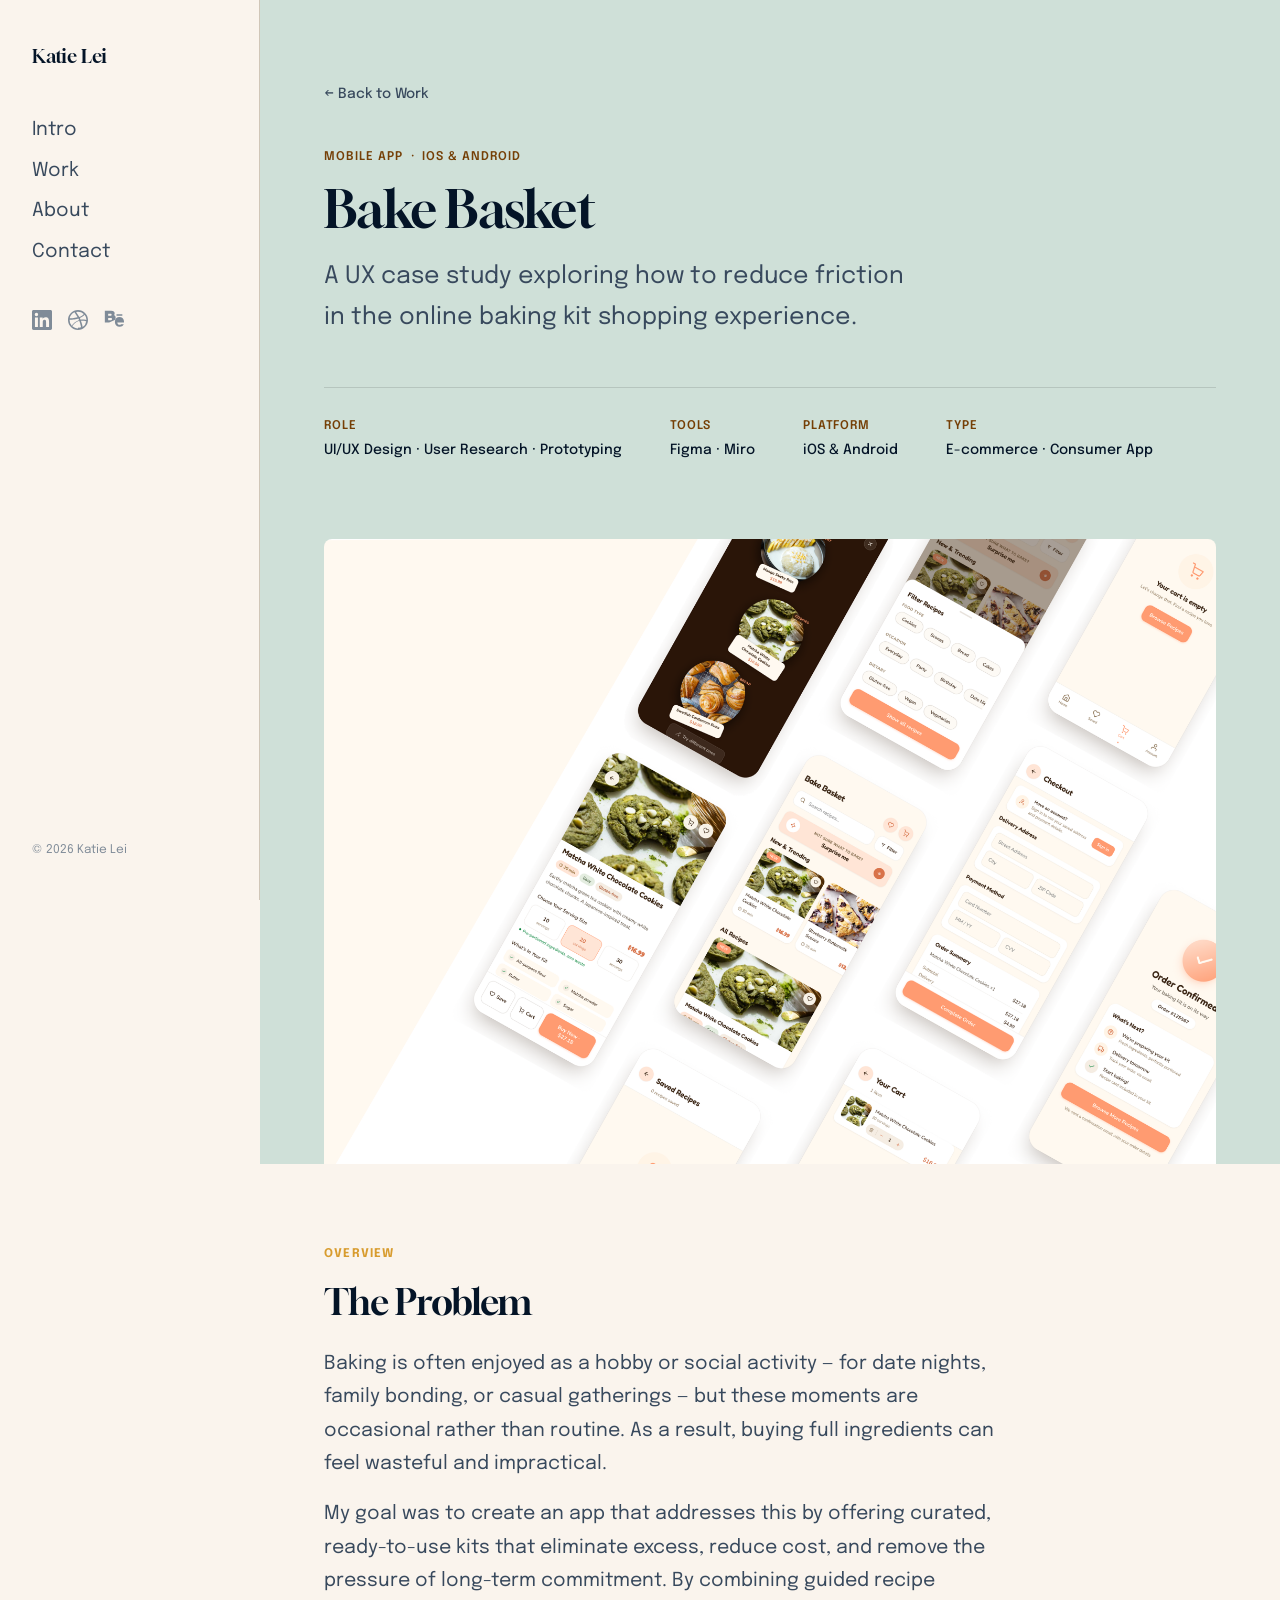
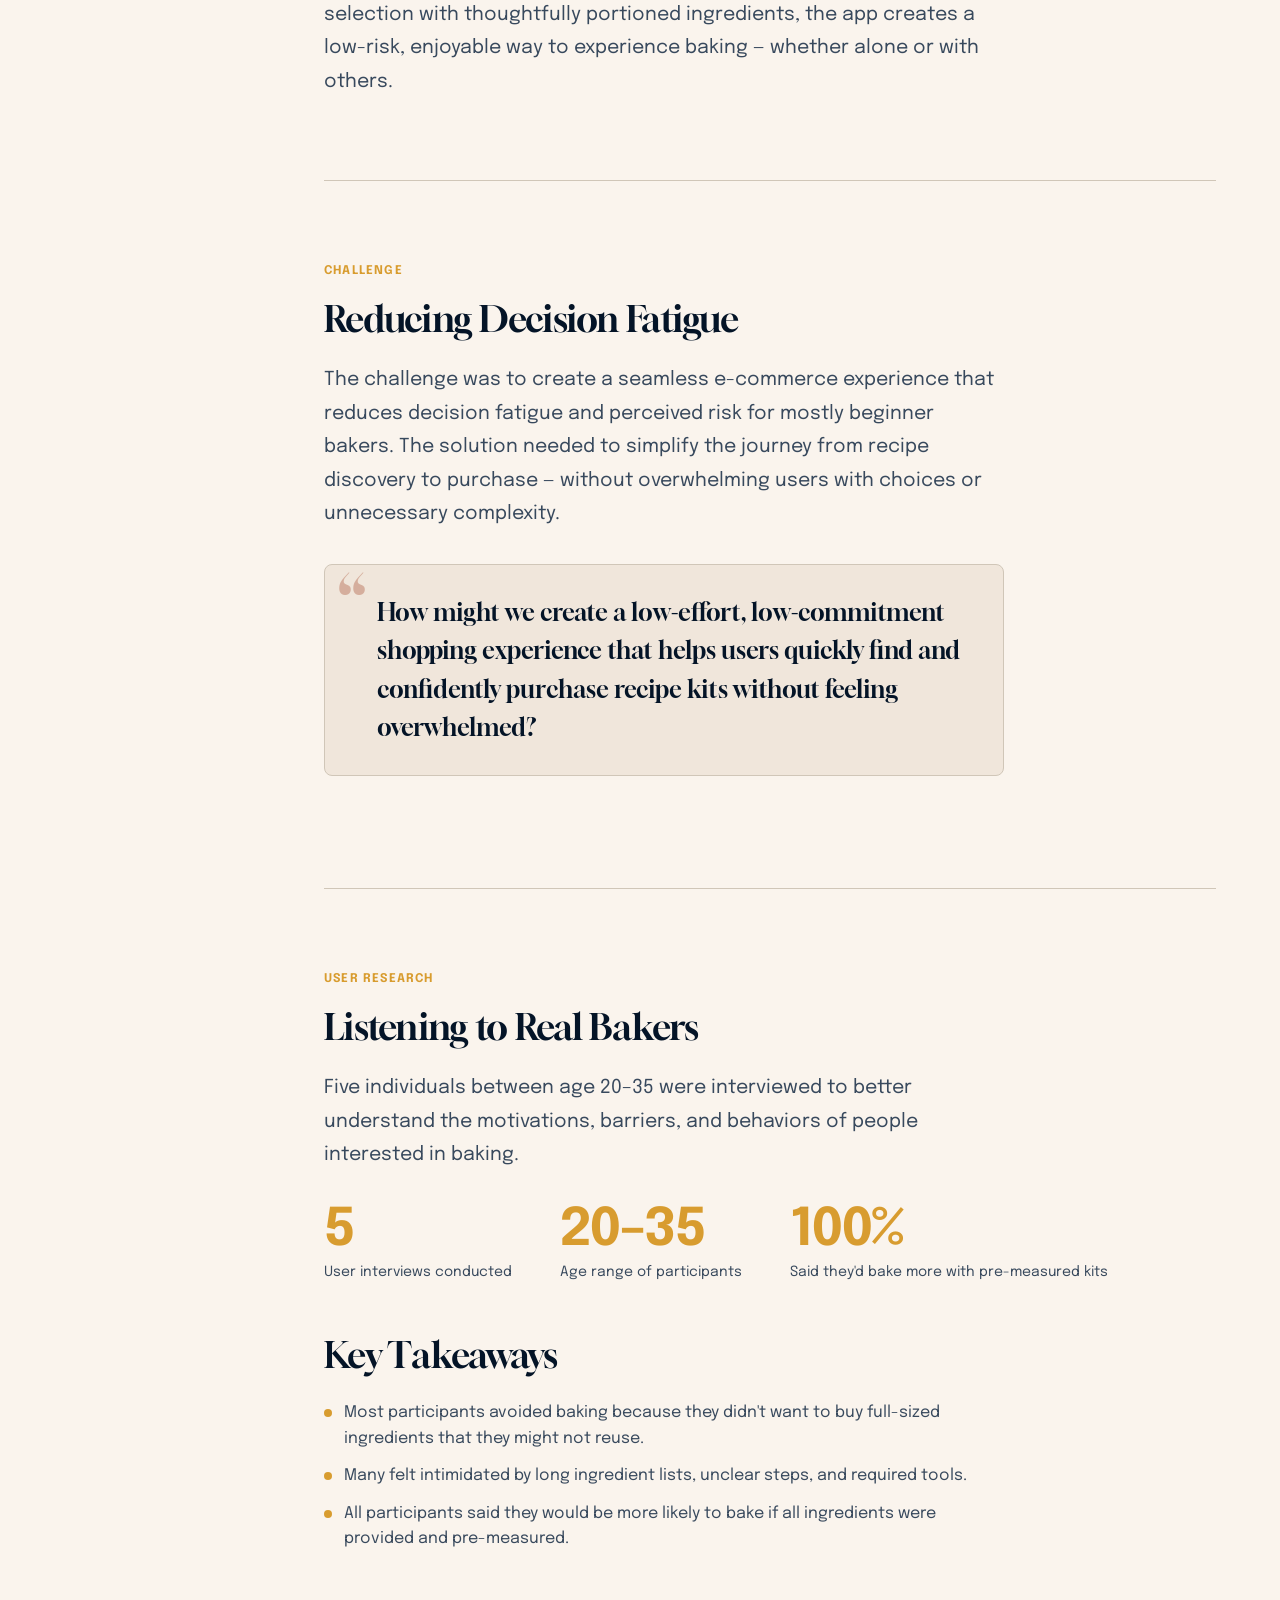
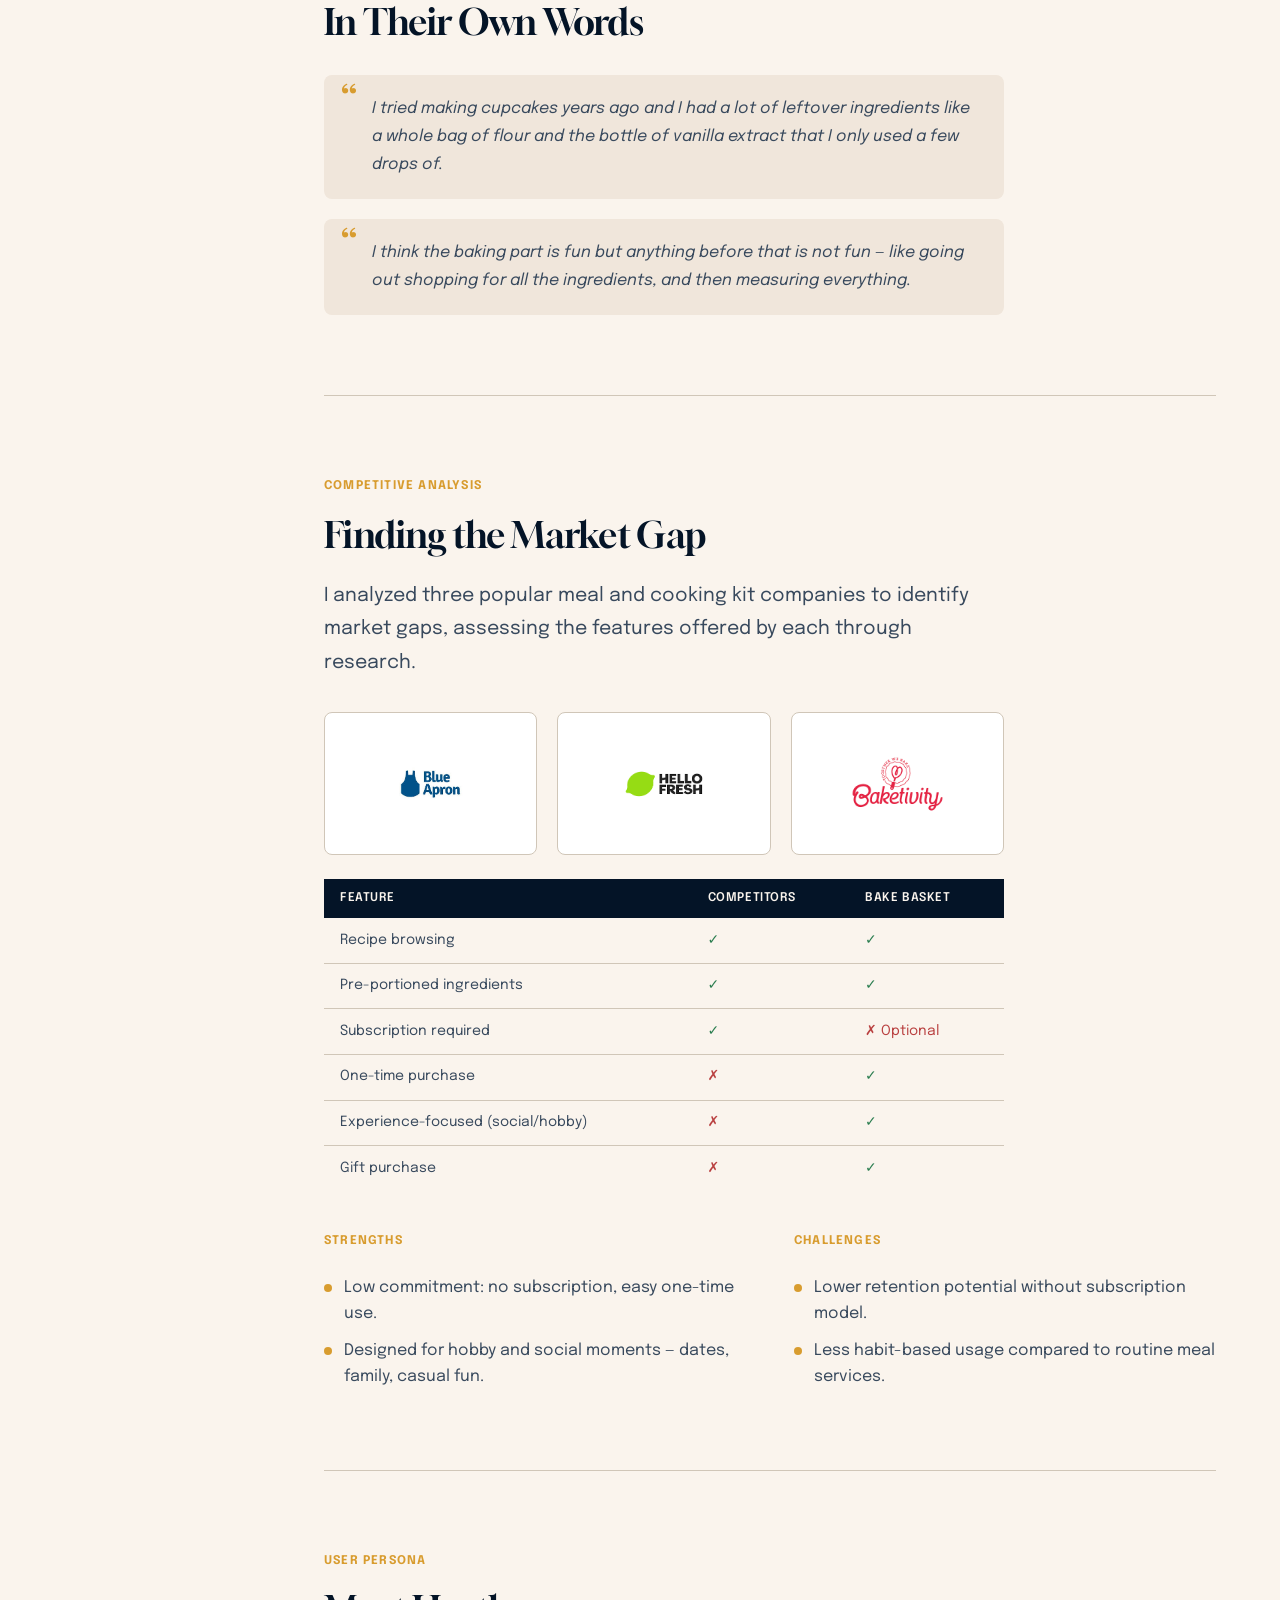
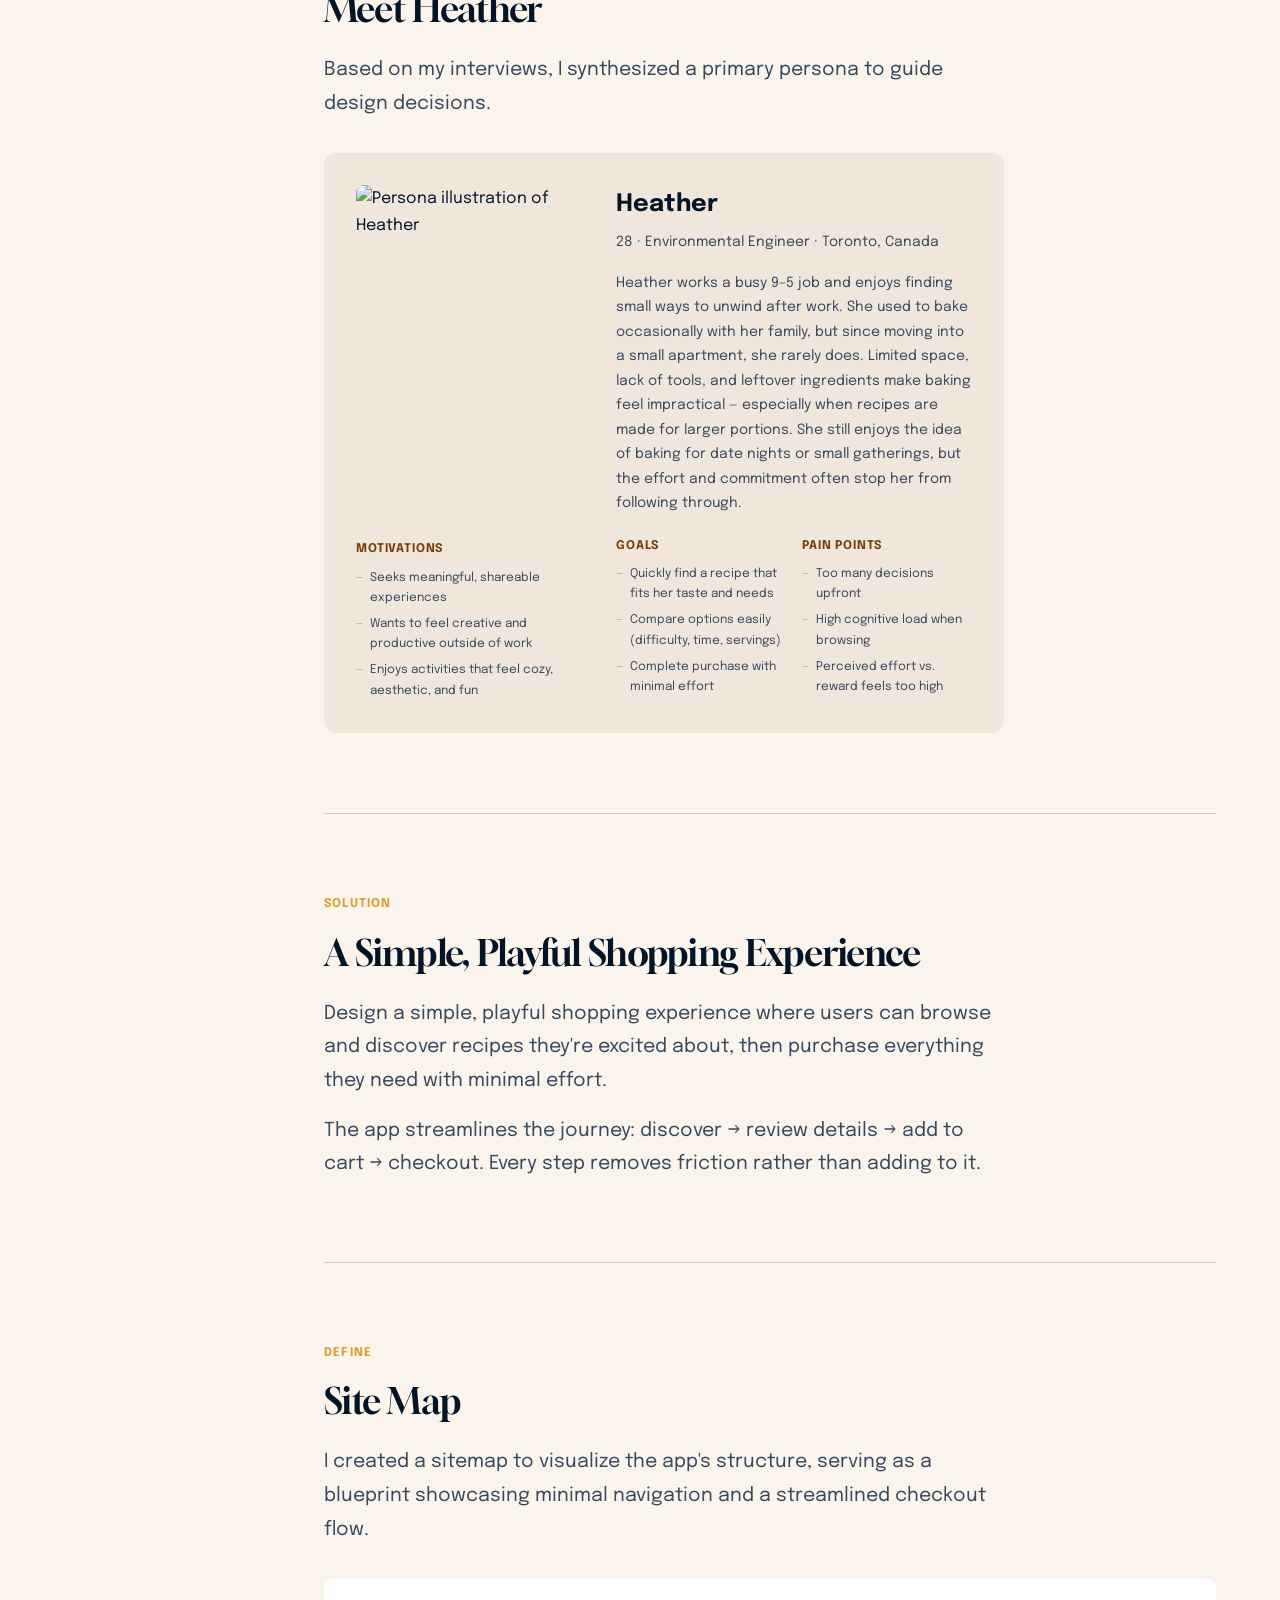
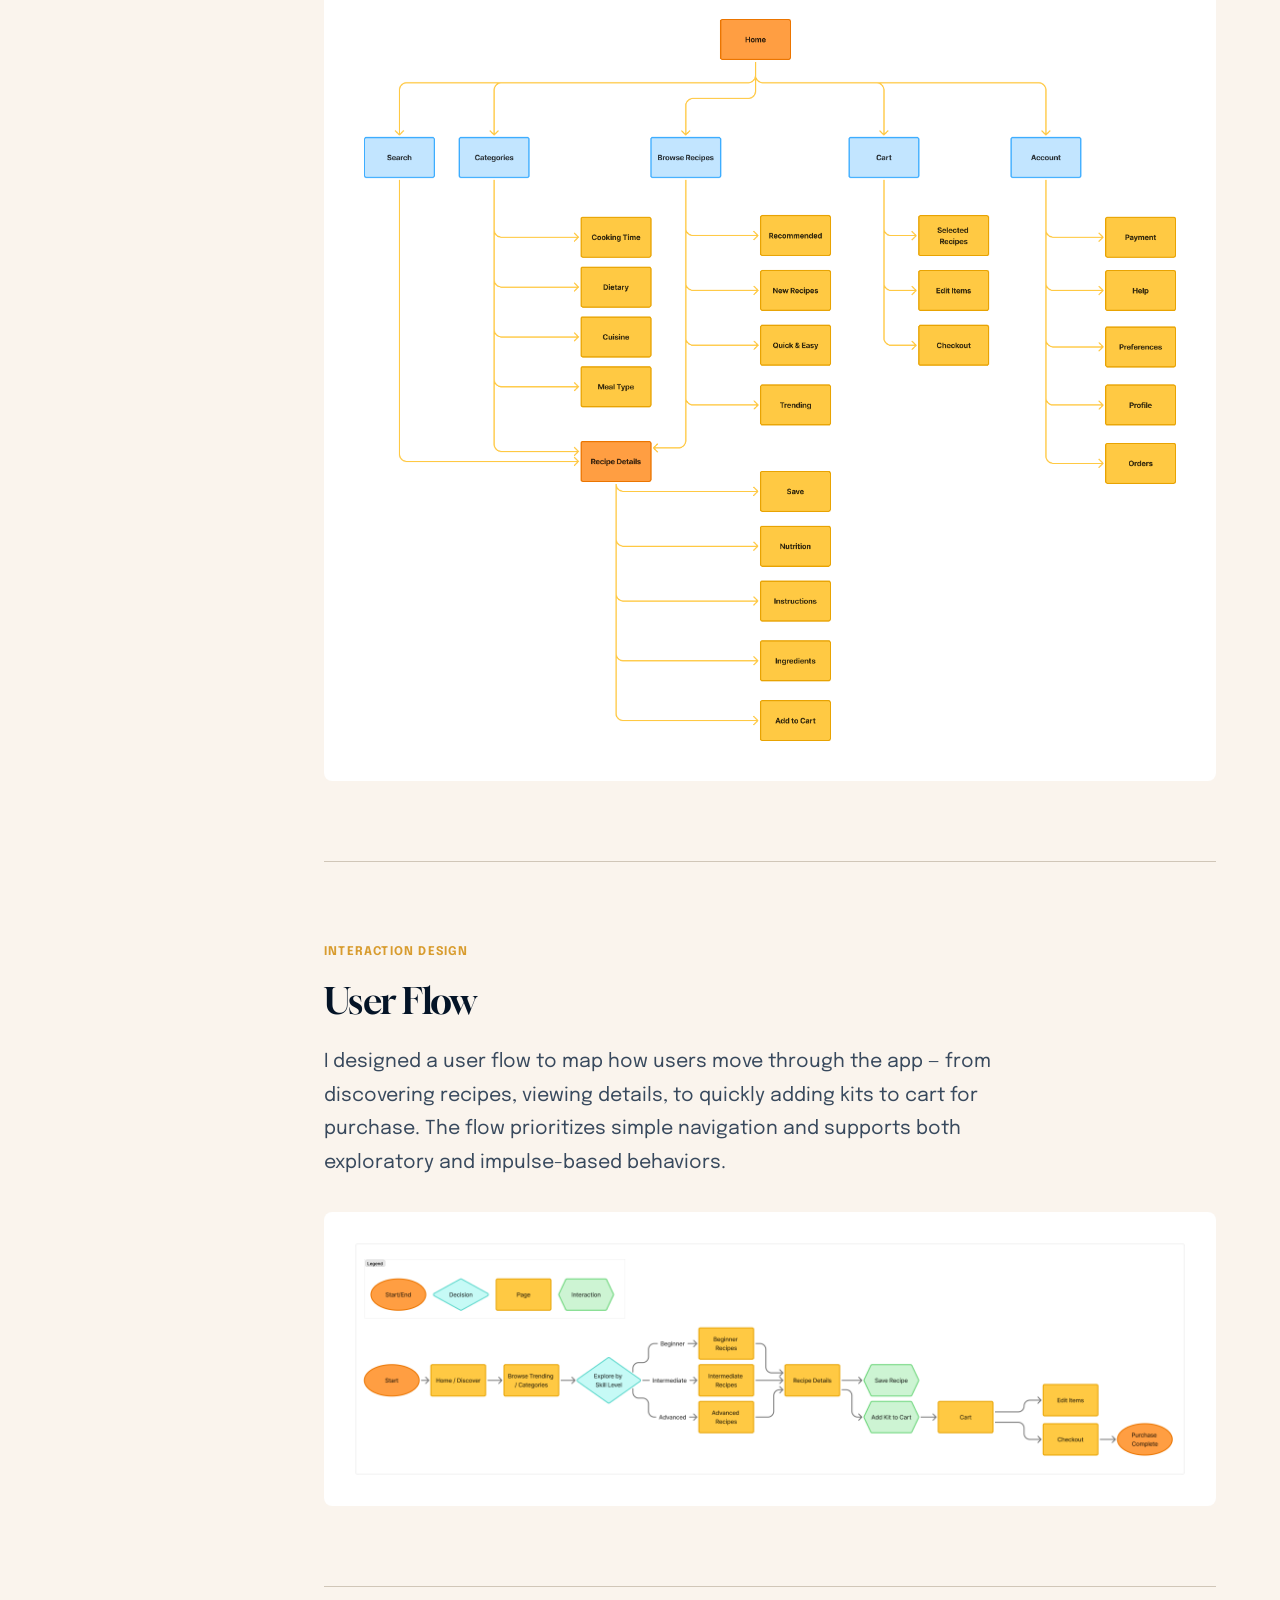
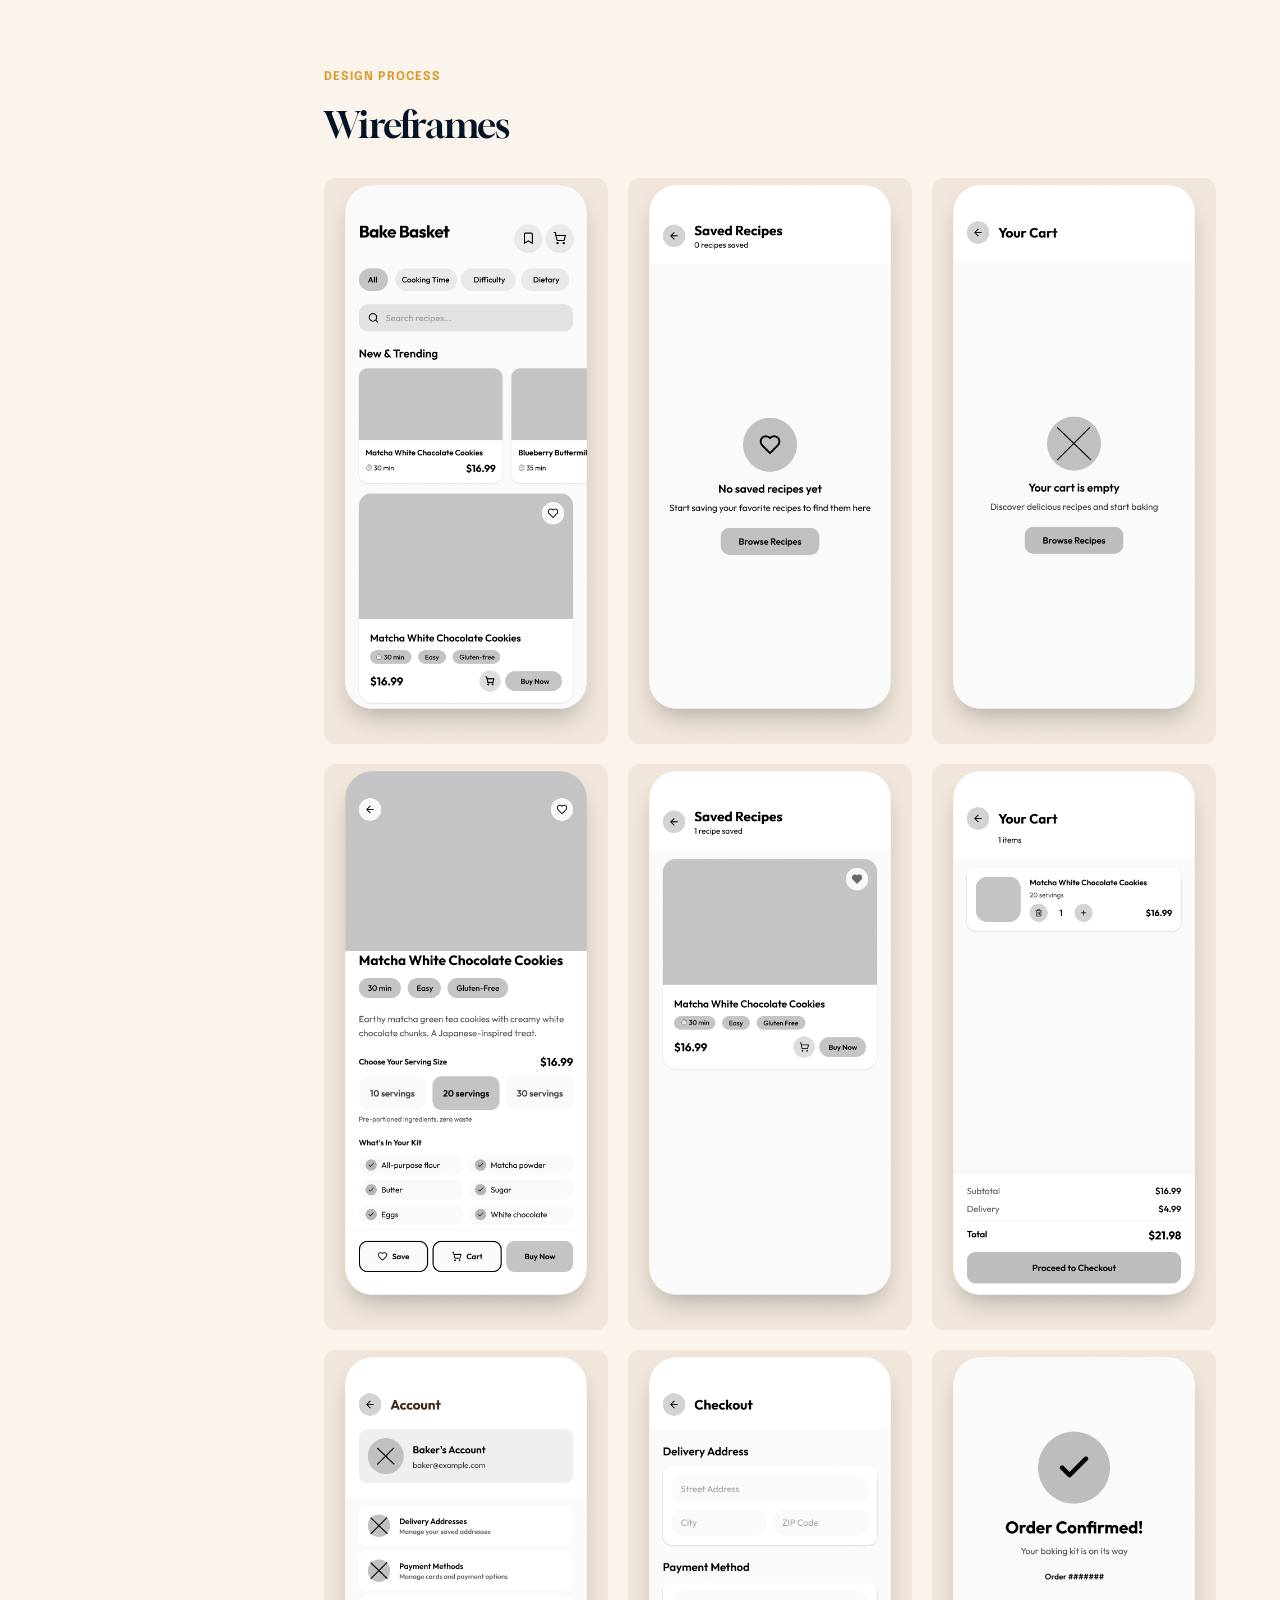
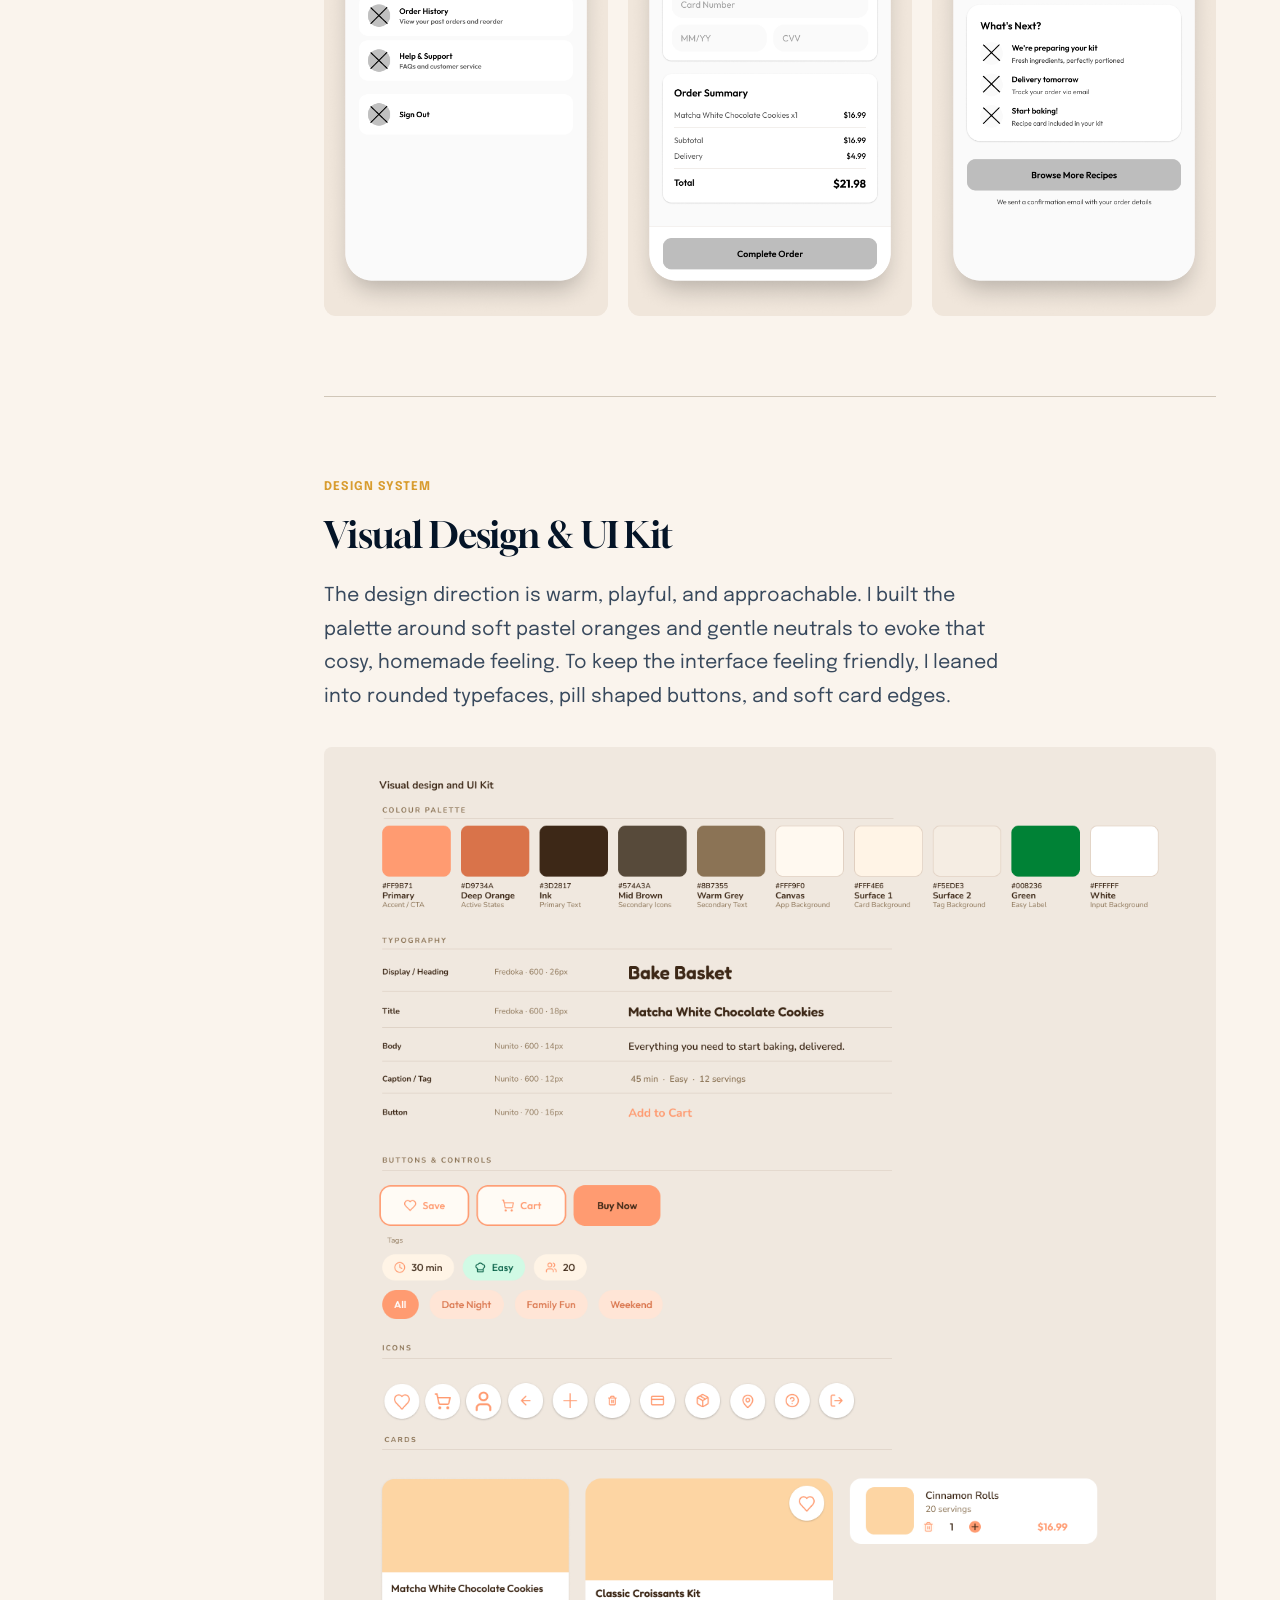
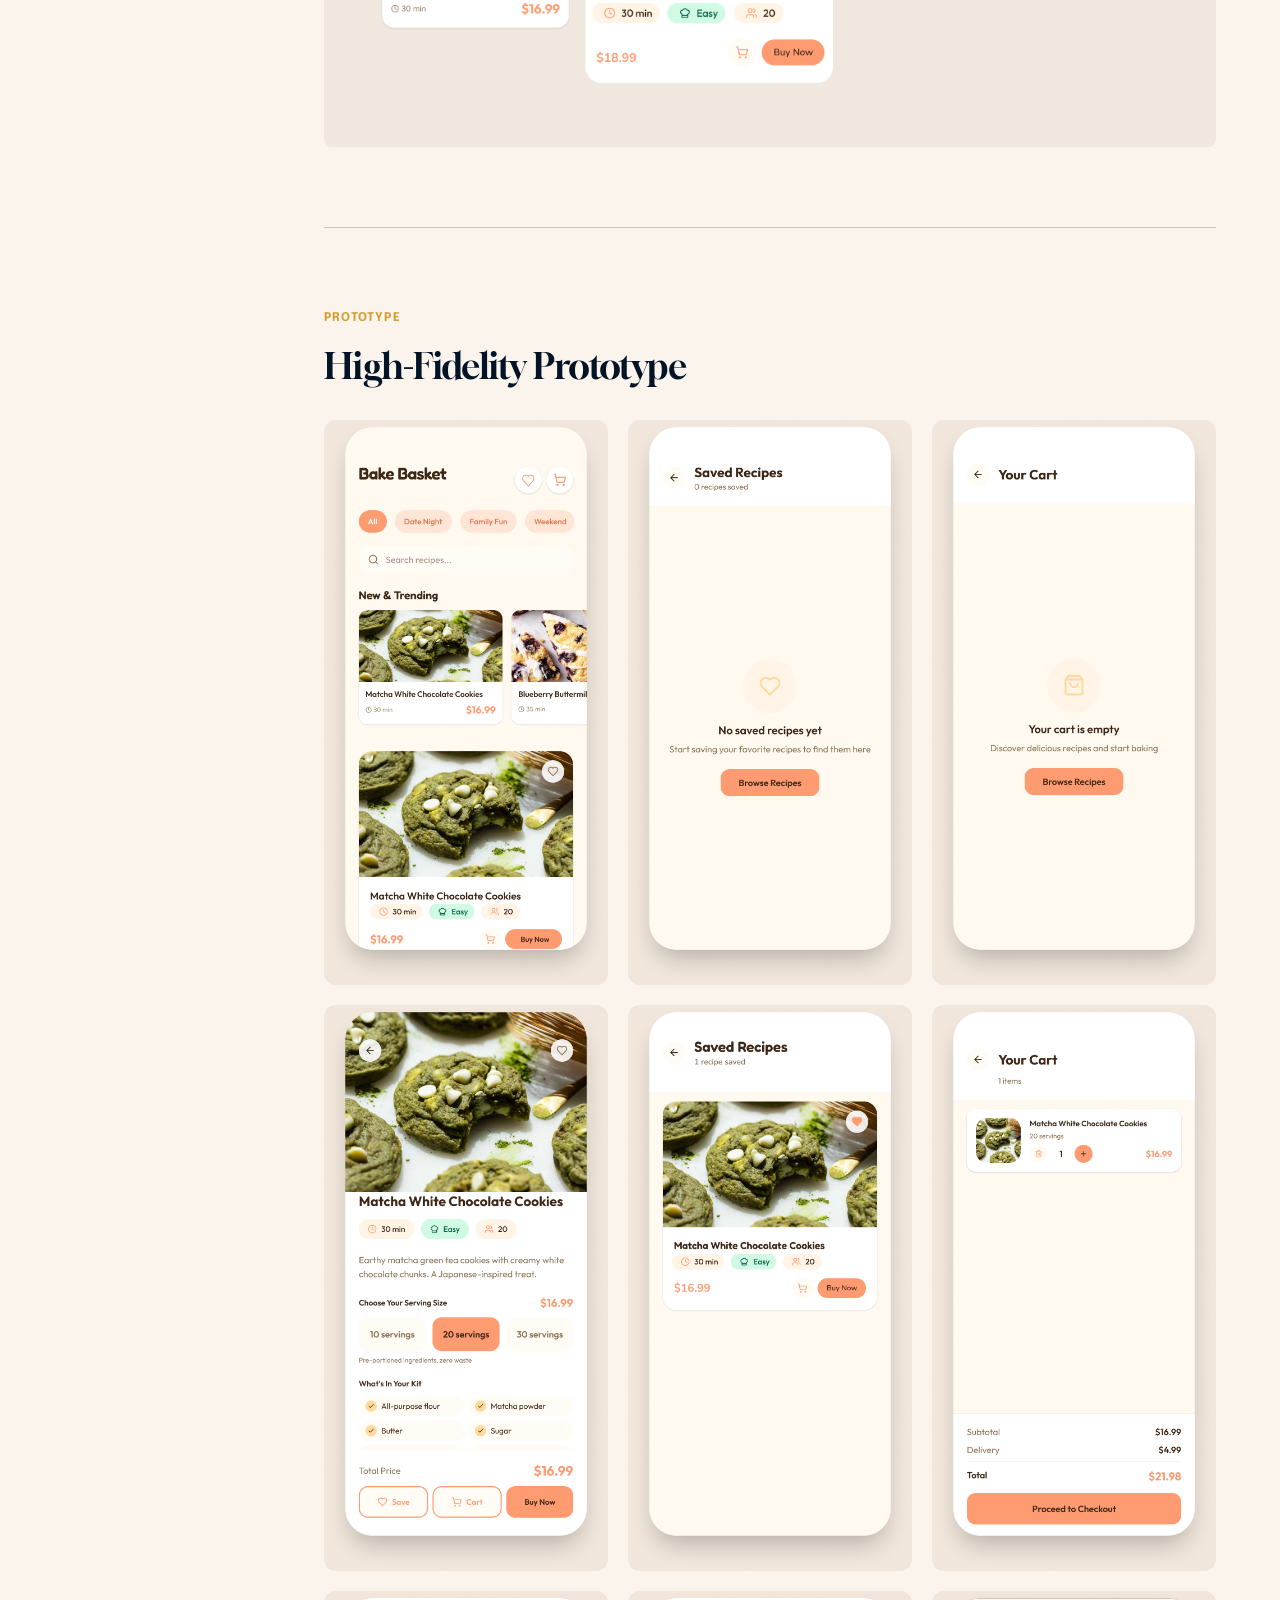
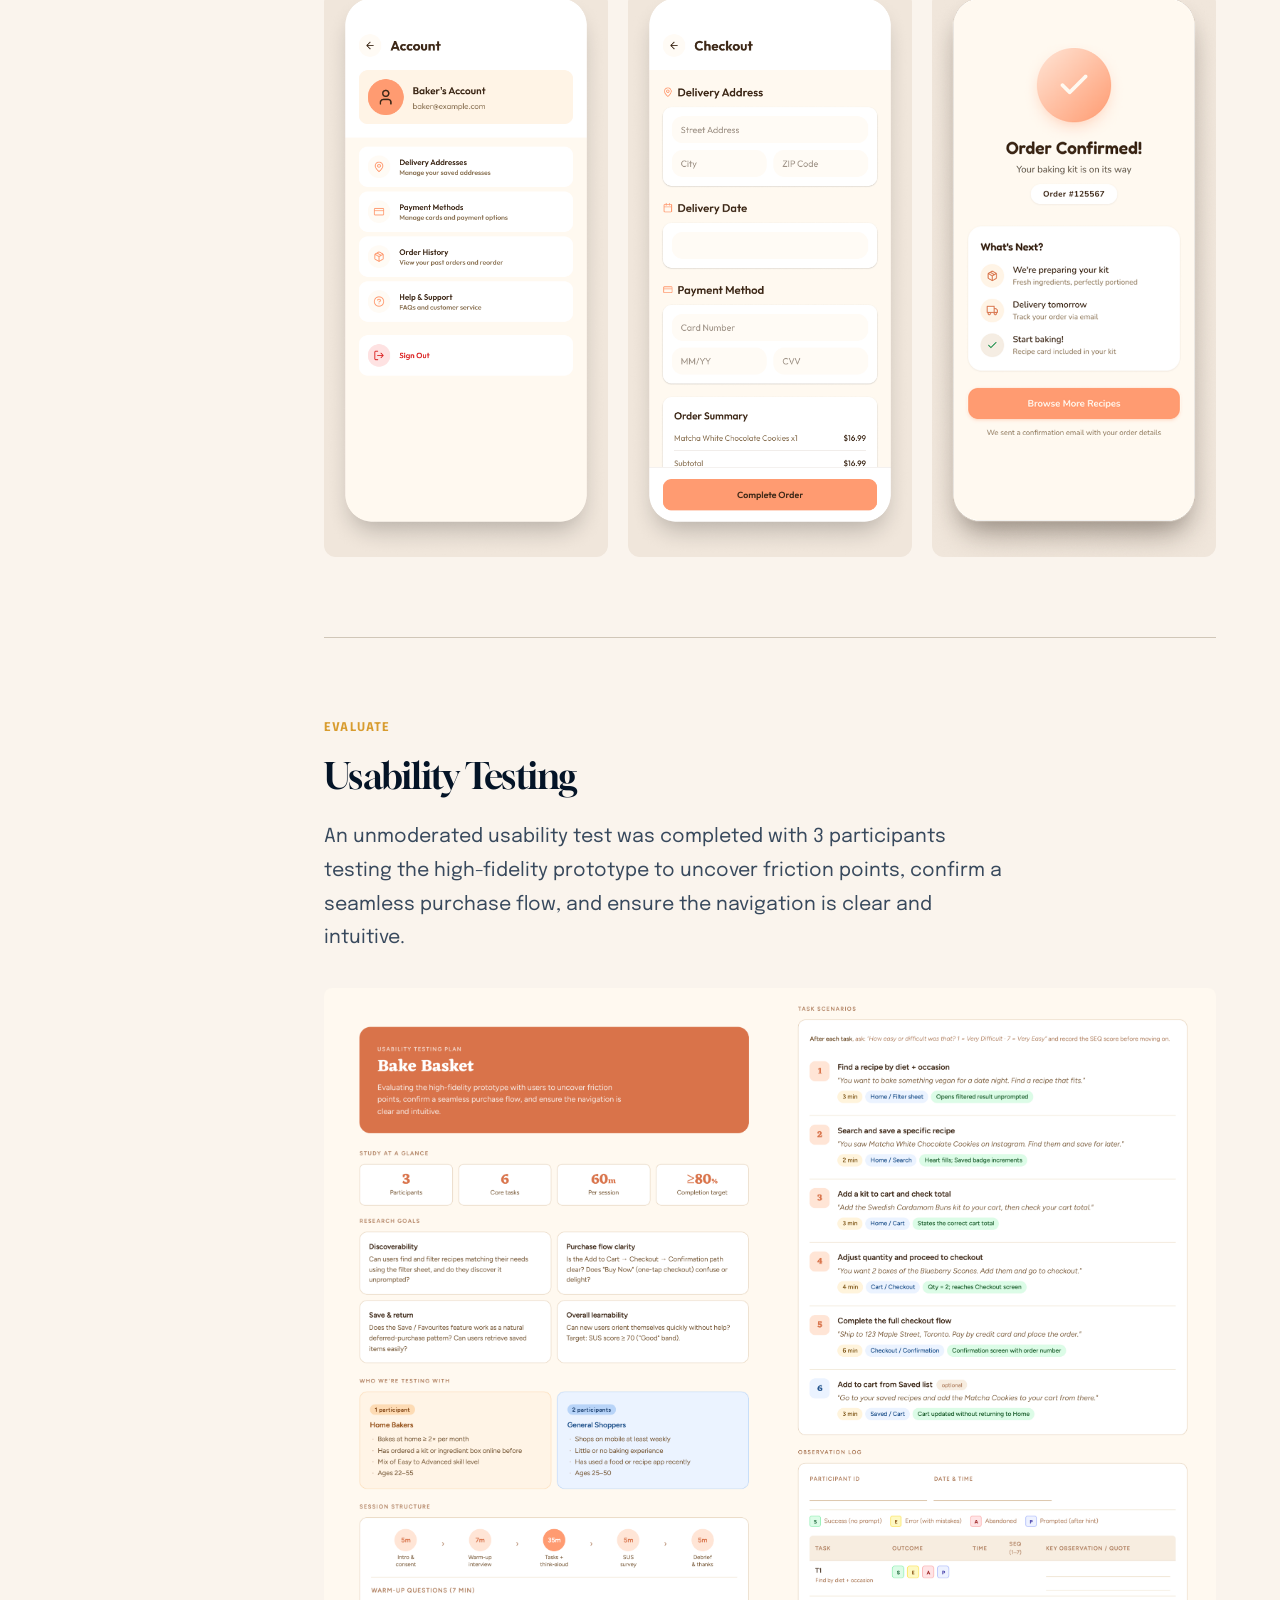
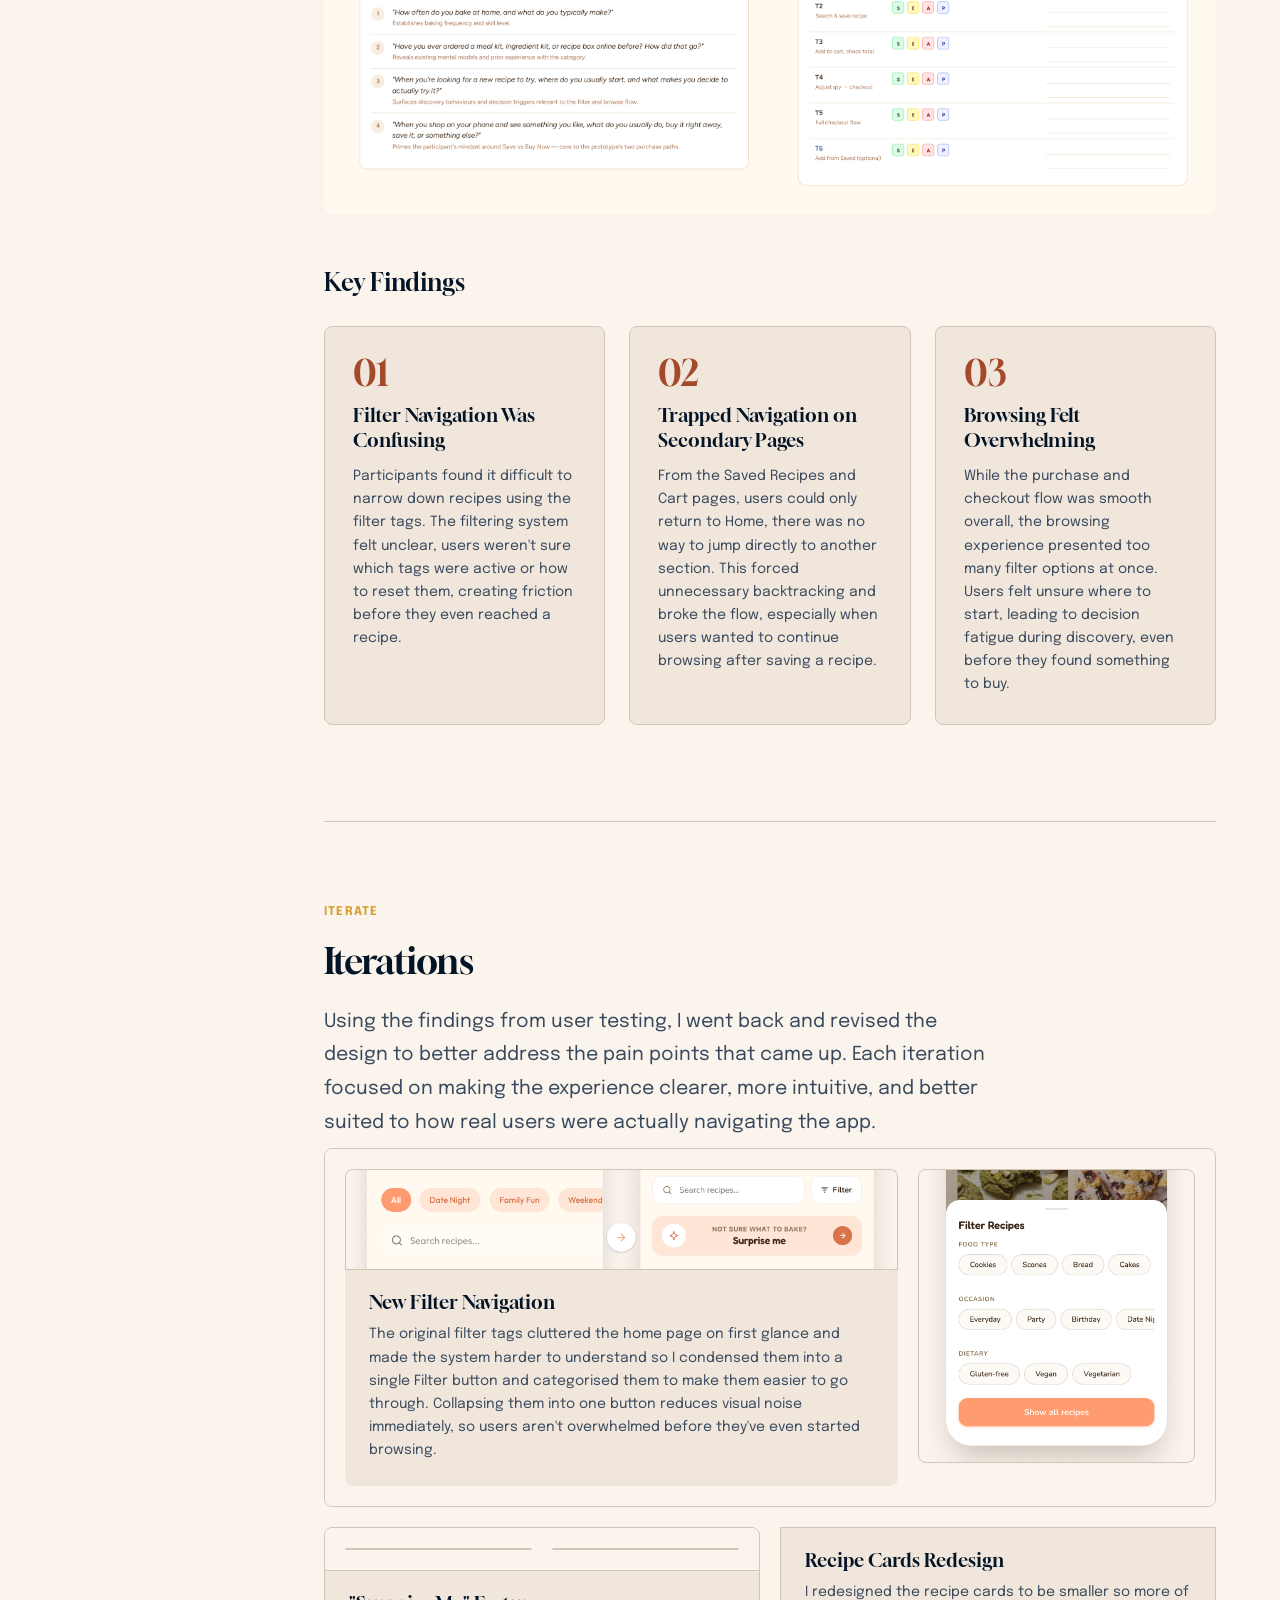
==== bakebasket-case-study.html @ fad23f59 "Initial commit: portfolio site with Bake Basket and EA case studies Co-Authored-By: Claude Sonnet 4." ====
<!DOCTYPE html>
<html lang="en">
<head>
  <meta charset="UTF-8">
  <meta name="viewport" content="width=device-width, initial-scale=1.0">
  <title>Bake Basket — Katie Lei</title>
  <link rel="stylesheet" href="style.css">
  <link rel="preconnect" href="https://fonts.googleapis.com">
  <link href="https://fonts.googleapis.com/css2?family=Fredoka:wght@400;500;600;700&family=Nunito:wght@400;600;700&display=swap" rel="stylesheet">
</head>
<body>

  <!-- SIDEBAR -->
  <aside class="site-sidebar">
    <div class="sidebar-top">
      <a href="index.html" class="site-title">Katie Lei</a>
      <nav class="site-nav">
        <a href="index.html#intro">Intro</a>
        <a href="index.html#work">Work</a>
        <a href="index.html#about">About</a>
        <a href="index.html#contact">Contact</a>
      </nav>
      <div class="social-links">
        <a href="#" aria-label="LinkedIn">
          <svg xmlns="http://www.w3.org/2000/svg" width="20" height="20" viewBox="0 0 24 24" fill="currentColor"><path d="M20.447 20.452h-3.554v-5.569c0-1.328-.027-3.037-1.852-3.037-1.853 0-2.136 1.445-2.136 2.939v5.667H9.351V9h3.414v1.561h.046c.477-.9 1.637-1.85 3.37-1.85 3.601 0 4.267 2.37 4.267 5.455v6.286zM5.337 7.433a2.062 2.062 0 0 1-2.063-2.065 2.064 2.064 0 1 1 2.063 2.065zm1.782 13.019H3.555V9h3.564v11.452zM22.225 0H1.771C.792 0 0 .774 0 1.729v20.542C0 23.227.792 24 1.771 24h20.451C23.2 24 24 23.227 24 22.271V1.729C24 .774 23.2 0 22.222 0h.003z"/></svg>
        </a>
        <a href="#" aria-label="Dribbble">
          <svg xmlns="http://www.w3.org/2000/svg" width="20" height="20" viewBox="0 0 24 24" fill="currentColor"><path d="M12 0C5.374 0 0 5.373 0 12c0 6.628 5.374 12 12 12 6.628 0 12-5.372 12-12 0-6.627-5.372-12-12-12zm7.92 5.58a10.1 10.1 0 0 1 2.306 6.423c-.338-.065-3.716-.754-7.116-.327-.077-.189-.146-.378-.231-.566-.208-.496-.438-1-.674-1.49 3.776-1.537 5.494-3.748 5.715-4.04zM12 1.999a10.1 10.1 0 0 1 6.92 2.742c-.189.265-1.733 2.327-5.39 3.7-1.685-3.093-3.553-5.627-3.84-6.018A10.18 10.18 0 0 1 12 2zm-4.27.724c.277.377 2.107 2.916 3.816 5.955-4.816 1.28-9.07 1.258-9.51 1.25A10.12 10.12 0 0 1 7.73 2.724zM1.927 12.012v-.26c.426.009 5.387.074 10.52-1.458.296.574.57 1.158.824 1.742-.134.038-.269.077-.4.12-5.308 1.715-8.124 6.398-8.36 6.813A10.074 10.074 0 0 1 1.927 12zm10.073 10.074c-2.608 0-5.005-.935-6.864-2.476.196-.4 2.439-4.726 8.285-6.756.022-.008.044-.014.065-.022 1.48 3.84 2.09 7.056 2.25 7.995a10.07 10.07 0 0 1-3.736.26zm5.59-1.565c-.112-.663-.673-3.726-2.057-7.512 3.207-.514 6.016.33 6.369.44a10.127 10.127 0 0 1-4.312 7.072z"/></svg>
        </a>
        <a href="#" aria-label="Behance">
          <svg xmlns="http://www.w3.org/2000/svg" width="20" height="20" viewBox="0 0 24 24" fill="currentColor"><path d="M22 7h-7V5h7v2zm1.726 10c-.442 1.297-2.029 3-5.101 3-3.074 0-5.564-1.729-5.564-5.675 0-3.91 2.325-5.92 5.466-5.92 3.082 0 4.964 1.782 5.375 4.426.078.506.109 1.188.095 2.14H15.97c.13 3.211 3.483 3.312 4.588 2.029H23zm-7.726-5.025c.305-2.17 1.945-2.732 3.188-2.732 1.265 0 2.76.76 2.76 2.732H15zm-9.826 3.025H1V1h7.6c4.493 0 4.888 3.505 3.392 5.007 2.13.948 2.74 4.018.908 5.993zM5 6.8h2.987c1.504 0 1.504-2.3 0-2.3H5v2.3zm0 5.4h3.38c1.685 0 1.685-2.6 0-2.6H5v2.6z"/></svg>
        </a>
      </div>
    </div>
    <div class="sidebar-bottom">
      <p class="copyright">© 2026 Katie Lei</p>
    </div>
  </aside>

  <!-- MAIN CONTENT -->
  <main class="site-main">

    <!-- HERO -->
    <section class="cs-hero">
      <div class="cs-hero-inner">

        <a href="index.html#work" class="cs-back">
          ← Back to Work
        </a>

        <span class="cs-tag">Mobile App &nbsp;·&nbsp; iOS &amp; Android</span>
        <h1 class="cs-title">Bake Basket</h1>
        <p class="cs-subtitle">A UX case study exploring how to reduce friction in the online baking kit shopping experience.</p>

        <div class="cs-meta-row">
          <div class="cs-meta-item">
            <span class="cs-meta-label">Role</span>
            <span class="cs-meta-value">UI/UX Design · User Research · Prototyping</span>
          </div>
          <div class="cs-meta-item">
            <span class="cs-meta-label">Tools</span>
            <span class="cs-meta-value">Figma · Miro</span>
          </div>
          <div class="cs-meta-item">
            <span class="cs-meta-label">Platform</span>
            <span class="cs-meta-value">iOS &amp; Android</span>
          </div>
          <div class="cs-meta-item">
            <span class="cs-meta-label">Type</span>
            <span class="cs-meta-value">E-commerce · Consumer App</span>
          </div>
        </div>

        <img
          class="cs-cover"
          src="images/bakebasket%20display.png"
          alt="Bake Basket app screens"
        />
      </div>
    </section>

    <div class="cs-body">

      <!-- OVERVIEW -->
      <section class="cs-section">
        <span class="cs-section-label">Overview</span>
        <h2>The Problem</h2>
        <p>Baking is often enjoyed as a hobby or social activity — for date nights, family bonding, or casual gatherings — but these moments are occasional rather than routine. As a result, buying full ingredients can feel wasteful and impractical.</p>
        <p>My goal was to create an app that addresses this by offering curated, ready-to-use kits that eliminate excess, reduce cost, and remove the pressure of long-term commitment. By combining guided recipe selection with thoughtfully portioned ingredients, the app creates a low-risk, enjoyable way to experience baking — whether alone or with others.</p>
      </section>

      <!-- CHALLENGE -->
      <section class="cs-section">
        <span class="cs-section-label">Challenge</span>
        <h2>Reducing Decision Fatigue</h2>
        <p>The challenge was to create a seamless e-commerce experience that reduces decision fatigue and perceived risk for mostly beginner bakers. The solution needed to simplify the journey from recipe discovery to purchase — without overwhelming users with choices or unnecessary complexity.</p>
        <div class="cs-callout">
          <p>How might we create a low-effort, low-commitment shopping experience that helps users quickly find and confidently purchase recipe kits without feeling overwhelmed?</p>
        </div>
      </section>

      <!-- USER RESEARCH -->
      <section class="cs-section">
        <span class="cs-section-label">User Research</span>
        <h2>Listening to Real Bakers</h2>
        <p>Five individuals between age 20–35 were interviewed to better understand the motivations, barriers, and behaviors of people interested in baking.</p>

        <div class="cs-stats">
          <div>
            <div class="cs-stat-number">5</div>
            <div class="cs-stat-label">User interviews conducted</div>
          </div>
          <div>
            <div class="cs-stat-number">20–35</div>
            <div class="cs-stat-label">Age range of participants</div>
          </div>
          <div>
            <div class="cs-stat-number">100%</div>
            <div class="cs-stat-label">Said they'd bake more with pre-measured kits</div>
          </div>
        </div>

        <h2 class="cs-section-subhead">Key Takeaways</h2>
        <ul class="cs-takeaways">
          <li>Most participants avoided baking because they didn't want to buy full-sized ingredients that they might not reuse.</li>
          <li>Many felt intimidated by long ingredient lists, unclear steps, and required tools.</li>
          <li>All participants said they would be more likely to bake if all ingredients were provided and pre-measured.</li>
        </ul>

        <h2 class="cs-section-subhead">In Their Own Words</h2>
        <div class="cs-quotes">
          <div class="cs-quote">
            <p>I tried making cupcakes years ago and I had a lot of leftover ingredients like a whole bag of flour and the bottle of vanilla extract that I only used a few drops of.</p>
          </div>
          <div class="cs-quote">
            <p>I think the baking part is fun but anything before that is not fun — like going out shopping for all the ingredients, and then measuring everything.</p>
          </div>
        </div>
      </section>

      <!-- COMPETITIVE ANALYSIS -->
      <section class="cs-section">
        <span class="cs-section-label">Competitive Analysis</span>
        <h2>Finding the Market Gap</h2>
        <p>I analyzed three popular meal and cooking kit companies to identify market gaps, assessing the features offered by each through research.</p>

        <div class="cs-competitor-logos">
          <div class="cs-competitor">
            <img src="images/competitors/blue-apron.png" alt="Blue Apron" loading="lazy" />
          </div>
          <div class="cs-competitor">
            <img src="images/competitors/hellofresh.png" alt="Hello Fresh" loading="lazy" />
          </div>
          <div class="cs-competitor">
            <img src="images/competitors/baketivity.png" alt="Baketivity" loading="lazy" />
          </div>
        </div>

        <table class="cs-table">
          <thead>
            <tr>
              <th>Feature</th>
              <th>Competitors</th>
              <th>Bake Basket</th>
            </tr>
          </thead>
          <tbody>
            <tr>
              <td>Recipe browsing</td>
              <td class="check">✓</td>
              <td class="check">✓</td>
            </tr>
            <tr>
              <td>Pre-portioned ingredients</td>
              <td class="check">✓</td>
              <td class="check">✓</td>
            </tr>
            <tr>
              <td>Subscription required</td>
              <td class="check">✓</td>
              <td class="cross">✗ Optional</td>
            </tr>
            <tr>
              <td>One-time purchase</td>
              <td class="cross">✗</td>
              <td class="check">✓</td>
            </tr>
            <tr>
              <td>Experience-focused (social/hobby)</td>
              <td class="cross">✗</td>
              <td class="check">✓</td>
            </tr>
            <tr>
              <td>Gift purchase</td>
              <td class="cross">✗</td>
              <td class="check">✓</td>
            </tr>
          </tbody>
        </table>

        <div class="cs-two-col">
          <div>
            <span class="cs-section-label">Strengths</span>
            <ul class="cs-takeaways">
              <li>Low commitment: no subscription, easy one-time use.</li>
              <li>Designed for hobby and social moments — dates, family, casual fun.</li>
            </ul>
          </div>
          <div>
            <span class="cs-section-label">Challenges</span>
            <ul class="cs-takeaways">
              <li>Lower retention potential without subscription model.</li>
              <li>Less habit-based usage compared to routine meal services.</li>
            </ul>
          </div>
        </div>
      </section>

      <!-- PERSONA -->
      <section class="cs-section">
        <span class="cs-section-label">User Persona</span>
        <h2>Meet Heather</h2>
        <p>Based on my interviews, I synthesized a primary persona to guide design decisions.</p>

        <div class="cs-persona">
          <div class="cs-persona-left">
            <img
              src="https://framerusercontent.com/images/z9jIKOiaUYOipcSl6CSTeHQhOow.png"
              alt="Persona illustration of Heather"
              loading="lazy"
            />
            <div class="cs-persona-col">
              <h4>Motivations</h4>
              <ul>
                <li>Seeks meaningful, shareable experiences</li>
                <li>Wants to feel creative and productive outside of work</li>
                <li>Enjoys activities that feel cozy, aesthetic, and fun</li>
              </ul>
            </div>
          </div>
          <div class="cs-persona-info">
            <h3>Heather</h3>
            <p class="cs-persona-role">28 · Environmental Engineer · Toronto, Canada</p>
            <p class="cs-persona-bio">Heather works a busy 9–5 job and enjoys finding small ways to unwind after work. She used to bake occasionally with her family, but since moving into a small apartment, she rarely does. Limited space, lack of tools, and leftover ingredients make baking feel impractical — especially when recipes are made for larger portions. She still enjoys the idea of baking for date nights or small gatherings, but the effort and commitment often stop her from following through.</p>
            <div class="cs-persona-cols">
              <div class="cs-persona-col">
                <h4>Goals</h4>
                <ul>
                  <li>Quickly find a recipe that fits her taste and needs</li>
                  <li>Compare options easily (difficulty, time, servings)</li>
                  <li>Complete purchase with minimal effort</li>
                </ul>
              </div>
              <div class="cs-persona-col">
                <h4>Pain Points</h4>
                <ul>
                  <li>Too many decisions upfront</li>
                  <li>High cognitive load when browsing</li>
                  <li>Perceived effort vs. reward feels too high</li>
                </ul>
              </div>
            </div>
          </div>
        </div>
      </section>

      <!-- SOLUTION -->
      <section class="cs-section">
        <span class="cs-section-label">Solution</span>
        <h2>A Simple, Playful Shopping Experience</h2>
        <p>Design a simple, playful shopping experience where users can browse and discover recipes they're excited about, then purchase everything they need with minimal effort.</p>
        <p>The app streamlines the journey: discover → review details → add to cart → checkout. Every step removes friction rather than adding to it.</p>

      </section>

      <!-- SITE MAP -->
      <section class="cs-section">
        <span class="cs-section-label">Define</span>
        <h2>Site Map</h2>
        <p>I created a sitemap to visualize the app's structure, serving as a blueprint showcasing minimal navigation and a streamlined checkout flow.</p>

        <img
          class="cs-img-full"
          src="images/sitemap.png"
          alt="Bake Basket sitemap"
          loading="lazy"
        />
      </section>

      <!-- USER FLOW -->
      <section class="cs-section">
        <span class="cs-section-label">Interaction Design</span>
        <h2>User Flow</h2>
        <p>I designed a user flow to map how users move through the app — from discovering recipes, viewing details, to quickly adding kits to cart for purchase. The flow prioritizes simple navigation and supports both exploratory and impulse-based behaviors.</p>

        <img
          class="cs-img-full"
          src="images/userflow.png"
          alt="Bake Basket user flow"
          loading="lazy"
        />
      </section>

      <!-- WIREFRAMES -->
      <section class="cs-section">
        <span class="cs-section-label">Design Process</span>
        <h2>Wireframes</h2>
        <div class="cs-wireframe-grid">
          <img src="images/Home%20Page.png" alt="Home Page" loading="lazy" />
          <img src="images/Saved%20Recipes%20(Empty).png" alt="Saved Recipes (Empty)" loading="lazy" />
          <img src="images/Cart%20(Empty).png" alt="Cart (Empty)" loading="lazy" />
          <img src="images/Recipe%20Page.png" alt="Recipe Page" loading="lazy" />
          <img src="images/Saved%20Recipes%20(List).png" alt="Saved Recipes (List)" loading="lazy" />
          <img src="images/Cart%20(List).png" alt="Cart (List)" loading="lazy" />
          <img src="images/Account%20Page.png" alt="Account Page" loading="lazy" />
          <img src="images/Checkout%20Page.png" alt="Checkout Page" loading="lazy" />
          <img src="images/Confirmation%20Page.png" alt="Confirmation Page" loading="lazy" />
        </div>
      </section>

      <!-- VISUAL DESIGN & UI KIT -->
      <section class="cs-section uikit-section">
        <span class="cs-section-label">Design System</span>
        <h2>Visual Design &amp; UI Kit</h2>
        <p>The design direction is warm, playful, and approachable. I built the palette around soft pastel oranges and gentle neutrals to evoke that cosy, homemade feeling. To keep the interface feeling friendly, I leaned into rounded typefaces, pill shaped buttons, and soft card edges.</p>
        <img src="images/ui%20kit.png" alt="Visual Design & UI Kit" class="cs-img-full" />
      </section>

      <!-- HIGH-FIDELITY PROTOTYPE -->
      <section class="cs-section">
        <span class="cs-section-label">Prototype</span>
        <h2>High-Fidelity Prototype</h2>
        <div class="cs-wireframe-grid">
          <img src="images/prototype/Home.png" alt="Home screen" />
          <img src="images/prototype/Saved%20(Empty).png" alt="Saved Recipes (Empty)" loading="lazy" />
          <img src="images/prototype/Cart(Empty).png" alt="Cart (Empty)" loading="lazy" />
          <img src="images/prototype/Recipe.png" alt="Recipe screen" loading="lazy" />
          <img src="images/prototype/Saved(List).png" alt="Saved Recipes (List)" />
          <img src="images/prototype/Cart(List).png" alt="Cart (List)" loading="lazy" />
          <img src="images/prototype/Account.png" alt="Account screen" loading="lazy" />
          <img src="images/prototype/Checkout.png" alt="Checkout screen" loading="lazy" />
          <img src="images/prototype/Confirm.png" alt="Confirmation screen" loading="lazy" />
        </div>
      </section>

      <!-- USABILITY TESTING -->
      <section class="cs-section">
        <span class="cs-section-label">Evaluate</span>
        <h2>Usability Testing</h2>
        <p>An unmoderated usability test was completed with 3 participants testing the high-fidelity prototype to uncover friction points, confirm a seamless purchase flow, and ensure the navigation is clear and intuitive.</p>
        <img
          class="cs-img-full"
          src="images/usability%20test1.png"
          alt="Usability testing results"
          loading="lazy"
        />

        <h3 class="cs-subheading">Key Findings</h3>
        <div class="cs-findings">

          <div class="cs-finding">
            <span class="cs-finding-num">01</span>
            <h4 class="cs-finding-title">Filter Navigation Was Confusing</h4>
            <p>Participants found it difficult to narrow down recipes using the filter tags. The filtering system felt unclear, users weren't sure which tags were active or how to reset them, creating friction before they even reached a recipe.</p>
          </div>

          <div class="cs-finding">
            <span class="cs-finding-num">02</span>
            <h4 class="cs-finding-title">Trapped Navigation on Secondary Pages</h4>
            <p>From the Saved Recipes and Cart pages, users could only return to Home, there was no way to jump directly to another section. This forced unnecessary backtracking and broke the flow, especially when users wanted to continue browsing after saving a recipe.</p>
          </div>

          <div class="cs-finding">
            <span class="cs-finding-num">03</span>
            <h4 class="cs-finding-title">Browsing Felt Overwhelming</h4>
            <p>While the purchase and checkout flow was smooth overall, the browsing experience presented too many filter options at once. Users felt unsure where to start, leading to decision fatigue during discovery, even before they found something to buy.</p>
          </div>

        </div>
      </section>

      <!-- ITERATIONS -->
      <section class="cs-section">
        <span class="cs-section-label">Iterate</span>
        <h2>Iterations</h2>
        <p>Using the findings from user testing, I went back and revised the design to better address the pain points that came up. Each iteration focused on making the experience clearer, more intuitive, and better suited to how real users were actually navigating the app.</p>
        <div class="cs-iterations-grid">

          <!-- Before/after + after screen — grouped, caption under first image only -->
          <div class="cs-iteration-group" style="grid-column: 1 / -1;">
            <div style="display: flex; gap: 1.25rem; padding: 1.25rem; background: var(--color-bg);">
              <div style="flex: 2; min-width: 0; display: flex; flex-direction: column; gap: 0;">
                <img src="images/iteration/Iteration%201.png" alt="Iteration 1 — before and after comparison" class="cs-iteration-img" loading="lazy" style="border-radius: 0.5rem 0.5rem 0 0; border-bottom: none; width: 100%;" />
                <div class="cs-iteration-caption" style="border-radius: 0 0 0.5rem 0.5rem; border-top: 1px solid var(--color-rule);">
                  <h4 class="cs-finding-title" style="margin-bottom: 0.5rem;">New Filter Navigation</h4>
                  <p>The original filter tags cluttered the home page on first glance and made the system harder to understand so I condensed them into a single Filter button and categorised them to make them easier to go through. Collapsing them into one button reduces visual noise immediately, so users aren't overwhelmed before they've even started browsing.</p>
                </div>
              </div>
              <div style="flex: 1; min-width: 0;">
                <img src="images/iteration/Iteration%201a.png" alt="Iteration 1a — full after screen" class="cs-iteration-img" loading="lazy" style="width: 100%; border-radius: 0.5rem;" />
              </div>
            </div>
          </div>

          <div class="cs-iteration-group">
            <div class="cs-iteration-group__images">
              <img src="images/iteration/Iteration%201b.png" alt="Iteration 1b" class="cs-iteration-img" loading="lazy" />
              <img src="images/iteration/Iteration%201c.png" alt="Iteration 1c" class="cs-iteration-img" loading="lazy" />
            </div>
            <div class="cs-iteration-caption">
              <h4 class="cs-finding-title" style="margin-bottom: 0.5rem;">"Surprise Me" Feature</h4>
              <p>Since the app focuses on impulse buying, I wanted to introduce more playful elements to the experience. I added a "Surprise Me" feature that presents only 3 randomly selected recipes instead of showing all options at once. Too many choices leads to decision paralysis, and by narrowing the view users can make a decision faster and enjoy the spontaneity of discovery.</p>
            </div>
          </div>
          <div class="cs-iteration-stack">
            <figure class="cs-iteration-figure">
              <img src="images/iteration/Iteration%202.png" alt="Iteration 2" class="cs-iteration-img" loading="lazy" />
              <figcaption class="cs-iteration-caption">
                <h4 class="cs-finding-title" style="margin-bottom: 0.5rem;">Recipe Cards Redesign</h4>
                <p>I redesigned the recipe cards to be smaller so more of the next card is visible, encouraging users to keep scrolling. I also added tags like "New" and "Popular" to help certain recipes stand out.</p>
              </figcaption>
            </figure>
            <figure class="cs-iteration-figure">
              <img src="images/iteration/Iteration%203.png" alt="Iteration 3" class="cs-iteration-img" loading="lazy" />
              <figcaption class="cs-iteration-caption">
                <h4 class="cs-finding-title" style="margin-bottom: 0.5rem;">Added Navigation Footer</h4>
                <p>I added a navigation footer to secondary pages so users can jump directly to any section without having to navigate back to the home screen first. Removing unnecessary backtracking and keeps the browsing flow feeling fast and effortless.</p>
              </figcaption>
            </figure>
          </div>
        </div>
      </section>

      <!-- FINAL FEW SCREENS -->
      <section class="cs-section">
        <span class="cs-section-label">Final Design</span>
        <h2>Final Few Screens</h2>
        <p>Try out the prototype below for the full browse to purchase flow!</p>
        <div class="cs-final-grid">
          <img src="images/final%20design/Home.png"                  alt="Home"                  class="cs-iteration-img" loading="lazy" />
          <img src="images/final%20design/Filter.png"                alt="Filter"                class="cs-iteration-img" loading="lazy" />
          <img src="images/final%20design/Recipe.png"                alt="Recipe"                class="cs-iteration-img" loading="lazy" />
          <img src="images/final%20design/Surprise%20Me.png"         alt="Surprise Me"           class="cs-iteration-img" loading="lazy" />
          <img src="images/final%20design/Cart%20(List).png"         alt="Cart"                  class="cs-iteration-img" loading="lazy" />
          <img src="images/final%20design/Cart%20(Empty).png"        alt="Cart Empty"            class="cs-iteration-img" loading="lazy" />
          <img src="images/final%20design/Saved%20Recipe%20(Empty).png" alt="Saved Recipes"      class="cs-iteration-img" loading="lazy" />
          <img src="images/final%20design/Checkout.png"              alt="Checkout"              class="cs-iteration-img" loading="lazy" />
          <img src="images/final%20design/Order%20Complete.png"      alt="Order Complete"        class="cs-iteration-img" loading="lazy" />
        </div>
        <div class="cs-proto-cta">
          <a href="https://www.figma.com/proto/L8KWsWZbsNG2pA5q7rweKc/Bake-Casket-Proto?node-id=1-423&p=f&t=T84t41O7Q0S0YIgl-1&scaling=min-zoom&content-scaling=fixed&page-id=0%3A1&starting-point-node-id=1%3A423" target="_blank" rel="noopener noreferrer" class="btn btn-primary">Try out the Prototype →</a>
        </div>
      </section>

    </div><!-- /cs-body -->

    <!-- FOOTER -->
    <footer class="site-footer cs-footer">
      <p>© 2026 Katie Lei &nbsp;·&nbsp; <a href="index.html#work" class="cs-footer-link">← Back to all work</a></p>
    </footer>

  </main>

</body>
</html>
---- style.css ----
/* -------------------------------------------------------
   Fonts
------------------------------------------------------- */
@import url('https://fonts.googleapis.com/css2?family=Gloock&family=Epilogue:ital,wght@0,300;0,400;0,500;0,600;0,700;1,300;1,400&display=swap');

/* Albert Sans kept for case study page compatibility */
@font-face {
  font-family: 'Albert Sans';
  src: url('bjork/assets/fonts/AlbertSans-VariableFont_wght.woff2') format('woff2');
  font-weight: 100 900;
  font-style: normal;
}

@font-face {
  font-family: 'Albert Sans';
  src: url('bjork/assets/fonts/AlbertSans-Italic-VariableFont_wght.woff2') format('woff2');
  font-weight: 100 900;
  font-style: italic;
}

/* -------------------------------------------------------
   Design Tokens
------------------------------------------------------- */
:root {
  /* Warm editorial palette — OKLCH */
  --color-bg:          oklch(97% 0.012 72);   /* warm parchment */
  --color-bg-2:        oklch(93% 0.018 72);   /* deeper parchment */
  --color-rule:        oklch(83% 0.022 75);   /* warm tan border */
  --color-ink:         oklch(19% 0.045 252);  /* deep navy */
  --color-ink-2:       oklch(40% 0.04 252);   /* mid navy */
  --color-ink-3:       oklch(63% 0.025 252);  /* light navy */
  --color-accent:      oklch(52% 0.13 38);    /* warm rust */

  /* Legacy aliases used by case study styles */
  --color-foreground:  var(--color-ink);
  --color-background:  var(--color-bg);
  --color-primary:     var(--color-ink);
  --color-secondary:   var(--color-ink-2);
  --color-tertiary:    var(--color-rule);
  --color-quaternary:  var(--color-bg-2);

  /* Typography */
  --font-display: 'Gloock', Georgia, serif;
  --font-body:    'Epilogue', 'Albert Sans', system-ui, sans-serif;
  --font-base:    var(--font-body);

  /* Type scale */
  --size-xs:   0.75rem;
  --size-sm:   0.875rem;
  --size-base: 1rem;
  --size-lg:   1.2rem;
  --size-xl:   1.5rem;
  --size-2xl:  2.25rem;
  --size-3xl:  3.25rem;
  --size-4xl:  5rem;

  /* Layout */
  --sidebar-width:    260px;
  --content-max:      900px;
  --spacing-section:  8vh;

  /* Motion */
  --ease-out: cubic-bezier(0.16, 1, 0.3, 1);
  --dur-fast: 150ms;
  --dur-base: 250ms;
}

/* -------------------------------------------------------
   Reset & Base
------------------------------------------------------- */
*, *::before, *::after { box-sizing: border-box; margin: 0; padding: 0; }

html { scroll-behavior: smooth; }

body {
  font-family: var(--font-body);
  font-size: var(--size-base);
  line-height: 1.7;
  color: var(--color-ink);
  background: var(--color-bg);
  display: flex;
  min-height: 100vh;
  -webkit-font-smoothing: antialiased;
}

a { color: inherit; text-decoration: none; text-underline-offset: 0.25em; }

@media (prefers-reduced-motion: reduce) {
  *, *::before, *::after {
    transition-duration: 0.01ms !important;
    animation-duration: 0.01ms !important;
  }
  html { scroll-behavior: auto; }
}

/* -------------------------------------------------------
   Sidebar
------------------------------------------------------- */
.site-sidebar {
  position: fixed;
  top: 0;
  left: 0;
  width: var(--sidebar-width);
  height: 100vh;
  padding: 2.5rem 2rem;
  display: flex;
  flex-direction: column;
  justify-content: space-between;
  border-right: 1px solid var(--color-rule);
  background: var(--color-bg);
  z-index: 100;
}

.sidebar-top {
  display: flex;
  flex-direction: column;
  gap: 2.5rem;
}

.site-title {
  font-family: var(--font-display);
  font-size: var(--size-lg);
  font-weight: 400;
  letter-spacing: -0.01em;
  color: var(--color-ink);
  transition: color var(--dur-fast) var(--ease-out);
}

.site-title:hover { color: var(--color-accent); }

.site-nav {
  display: flex;
  flex-direction: column;
  gap: 0.3rem;
}

.site-nav a {
  font-size: var(--size-lg);
  font-weight: 400;
  color: var(--color-ink-2);
  transition: color var(--dur-fast) var(--ease-out);
  padding: 0.1rem 0;
}

.site-nav a:hover { color: var(--color-ink); }

.social-links {
  display: flex;
  gap: 1rem;
  align-items: center;
}

.social-links a {
  color: var(--color-ink-3);
  transition: color var(--dur-fast) var(--ease-out);
  display: flex;
  align-items: center;
}

.social-links a:hover { color: var(--color-accent); }

.sidebar-bottom .copyright {
  font-size: var(--size-xs);
  color: var(--color-ink-3);
}

/* -------------------------------------------------------
   Main Content
------------------------------------------------------- */
.site-main {
  margin-left: var(--sidebar-width);
  flex: 1;
  min-height: 100vh;
}

/* -------------------------------------------------------
   Hero
------------------------------------------------------- */
.hero {
  min-height: 92vh;
  background: var(--color-bg-2);
  display: flex;
  align-items: center;
  padding: 6rem 5vw;
}

.hero-inner {
  max-width: var(--content-max);
  display: flex;
  flex-direction: column;
  gap: 2rem;
}

.hero-greeting {
  font-family: var(--font-display);
  font-size: var(--size-xl);
  font-weight: 400;
  font-style: italic;
  color: var(--color-accent);
  margin: 0;
  letter-spacing: 0;
}

.hero-title {
  font-family: var(--font-display);
  font-size: clamp(2.5rem, 5.5vw, 5.25rem);
  font-weight: 400;
  line-height: 1.08;
  letter-spacing: -0.025em;
  color: var(--color-ink);
  margin: 0;
  max-width: 18ch;
}

.hero-buttons {
  display: flex;
  gap: 1rem;
  flex-wrap: wrap;
  padding-top: 0.5rem;
}

/* -------------------------------------------------------
   Section Rule
------------------------------------------------------- */
.section-rule {
  border: none;
  border-top: 1px solid var(--color-rule);
  margin: 0;
}

/* -------------------------------------------------------
   Buttons
------------------------------------------------------- */
.btn {
  display: inline-block;
  padding: 0.75em 1.75em;
  font-family: var(--font-body);
  font-size: var(--size-sm);
  font-weight: 600;
  letter-spacing: 0.04em;
  text-transform: uppercase;
  border-radius: 0.25rem;
  cursor: pointer;
  transition: background var(--dur-fast) var(--ease-out),
              color var(--dur-fast) var(--ease-out),
              border-color var(--dur-fast) var(--ease-out);
}

.btn-primary {
  background: var(--color-ink);
  color: var(--color-bg);
  border: 2px solid var(--color-ink);
}

.btn-primary:hover {
  background: var(--color-accent);
  border-color: var(--color-accent);
}

.btn-outline {
  background: transparent;
  color: var(--color-ink);
  border: 2px solid var(--color-rule);
}

.btn-outline:hover {
  border-color: var(--color-ink);
}

/* -------------------------------------------------------
   About Columns
------------------------------------------------------- */
.about-cols {
  display: grid;
  grid-template-columns: 1fr 1fr;
  gap: 3rem;
  padding: var(--spacing-section) 5vw;
  max-width: var(--content-max);
}

.about-col p {
  font-size: var(--size-lg);
  line-height: 1.8;
  color: var(--color-ink-2);
  max-width: 52ch;
}

/* -------------------------------------------------------
   Work
------------------------------------------------------- */
.work {
  padding: var(--spacing-section) 5vw;
  border-top: 1px solid var(--color-rule);
}

.section-label {
  font-size: var(--size-xs);
  font-weight: 600;
  letter-spacing: 0.1em;
  text-transform: uppercase;
  color: var(--color-ink-3);
  margin-bottom: 2.5rem;
}

.work-grid {
  display: flex;
  flex-direction: column;
  gap: 4rem;
  max-width: var(--content-max);
}

.work-card {
  display: grid;
  grid-template-columns: 1fr 1fr;
  gap: 2.5rem;
  align-items: center;
}

.work-card:nth-child(even) {
  direction: rtl;
}

.work-card:nth-child(even) > * {
  direction: ltr;
}

.work-card-image {
  aspect-ratio: 4/3;
  border-radius: 0.5rem;
  overflow: hidden;
  display: block;
}

.work-card-placeholder {
  width: 100%;
  height: 100%;
  display: flex;
  align-items: center;
  justify-content: center;
  background: var(--color-bg-2);
  color: var(--color-ink-3);
  font-size: var(--size-sm);
}

.work-card-body {
  display: flex;
  flex-direction: column;
  gap: 0.75rem;
}

.work-tag {
  font-size: var(--size-xs);
  font-weight: 600;
  letter-spacing: 0.06em;
  text-transform: uppercase;
  color: var(--color-accent);
}

.work-card h3 {
  font-family: var(--font-display);
  font-size: clamp(var(--size-xl), 2.5vw, var(--size-2xl));
  font-weight: 400;
  line-height: 1.15;
  letter-spacing: -0.02em;
}

.work-card p {
  color: var(--color-ink-2);
  font-size: var(--size-base);
}

.work-link {
  font-size: var(--size-sm);
  font-weight: 600;
  color: var(--color-ink);
  text-decoration: underline;
  text-underline-offset: 0.3em;
  text-decoration-color: var(--color-rule);
  transition: color var(--dur-fast) var(--ease-out),
              text-decoration-color var(--dur-fast) var(--ease-out);
  align-self: flex-start;
}

.work-link:hover {
  color: var(--color-accent);
  text-decoration-color: var(--color-accent);
}

/* -------------------------------------------------------
   Skills
------------------------------------------------------- */
.skills {
  padding: var(--spacing-section) 5vw;
  background: var(--color-bg-2);
  border-top: 1px solid var(--color-rule);
}

.skills-grid {
  display: grid;
  grid-template-columns: repeat(2, 1fr);
  gap: 2rem 3rem;
  max-width: var(--content-max);
}

.skill-item h3 {
  font-family: var(--font-display);
  font-size: var(--size-lg);
  font-weight: 400;
  letter-spacing: -0.01em;
  margin-bottom: 0.5rem;
}

.skill-item p {
  font-size: var(--size-sm);
  color: var(--color-ink-2);
  line-height: 1.7;
}

/* -------------------------------------------------------
   Contact
------------------------------------------------------- */
.contact {
  padding: var(--spacing-section) 5vw;
  border-top: 1px solid var(--color-rule);
}

.contact-inner {
  max-width: 560px;
  display: flex;
  flex-direction: column;
  gap: 1.5rem;
}

.contact h2 {
  font-family: var(--font-display);
  font-size: clamp(var(--size-2xl), 4vw, var(--size-3xl));
  font-weight: 400;
  font-style: italic;
  letter-spacing: -0.025em;
  line-height: 1.1;
}

.contact p {
  font-size: var(--size-lg);
  color: var(--color-ink-2);
  line-height: 1.6;
}

/* -------------------------------------------------------
   Footer
------------------------------------------------------- */
.site-footer {
  padding: 2rem 5vw;
  border-top: 1px solid var(--color-rule);
  font-size: var(--size-xs);
  color: var(--color-ink-3);
  letter-spacing: 0.02em;
}

/* -------------------------------------------------------
   Focus Styles
------------------------------------------------------- */
:focus-visible {
  outline: 2px solid var(--color-accent);
  outline-offset: 3px;
  border-radius: 2px;
}

/* Remove default outline — only show on keyboard nav */
:focus:not(:focus-visible) { outline: none; }

/* -------------------------------------------------------
   Work card with real image
------------------------------------------------------- */
.work-card-image--link {
  display: block;
  aspect-ratio: 4/3;
  border-radius: 0.5rem;
  overflow: hidden;
}

.work-card-image--link img {
  width: 100%;
  height: 100%;
  object-fit: cover;
  display: block;
  transition: transform var(--dur-base) var(--ease-out),
              opacity var(--dur-base) var(--ease-out);
}

.work-card-image--link:hover img {
  transform: scale(1.03);
  opacity: 0.9;
}

/* -------------------------------------------------------
   Case Study Page
------------------------------------------------------- */
.cs-hero {
  background: #cfe0d8;
  padding: 5rem 5vw 0;
}

.cs-hero-inner {
  max-width: var(--content-max);
}

.cs-back {
  display: inline-flex;
  align-items: center;
  gap: 0.4rem;
  font-size: var(--size-sm);
  font-weight: 500;
  color: var(--color-ink-2);
  margin-bottom: 2.5rem;
  transition: color var(--dur-fast) var(--ease-out);
}

.cs-back:hover { color: var(--color-ink); }

.cs-tag {
  font-size: var(--size-xs);
  font-weight: 600;
  letter-spacing: 0.08em;
  text-transform: uppercase;
  color: #753f06;
  margin-bottom: 1rem;
  display: block;
}

.cs-title {
  font-family: var(--font-display);
  font-size: clamp(var(--size-2xl), 4vw, var(--size-4xl));
  font-weight: 400;
  line-height: 1.05;
  letter-spacing: -0.03em;
  color: var(--color-ink);
  margin-bottom: 1.25rem;
}

.cs-subtitle {
  font-size: var(--size-xl);
  color: var(--color-secondary);
  max-width: 600px;
  margin-bottom: 3rem;
}

.cs-meta-row {
  display: flex;
  gap: 3rem;
  flex-wrap: wrap;
  padding: 1.75rem 0;
  border-top: 1px solid rgba(0,0,0,0.12);
  margin-top: auto;
}

.cs-meta-item {
  display: flex;
  flex-direction: column;
  gap: 0.2rem;
}

.cs-meta-label {
  font-size: var(--size-xs);
  font-weight: 600;
  letter-spacing: 0.07em;
  text-transform: uppercase;
  color: #753f06;
}

.cs-meta-value {
  font-size: var(--size-sm);
  color: var(--color-foreground);
  font-weight: 500;
}

.cs-cover {
  width: 100%;
  max-width: var(--content-max);
  height: auto;
  display: block;
  border-radius: 0.5rem 0.5rem 0 0;
  margin-top: 3rem;
}

.cs-cover--constrained {
  max-height: 360px;
  object-fit: contain;
  border-radius: 0.5rem;
}

/* Case study body sections */
.cs-body {
  padding: 0 5vw;
}

.cs-section {
  padding: 5rem 0;
  border-bottom: 1px solid var(--color-rule);
  max-width: var(--content-max);
}

.cs-section:last-child { border-bottom: none; }

.cs-section-label {
  font-size: var(--size-xs);
  font-weight: 700;
  letter-spacing: 0.1em;
  text-transform: uppercase;
  color: #d89c2f;
  margin-bottom: 1rem;
  display: block;
}

.cs-section h2 {
  font-family: var(--font-display);
  font-size: var(--size-2xl);
  font-weight: 400;
  line-height: 1.2;
  letter-spacing: -0.02em;
  margin-bottom: 1.5rem;
}

/* Sub-heading within a section (no top label, needs space above) */
.cs-section-subhead {
  margin-top: 3rem;
  margin-bottom: 1rem;
}

.cs-section p {
  font-size: var(--size-lg);
  color: var(--color-ink-2);
  line-height: 1.75;
  max-width: 680px;
}

.cs-section p + p { margin-top: 1rem; }

/* Two-col layout within case study */
.cs-two-col {
  display: grid;
  grid-template-columns: 1fr 1fr;
  gap: 3rem;
  margin-top: 2.5rem;
}

/* Highlight / callout block — editorial blockquote style, no border stripe */
.cs-callout {
  background: var(--color-bg-2);
  border: 1px solid var(--color-rule);
  border-radius: 0.5rem;
  padding: 1.75rem 2rem 1.75rem 3.25rem;
  margin: 2rem 0;
  max-width: 680px;
  position: relative;
}

.cs-callout::before {
  content: '\201C';
  font-family: var(--font-display);
  font-size: 4.5rem;
  line-height: 1;
  color: var(--color-accent);
  opacity: 0.35;
  position: absolute;
  top: 0.25rem;
  left: 0.75rem;
  pointer-events: none;
}

.cs-callout p {
  font-family: var(--font-display);
  font-size: var(--size-xl);
  font-style: normal;
  color: var(--color-ink);
  margin: 0;
  line-height: 1.6;
  max-width: none;
}

/* Quote blocks from user research */
.cs-quotes {
  display: flex;
  flex-direction: column;
  gap: 1.25rem;
  margin-top: 2rem;
  max-width: 680px;
}

.cs-quote {
  background: var(--color-quaternary);
  border-radius: 0.5rem;
  padding: 1.25rem 1.5rem;
  font-size: var(--size-base);
  color: var(--color-secondary);
  font-style: italic;
  line-height: 1.65;
  position: relative;
}

.cs-quote::before {
  content: '\201C';
  font-size: 3rem;
  line-height: 1;
  color: #d89c2f;
  position: absolute;
  top: 0.5rem;
  left: 1rem;
  font-style: normal;
}

.cs-quote p { padding-left: 1.5rem; margin: 0; font-size: var(--size-base); }

/* Takeaway list */
.cs-takeaways {
  list-style: none;
  margin-top: 1.5rem;
  display: flex;
  flex-direction: column;
  gap: 0.75rem;
  max-width: 680px;
}

.cs-takeaways li {
  display: flex;
  gap: 0.75rem;
  align-items: flex-start;
  font-size: var(--size-base);
  color: var(--color-secondary);
  line-height: 1.6;
}

.cs-takeaways li::before {
  content: '';
  flex-shrink: 0;
  width: 8px;
  height: 8px;
  border-radius: 50%;
  background: #d89c2f;
  margin-top: 0.55em;
}

/* Competitive analysis table */
.cs-table {
  width: 100%;
  max-width: 680px;
  border-collapse: collapse;
  margin-top: 1.5rem;
  font-size: var(--size-sm);
}

.cs-table th {
  text-align: left;
  padding: 0.6rem 1rem;
  background: var(--color-foreground);
  color: var(--color-background);
  font-weight: 600;
  font-size: var(--size-xs);
  letter-spacing: 0.05em;
  text-transform: uppercase;
}

.cs-table td {
  padding: 0.65rem 1rem;
  border-bottom: 1px solid var(--color-tertiary);
  color: var(--color-secondary);
  vertical-align: top;
}

.cs-table tr:last-child td { border-bottom: none; }

.cs-table .check { color: #2a7d4f; font-weight: 700; }
.cs-table .cross { color: #b94040; }

/* Competitor logos */
.cs-competitor-logos {
  display: grid;
  grid-template-columns: repeat(3, 1fr);
  gap: 1.25rem;
  margin-top: 2rem;
  max-width: 680px;
}

.cs-competitor {
  background: #fff;
  border: 1px solid var(--color-tertiary);
  border-radius: 0.5rem;
  padding: 1.5rem 1.25rem;
  display: flex;
  align-items: center;
  justify-content: center;
  aspect-ratio: 3/2;
}

.cs-competitor img {
  max-width: 100%;
  max-height: 64px;
  object-fit: contain;
  width: 100%;
}

/* Persona card */
.cs-persona {
  display: grid;
  grid-template-columns: 220px 1fr;
  gap: 2.5rem;
  background: var(--color-quaternary);
  border-radius: 0.75rem;
  padding: 2rem;
  margin-top: 2rem;
  max-width: 680px;
  align-items: start;
}

.cs-persona-left {
  display: flex;
  flex-direction: column;
  gap: 1.5rem;
}

.cs-persona-left img {
  width: 100%;
  border-radius: 0.5rem;
  object-fit: cover;
  aspect-ratio: 2/3;
  display: block;
}

.cs-persona-info h3 {
  font-size: var(--size-xl);
  font-weight: 700;
  margin-bottom: 0.25rem;
}

.cs-persona-info .cs-persona-role {
  font-size: var(--size-sm);
  color: var(--color-secondary);
  margin-bottom: 1rem;
}

.cs-persona-bio {
  font-size: var(--size-sm) !important;
  color: var(--color-secondary);
  line-height: 1.65;
  margin-bottom: 1.25rem !important;
}

.cs-persona-cols {
  display: grid;
  grid-template-columns: 1fr 1fr;
  gap: 1rem;
}

.cs-persona-col h4 {
  font-size: var(--size-xs);
  font-weight: 700;
  letter-spacing: 0.07em;
  text-transform: uppercase;
  color: #753f06;
  margin-bottom: 0.5rem;
}

.cs-persona-col ul {
  list-style: none;
  display: flex;
  flex-direction: column;
  gap: 0.35rem;
}

.cs-persona-col ul li {
  font-size: var(--size-xs);
  color: var(--color-secondary);
  padding-left: 0.85rem;
  position: relative;
}

.cs-persona-col ul li::before {
  content: '—';
  position: absolute;
  left: 0;
  color: #d89c2f;
}

/* Wireframe grid — portrait phone screens */
.cs-wireframe-grid {
  display: grid;
  grid-template-columns: repeat(3, 1fr);
  gap: 1.25rem;
  margin-top: 2rem;
  max-width: var(--content-max);
}

.cs-wireframe-grid img {
  width: 100%;
  border-radius: 0.75rem;
  display: block;
  object-fit: contain;
  background: var(--color-quaternary);
}

@media (max-width: 700px) {
  .cs-wireframe-grid { grid-template-columns: repeat(2, 1fr); }
}

/* Full-width image */
.cs-img-full {
  width: 100%;
  max-width: var(--content-max);
  border-radius: 0.5rem;
  display: block;
  margin-top: 2rem;
}

/* Image grid */
.cs-img-grid {
  display: grid;
  grid-template-columns: repeat(auto-fit, minmax(200px, 1fr));
  gap: 1rem;
  margin-top: 2rem;
  max-width: var(--content-max);
}

.cs-img-grid img {
  width: 100%;
  border-radius: 0.5rem;
  display: block;
  object-fit: cover;
  aspect-ratio: 3/4;
}

/* HMW statement — no border stripe */
.cs-hmw {
  font-family: var(--font-display);
  font-size: var(--size-xl);
  font-weight: 400;
  font-style: italic;
  color: var(--color-ink);
  line-height: 1.4;
  max-width: 640px;
  margin-top: 1.5rem;
  padding: 1.25rem 1.5rem;
  background: var(--color-bg-2);
  border: 1px solid var(--color-rule);
  border-radius: 0.5rem;
}

/* Stats row */
.cs-stats {
  display: flex;
  gap: 3rem;
  flex-wrap: wrap;
  margin-top: 2rem;
}

.cs-stat-number {
  font-size: var(--size-3xl);
  font-weight: 700;
  color: #d89c2f;
  line-height: 1;
  letter-spacing: -0.03em;
}

.cs-stat-label {
  font-size: var(--size-sm);
  color: var(--color-ink-2);
  margin-top: 0.25rem;
}

/* -------------------------------------------------------
   Key Findings
------------------------------------------------------- */
.cs-subheading {
  font-family: var(--font-display);
  font-size: var(--size-xl);
  font-weight: 400;
  color: var(--color-ink);
  margin-top: 3rem;
  margin-bottom: 1.5rem;
}

.cs-findings {
  display: grid;
  grid-template-columns: repeat(3, 1fr);
  gap: 1.5rem;
  margin-bottom: 1rem;
}

.cs-finding {
  background: var(--color-bg-2);
  border: 1px solid var(--color-rule);
  border-radius: 0.5rem;
  padding: 1.75rem;
}

.cs-finding-num {
  display: block;
  font-family: var(--font-display);
  font-size: var(--size-2xl);
  font-weight: 400;
  color: var(--color-accent);
  line-height: 1;
  margin-bottom: 0.75rem;
}

.cs-finding-title {
  font-family: var(--font-display);
  font-size: var(--size-lg);
  font-weight: 400;
  color: var(--color-ink);
  margin: 0 0 0.75rem;
  line-height: 1.3;
}

.cs-finding p {
  font-size: var(--size-sm);
  color: var(--color-ink-2);
  line-height: 1.65;
  margin: 0;
}

@media (max-width: 768px) {
  .cs-findings { grid-template-columns: 1fr; }
}

/* -------------------------------------------------------
   Iterations Section
------------------------------------------------------- */
.cs-iterations-grid {
  display: grid;
  grid-template-columns: repeat(2, 1fr);
  gap: 1.25rem;
  margin-top: 0.5rem;
}

.cs-iteration-img {
  width: 100%;
  height: auto;
  display: block;
  border-radius: 0.5rem;
  border: 1px solid var(--color-rule);
}

.cs-iteration-figure {
  display: flex;
  flex-direction: column;
  gap: 0;
  margin: 0;
}

.cs-iteration-figure--wide {
  grid-column: 1 / -1;
}

.cs-iteration-row {
  grid-column: 1 / -1;
  display: flex;
  align-items: flex-start;
  gap: 1.25rem;
}

.cs-iteration-row__main {
  flex: 2;
  min-width: 0;
}

.cs-iteration-row__aside {
  flex: 1;
  min-width: 0;
  border-radius: 0.5rem;
  border: 1px solid var(--color-rule);
}

.cs-iteration-group {
  border: 1px solid var(--color-rule);
  border-radius: 0.5rem;
  overflow: hidden;
}

.cs-iteration-group__images {
  display: grid;
  grid-template-columns: 1fr 1fr;
  gap: 1.25rem;
  padding: 1.25rem;
  background: var(--color-bg);
}

.cs-iteration-group__images .cs-iteration-img {
  border: 1px solid var(--color-rule);
  border-radius: 0.5rem;
  max-width: 260px;
  justify-self: center;
}

.cs-iteration-group .cs-iteration-caption {
  border: none;
  border-top: 1px solid var(--color-rule);
  border-radius: 0;
}

.cs-iteration-stack {
  display: flex;
  flex-direction: column;
  gap: 1.25rem;
}

/* -------------------------------------------------------
   Final Few Screens
------------------------------------------------------- */
.cs-final-grid {
  display: grid;
  grid-template-columns: repeat(3, 1fr);
  gap: 1.25rem;
  margin-top: 2rem;
}

@media (max-width: 768px) {
  .cs-final-grid { grid-template-columns: repeat(2, 1fr); }
}

.cs-proto-cta {
  margin-top: 2.5rem;
  display: flex;
  justify-content: center;
}

.cs-two-col-imgs {
  display: grid;
  grid-template-columns: 1fr 1fr;
  gap: 1.25rem;
  margin-top: 2rem;
}

@media (max-width: 768px) {
  .cs-two-col-imgs { grid-template-columns: 1fr; }
}

.cs-screen-finding {
  margin-top: 3rem;
  display: flex;
  flex-direction: column;
  gap: 0;
}

.cs-screen-finding .cs-img-full {
  border-radius: 0.5rem 0.5rem 0 0;
  border: 1px solid var(--color-rule);
  border-bottom: none;
  width: 100%;
  height: auto;
  display: block;
}

.cs-finding-summary {
  background: var(--color-bg-2);
  border: 1px solid var(--color-rule);
  border-radius: 0 0 0.5rem 0.5rem;
  padding: 2rem 2.25rem;
}

.cs-finding-summary p {
  font-size: var(--size-sm);
  color: var(--color-ink-2);
  line-height: 1.65;
  margin: 0 0 1rem;
  max-width: none;
}

.cs-finding-summary p:last-child {
  margin-bottom: 0;
}

.cs-findings-cols {
  display: grid;
  grid-template-columns: repeat(3, 1fr);
  gap: 1.25rem;
  margin-top: 1rem;
}

.cs-findings-col {
  border-radius: 0.5rem;
  padding: 1.25rem 1.5rem;
}

.cs-findings-col--good  { background: oklch(92% 0.06 145 / 0.25); }
.cs-findings-col--bad   { background: oklch(88% 0.06 15  / 0.25); }
.cs-findings-col--change { background: oklch(92% 0.08 80  / 0.25); }

.cs-findings-col__label {
  font-family: var(--font-body);
  font-size: 0.7rem;
  font-weight: 700;
  letter-spacing: 0.07em;
  text-transform: uppercase;
  margin: 0 0 0.75rem;
  color: var(--color-ink);
}

.cs-findings-col ul {
  margin: 0;
  padding-left: 1.1rem;
}

.cs-findings-col ul li {
  font-size: var(--size-sm);
  color: var(--color-ink-2);
  line-height: 1.6;
  margin-bottom: 0.4rem;
}

.cs-findings-col ul li:last-child {
  margin-bottom: 0;
}

@media (max-width: 768px) {
  .cs-findings-cols { grid-template-columns: 1fr; }
}

.cs-iteration-figure .cs-iteration-img {
  border-radius: 0.5rem 0.5rem 0 0;
  border-bottom: none;
}

.cs-iteration-caption {
  background: var(--color-bg-2);
  border: 1px solid var(--color-rule);
  border-top: none;
  border-radius: 0 0 0.5rem 0.5rem;
  padding: 1.25rem 1.5rem 1.5rem;
}

.cs-iteration-label {
  display: inline-block;
  font-family: var(--font-body);
  font-size: 0.7rem;
  font-weight: 600;
  letter-spacing: 0.08em;
  text-transform: uppercase;
  color: var(--color-accent);
  margin-bottom: 0.5rem;
}

.cs-iteration-caption p {
  font-size: var(--size-sm);
  color: var(--color-ink-2);
  line-height: 1.65;
  margin: 0;
  max-width: none;
}

@media (max-width: 768px) {
  .cs-iterations-grid { grid-template-columns: 1fr; }
}

/* -------------------------------------------------------
   UI Kit Section
------------------------------------------------------- */
.uikit-section { max-width: var(--content-max); }

.uikit-group {
  margin-top: 3rem;
  padding-top: 2.5rem;
  border-top: 1px solid var(--color-rule);
}

.uikit-heading {
  font-size: var(--size-sm);
  font-weight: 700;
  letter-spacing: 0.07em;
  text-transform: uppercase;
  color: #8B7355;
  margin-bottom: 1.5rem;
}

/* Colour swatches */
.uikit-colors {
  display: grid;
  grid-template-columns: repeat(8, 1fr);
  gap: 1rem;
}

.uikit-swatch {
  display: flex;
  flex-direction: column;
  gap: 0.4rem;
}

.swatch-block {
  width: 100%;
  aspect-ratio: 1;
  border-radius: 0.5rem;
}

.swatch-name {
  font-family: 'Nunito', sans-serif;
  font-size: 0.7rem;
  font-weight: 700;
  color: #3D2817;
  line-height: 1.3;
}

.swatch-hex {
  font-family: 'Nunito', monospace;
  font-size: 0.65rem;
  color: #8B7355;
}

/* Typography */
.uikit-type-stack {
  display: flex;
  flex-direction: column;
  gap: 0;
}

.uikit-type-row {
  display: grid;
  grid-template-columns: 130px 160px 1fr;
  align-items: center;
  gap: 1.5rem;
  padding: 1rem 0;
  border-bottom: 1px solid var(--color-tertiary);
}

.uikit-type-row:last-child { border-bottom: none; }

.uikit-type-label {
  font-size: var(--size-xs);
  font-weight: 700;
  color: #3D2817;
}

.uikit-type-spec {
  font-size: var(--size-xs);
  color: #8B7355;
  font-family: monospace;
}

.uikit-type-sample {
  line-height: 1.3;
}

/* Icons */
.uikit-icons {
  display: flex;
  flex-wrap: wrap;
  gap: 0.75rem;
}

.uikit-icon-item {
  display: flex;
  flex-direction: column;
  align-items: center;
  gap: 0.5rem;
  background: #FFF9F0;
  border: 1px solid #FFE5D6;
  border-radius: 0.5rem;
  padding: 1rem 0.75rem 0.75rem;
  min-width: 72px;
}

.uikit-icon-item span {
  font-family: 'Nunito', sans-serif;
  font-size: 0.65rem;
  font-weight: 600;
  color: #8B7355;
}

/* Buttons */
.uikit-buttons {
  display: flex;
  flex-wrap: wrap;
  gap: 2rem;
  align-items: flex-end;
}

.uikit-btn-item {
  display: flex;
  flex-direction: column;
  gap: 0.6rem;
  align-items: flex-start;
}

.uikit-btn-label {
  font-size: var(--size-xs);
  color: #8B7355;
  font-weight: 600;
}

.uikit-btn-primary {
  background: #FF9B71;
  color: #FFF9F0;
  border: none;
  padding: 14px 28px;
  border-radius: 9999px;
  font-family: 'Nunito', sans-serif;
  font-weight: 700;
  font-size: 16px;
  cursor: pointer;
  display: inline-flex;
  align-items: center;
  gap: 8px;
  box-shadow: 0 1px 3px rgba(61,40,23,0.1);
}

.uikit-btn-ghost {
  background: #FFF9F0;
  color: #3D2817;
  border: 1.5px solid #3D2817;
  padding: 12px 24px;
  border-radius: 9999px;
  font-family: 'Nunito', sans-serif;
  font-weight: 700;
  font-size: 14px;
  cursor: pointer;
}

/* Segmented / serving size selector */
.uikit-segmented {
  display: inline-flex;
  border: 1px solid #FFE5D6;
  border-radius: 9999px;
  overflow: hidden;
  background: #FFF9F0;
}

.uikit-segmented-btn {
  padding: 10px 18px;
  font-family: 'Nunito', sans-serif;
  font-weight: 600;
  font-size: 13px;
  color: #8B7355;
  background: transparent;
  border: none;
  cursor: pointer;
  white-space: nowrap;
}

.uikit-segmented-btn--active {
  background: #FF9B71;
  color: #FFF9F0;
  border-radius: 9999px;
}

.uikit-btn-icon {
  width: 44px;
  height: 44px;
  border-radius: 9999px;
  background: #FFE5D6;
  border: none;
  cursor: pointer;
  display: inline-flex;
  align-items: center;
  justify-content: center;
}

.uikit-chip {
  display: inline-flex;
  align-items: center;
  padding: 8px 14px;
  border-radius: 9999px;
  background: #FFE5D6;
  color: #D9734A;
  font-family: 'Nunito', sans-serif;
  font-weight: 600;
  font-size: 13px;
}

.uikit-chip--on {
  background: #FF9B71;
  color: #FFF9F0;
}

.uikit-metatag {
  display: inline-flex;
  align-items: center;
  padding: 4px 10px;
  border-radius: 9999px;
  font-family: 'Nunito', sans-serif;
  font-weight: 600;
  font-size: 12px;
}

.uikit-metatag--time { background: #FFF4DC; color: #8B6914; }
.uikit-metatag--easy { background: #DCFCE7; color: #008236; }
.uikit-metatag--diet { background: #FFE5D6; color: #D9734A; }

/* Cards */
.uikit-cards {
  display: grid;
  grid-template-columns: 200px 1fr;
  gap: 1.5rem;
  align-items: start;
  max-width: 600px;
}

.uikit-card-sm {
  background: #fff;
  border-radius: 16px;
  box-shadow: 0 1px 2px -1px rgba(61,40,23,.08), 0 1px 3px 0 rgba(61,40,23,.06);
  overflow: hidden;
}

.uikit-card-hero {
  height: 110px;
  display: flex;
  align-items: center;
  justify-content: center;
  position: relative;
}

.uikit-card-hero--lg { height: 160px; }

.uikit-card-badge {
  position: absolute;
  top: 10px;
  left: 10px;
  background: #FF9B71;
  color: #FFF9F0;
  padding: 4px 10px;
  border-radius: 9999px;
  font-family: 'Nunito', sans-serif;
  font-size: 11px;
  font-weight: 700;
}

.uikit-card-save {
  position: absolute;
  top: 12px;
  right: 12px;
  width: 36px;
  height: 36px;
  border-radius: 9999px;
  background: rgba(255,249,240,0.95);
  border: none;
  cursor: pointer;
  display: flex;
  align-items: center;
  justify-content: center;
  box-shadow: 0 1px 3px rgba(61,40,23,0.15);
}

.uikit-card-body {
  padding: 12px 14px;
  display: flex;
  flex-direction: column;
  gap: 8px;
}

.uikit-card-body--lg { padding: 18px 20px; }

.uikit-card-title {
  font-family: 'Nunito', sans-serif;
  font-weight: 700;
  color: #3D2817;
  line-height: 1.3;
}

.uikit-card-footer {
  display: flex;
  justify-content: space-between;
  align-items: center;
}

.uikit-card-lg {
  background: #fff;
  border-radius: 24px;
  box-shadow: 0 1px 2px -1px rgba(61,40,23,.08), 0 1px 3px 0 rgba(61,40,23,.06);
  overflow: hidden;
}

.uikit-btn-pill {
  background: #FF9B71;
  color: #FFF9F0;
  border: none;
  padding: 10px 20px;
  border-radius: 9999px;
  font-family: 'Nunito', sans-serif;
  font-weight: 700;
  font-size: 13px;
  cursor: pointer;
}

@media (max-width: 900px) {
  .uikit-colors { grid-template-columns: repeat(4, 1fr); }
  .uikit-type-row { grid-template-columns: 1fr; gap: 0.25rem; }
  .uikit-type-sample { padding-bottom: 0.75rem; }
  .uikit-cards { grid-template-columns: 1fr; }
}

/* -------------------------------------------------------
   Responsive
------------------------------------------------------- */
@media (max-width: 900px) {
  :root { --sidebar-width: 0px; }

  .site-sidebar {
    position: static;
    width: 100%;
    height: auto;
    flex-direction: row;
    align-items: center;
    justify-content: space-between;
    padding: 1.25rem 1.5rem;
    border-right: none;
    border-bottom: 1px solid var(--color-rule);
  }

  .sidebar-top { flex-direction: row; align-items: center; gap: 2rem; }
  .sidebar-bottom { display: none; }

  .site-main { margin-left: 0; }
  .site-nav { flex-direction: row; gap: 1.25rem; }
  .site-nav a { font-size: var(--size-base); }

  .about-cols { grid-template-columns: 1fr; }
  .work-card { grid-template-columns: 1fr; }
  .work-card:nth-child(even) { direction: ltr; }
  .skills-grid { grid-template-columns: 1fr; }

  .cs-two-col { grid-template-columns: 1fr; }
  .cs-persona { grid-template-columns: 1fr; }
  .cs-persona-left img { max-width: 200px; }
  .cs-persona-cols { grid-template-columns: 1fr; }
  .cs-competitor-logos { grid-template-columns: 1fr; }
  .cs-meta-row { gap: 1.5rem; }

  body { flex-direction: column; }
}

@media (max-width: 560px) {
  .hero-title { font-size: var(--size-2xl); }
  .site-nav { display: none; }
}

/* -------------------------------------------------------
   Case Study Footer
------------------------------------------------------- */
.cs-footer {
  margin: 0 5vw;
}

.cs-footer-link {
  text-decoration: underline;
  text-underline-offset: 0.25em;
  transition: color var(--dur-fast) var(--ease-out);
}

.cs-footer-link:hover { color: var(--color-accent); }
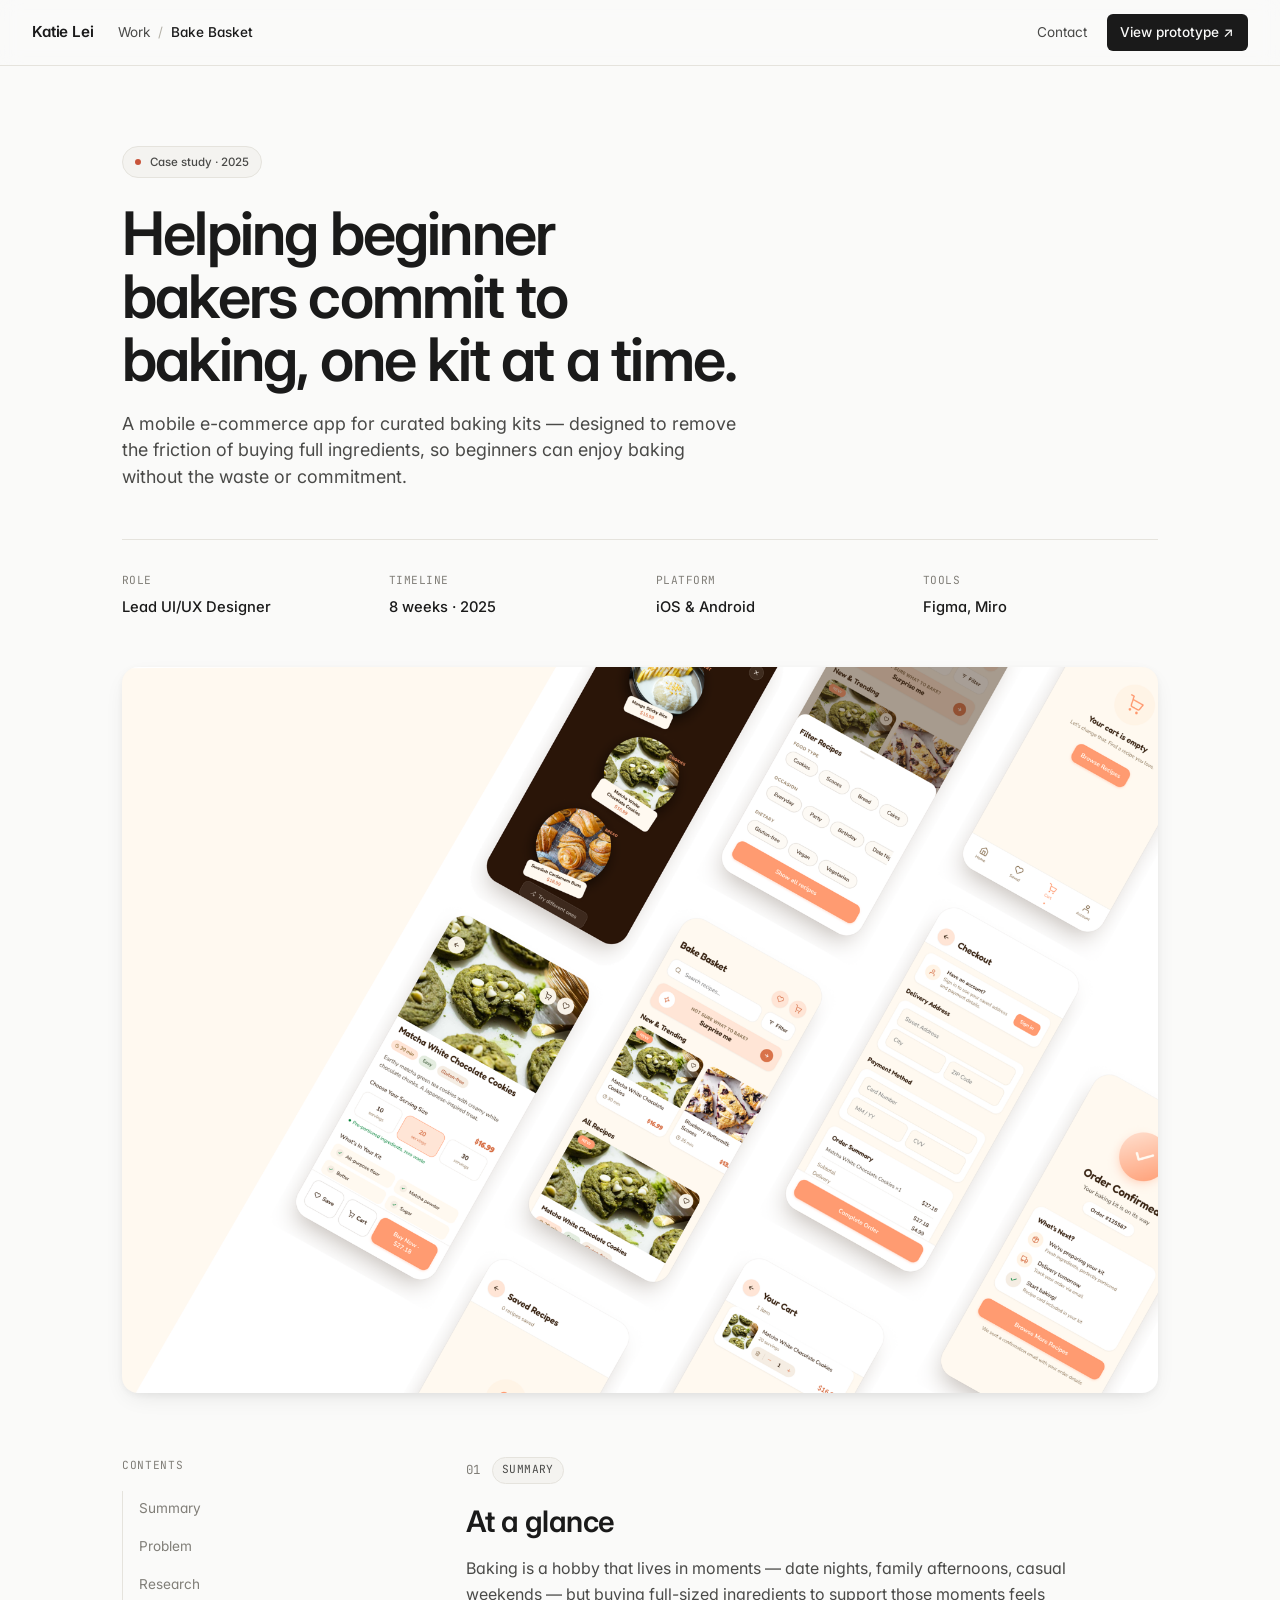
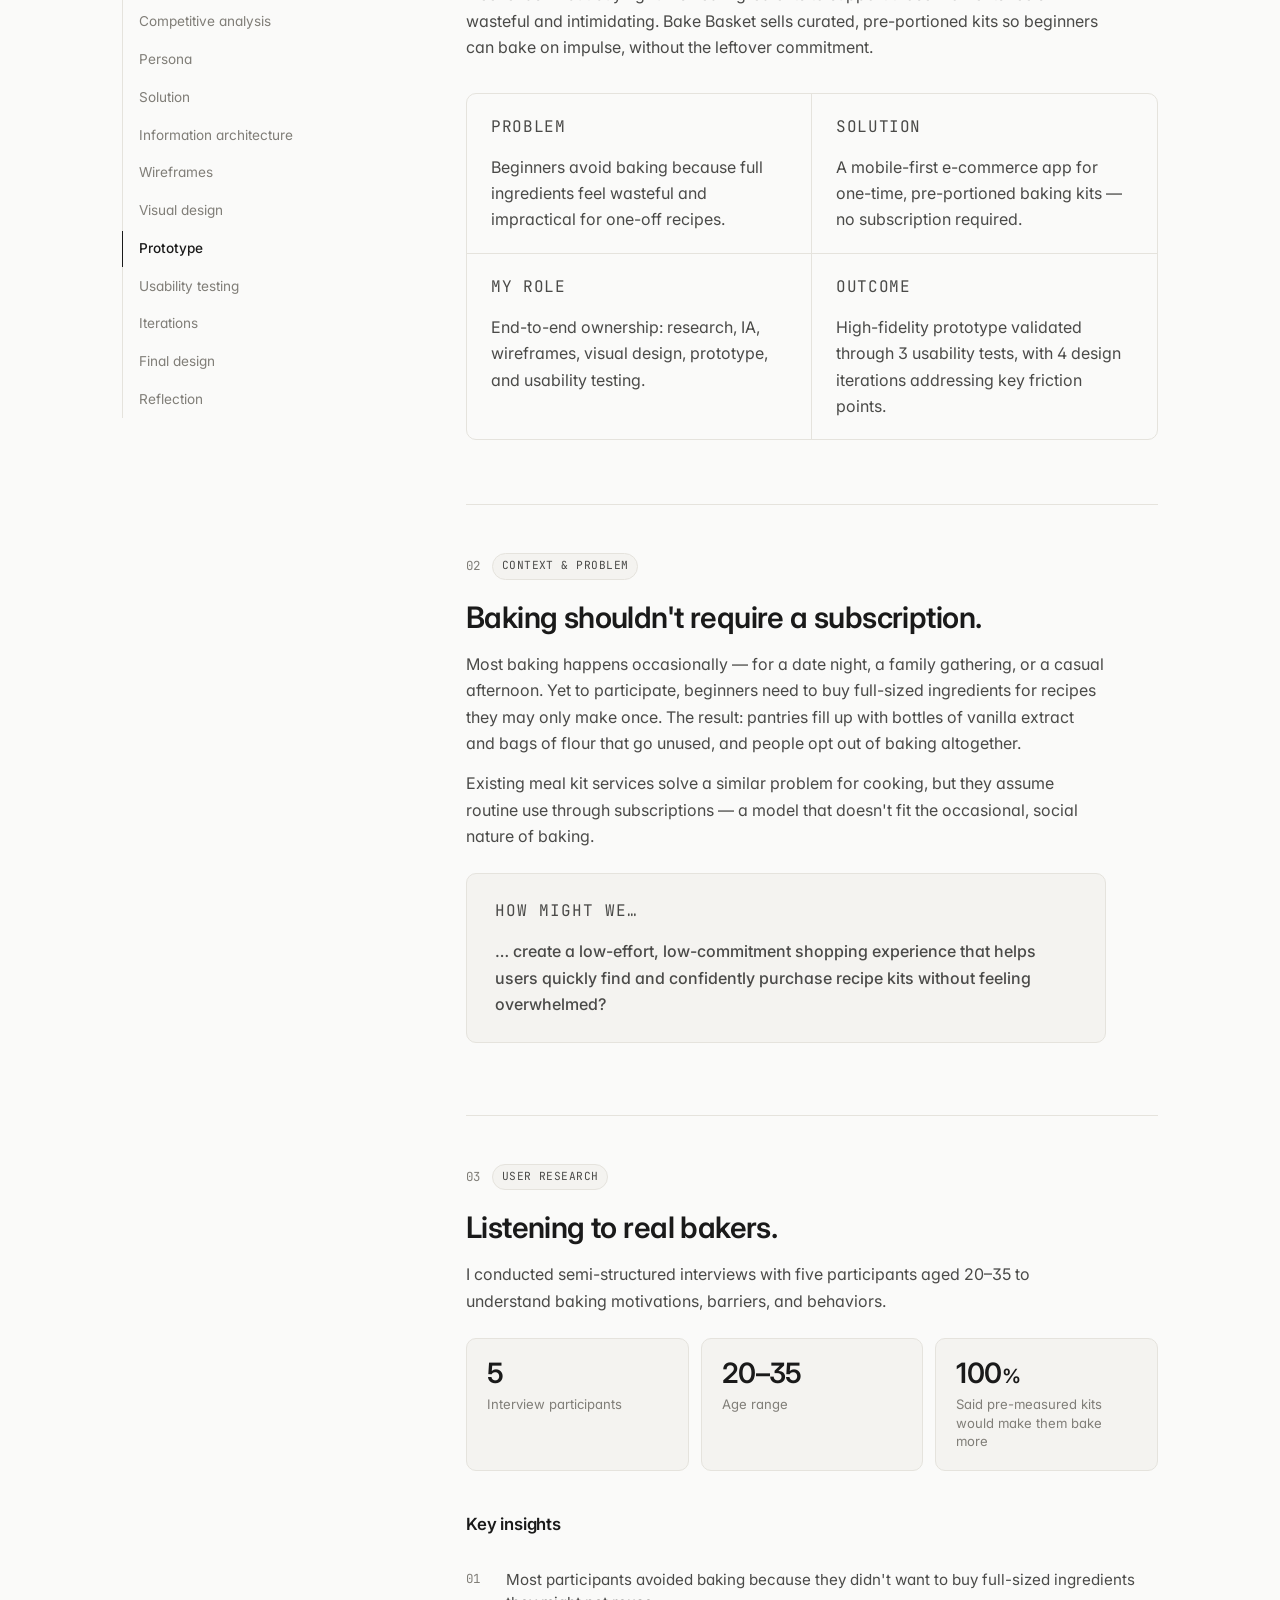
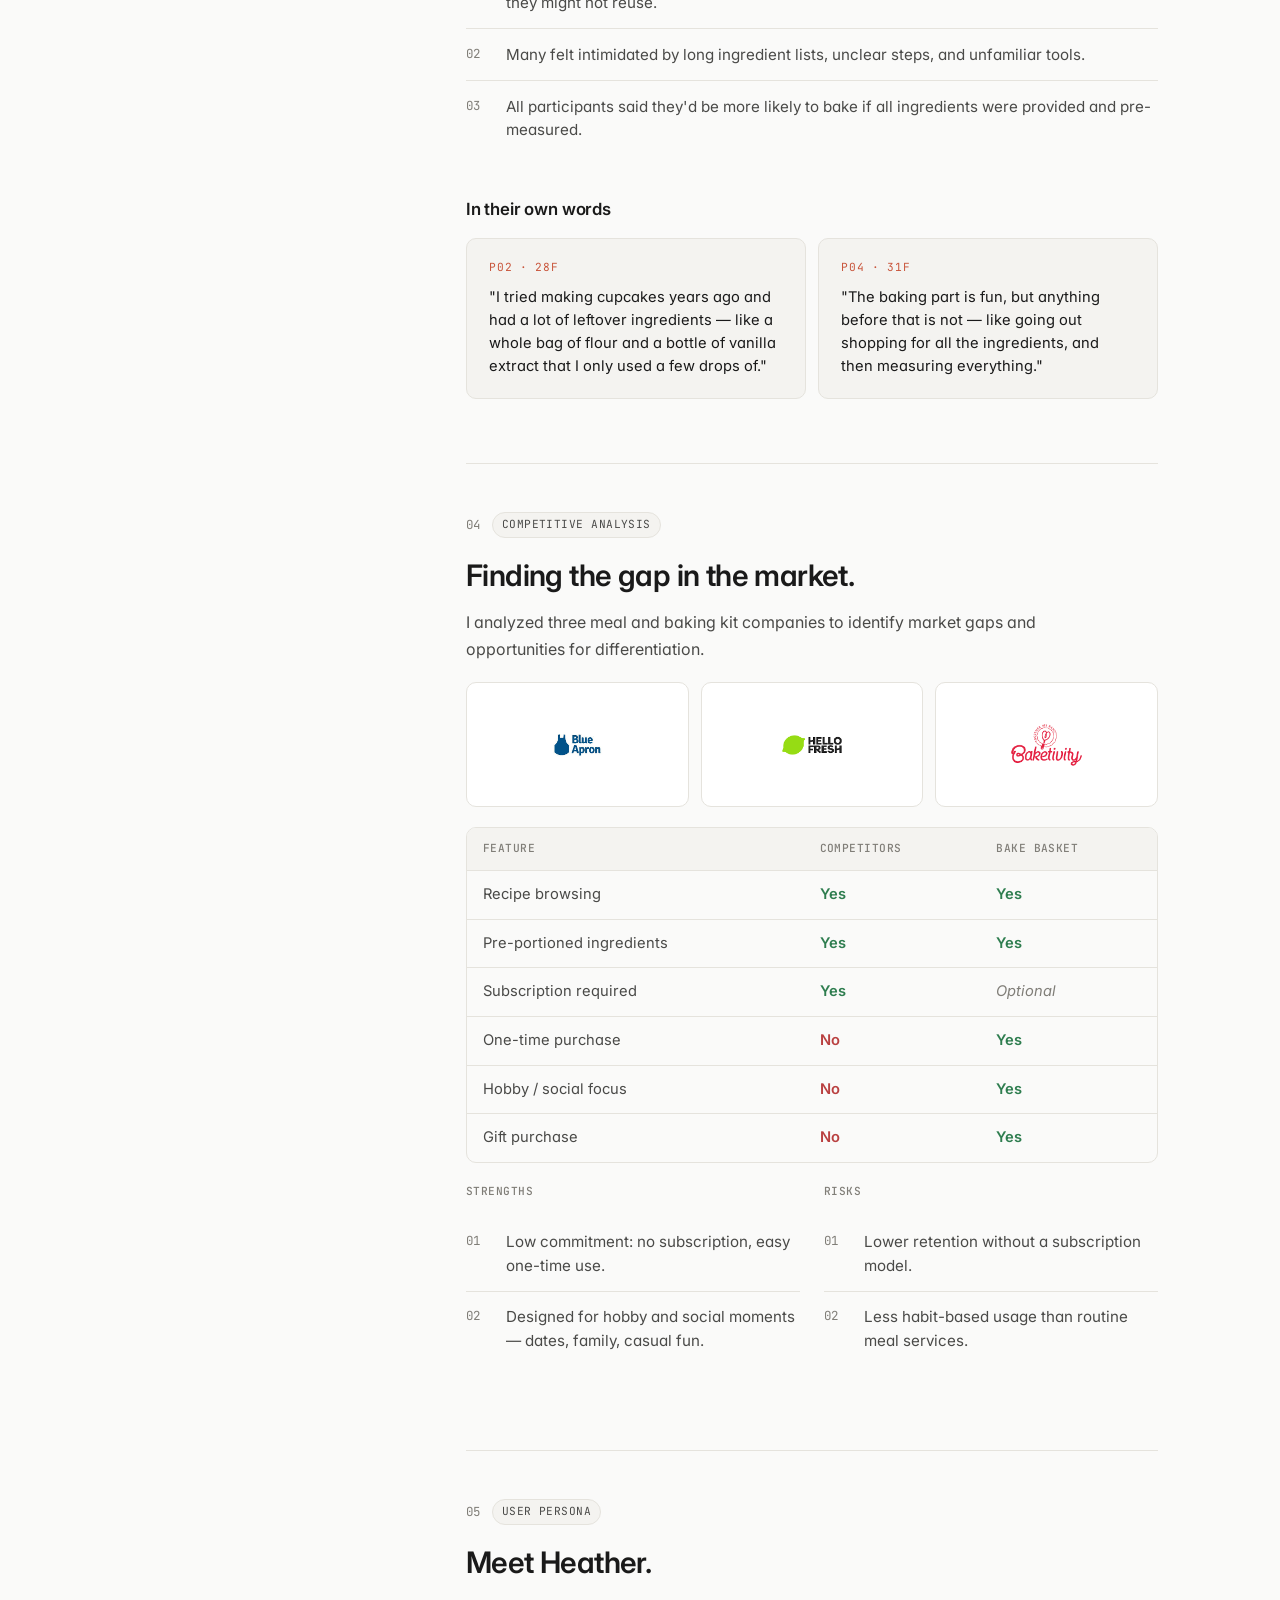
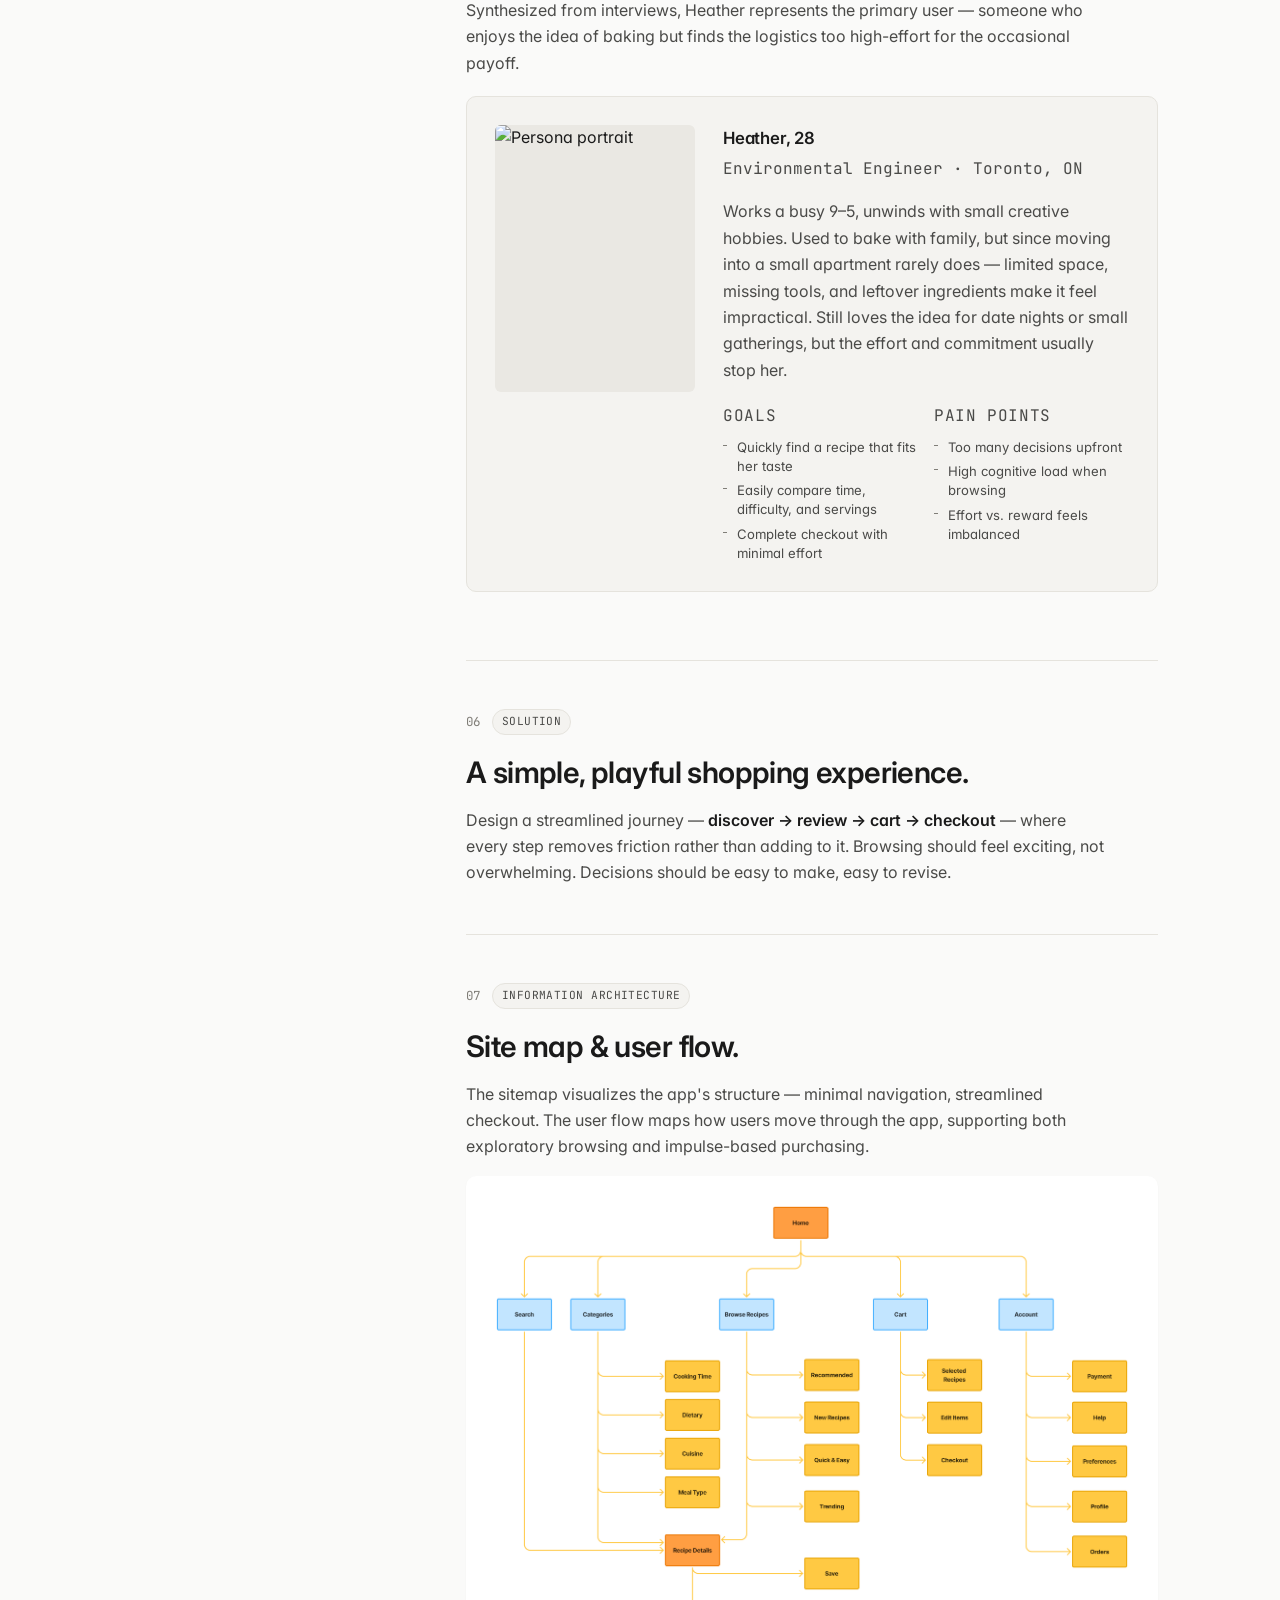
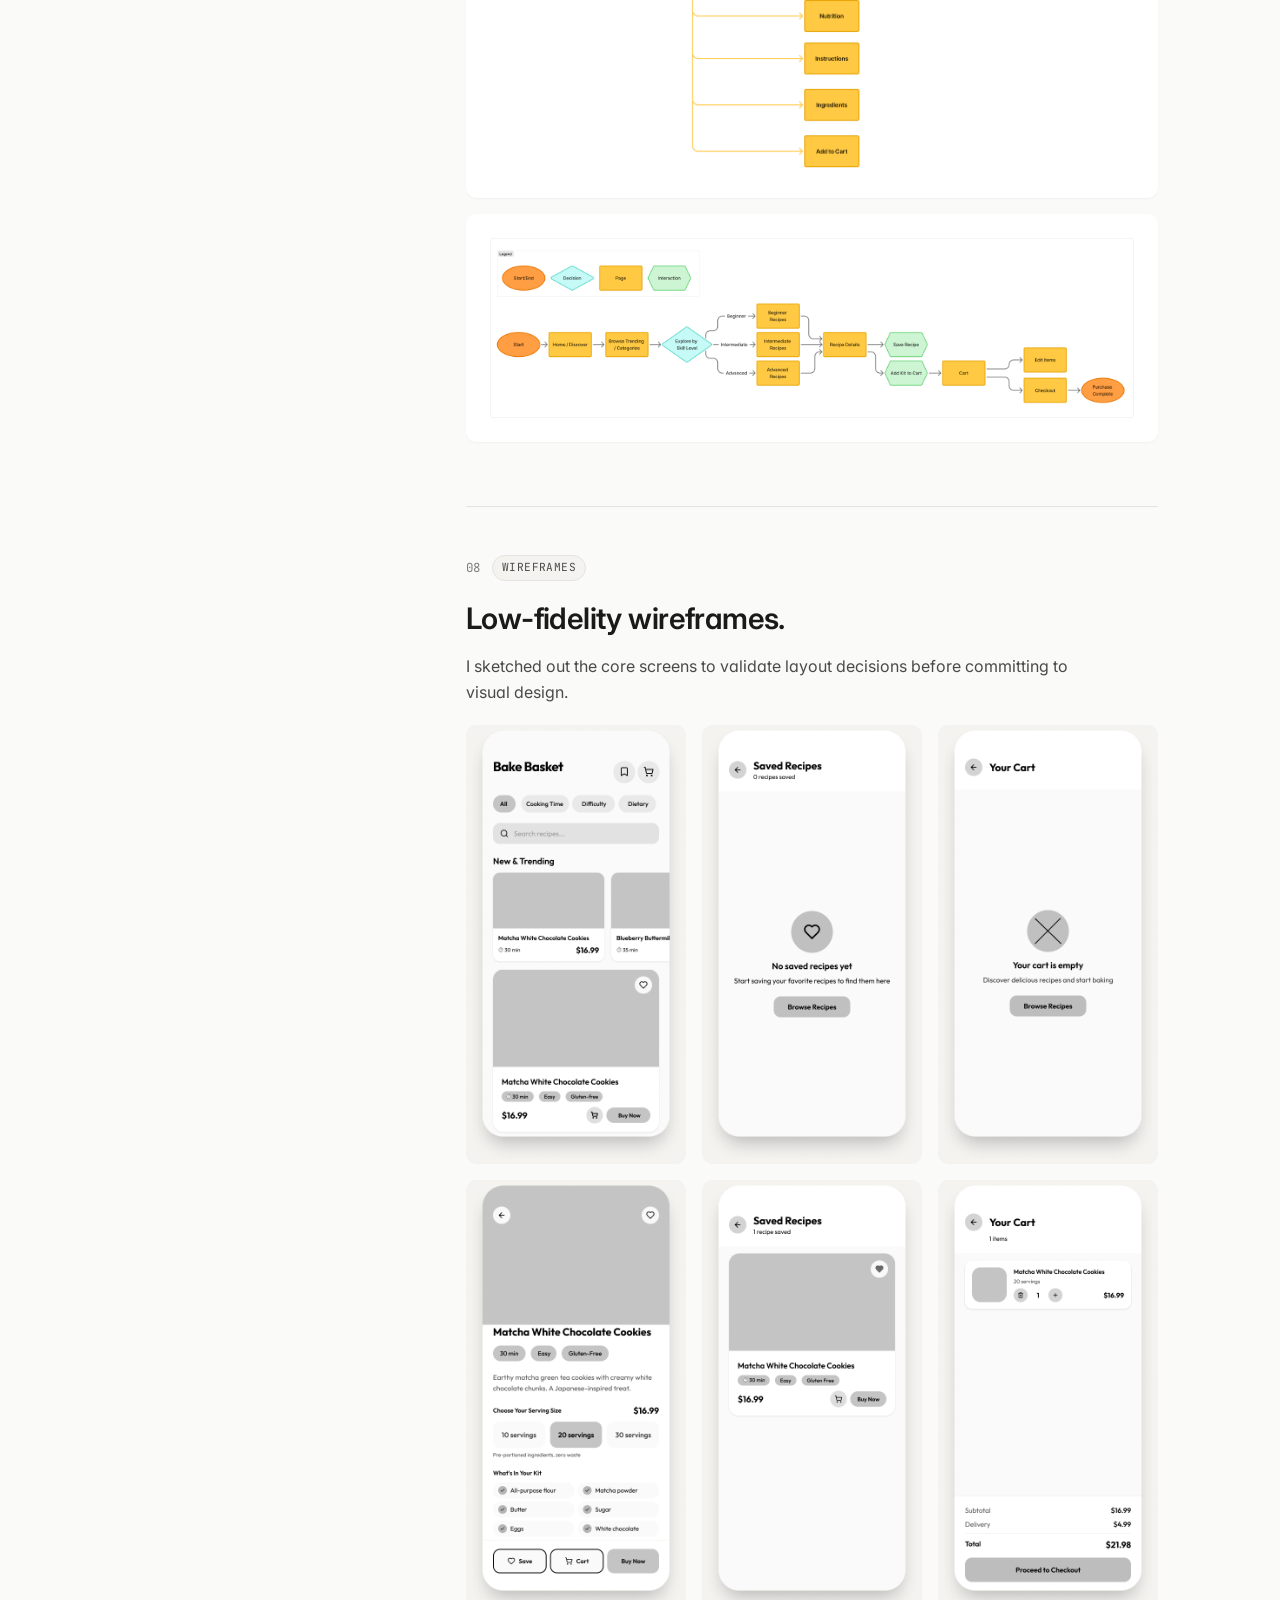
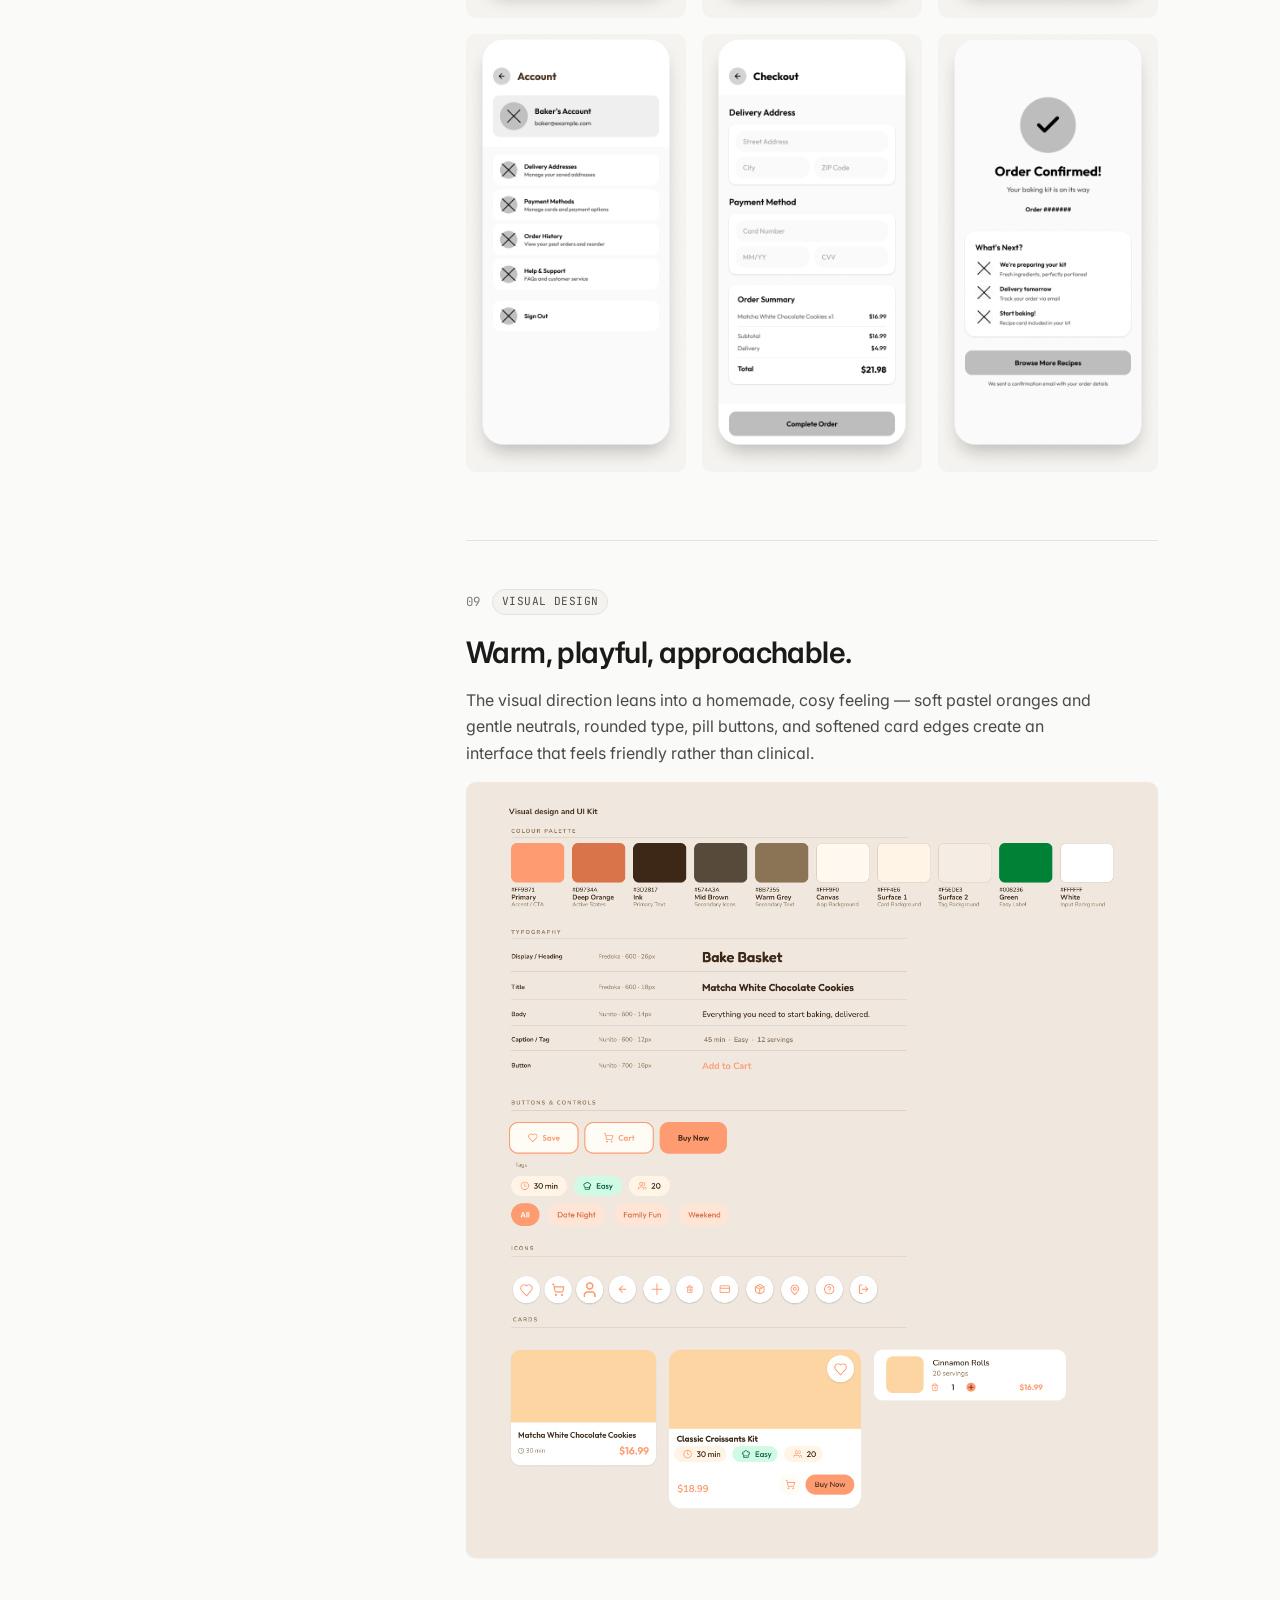
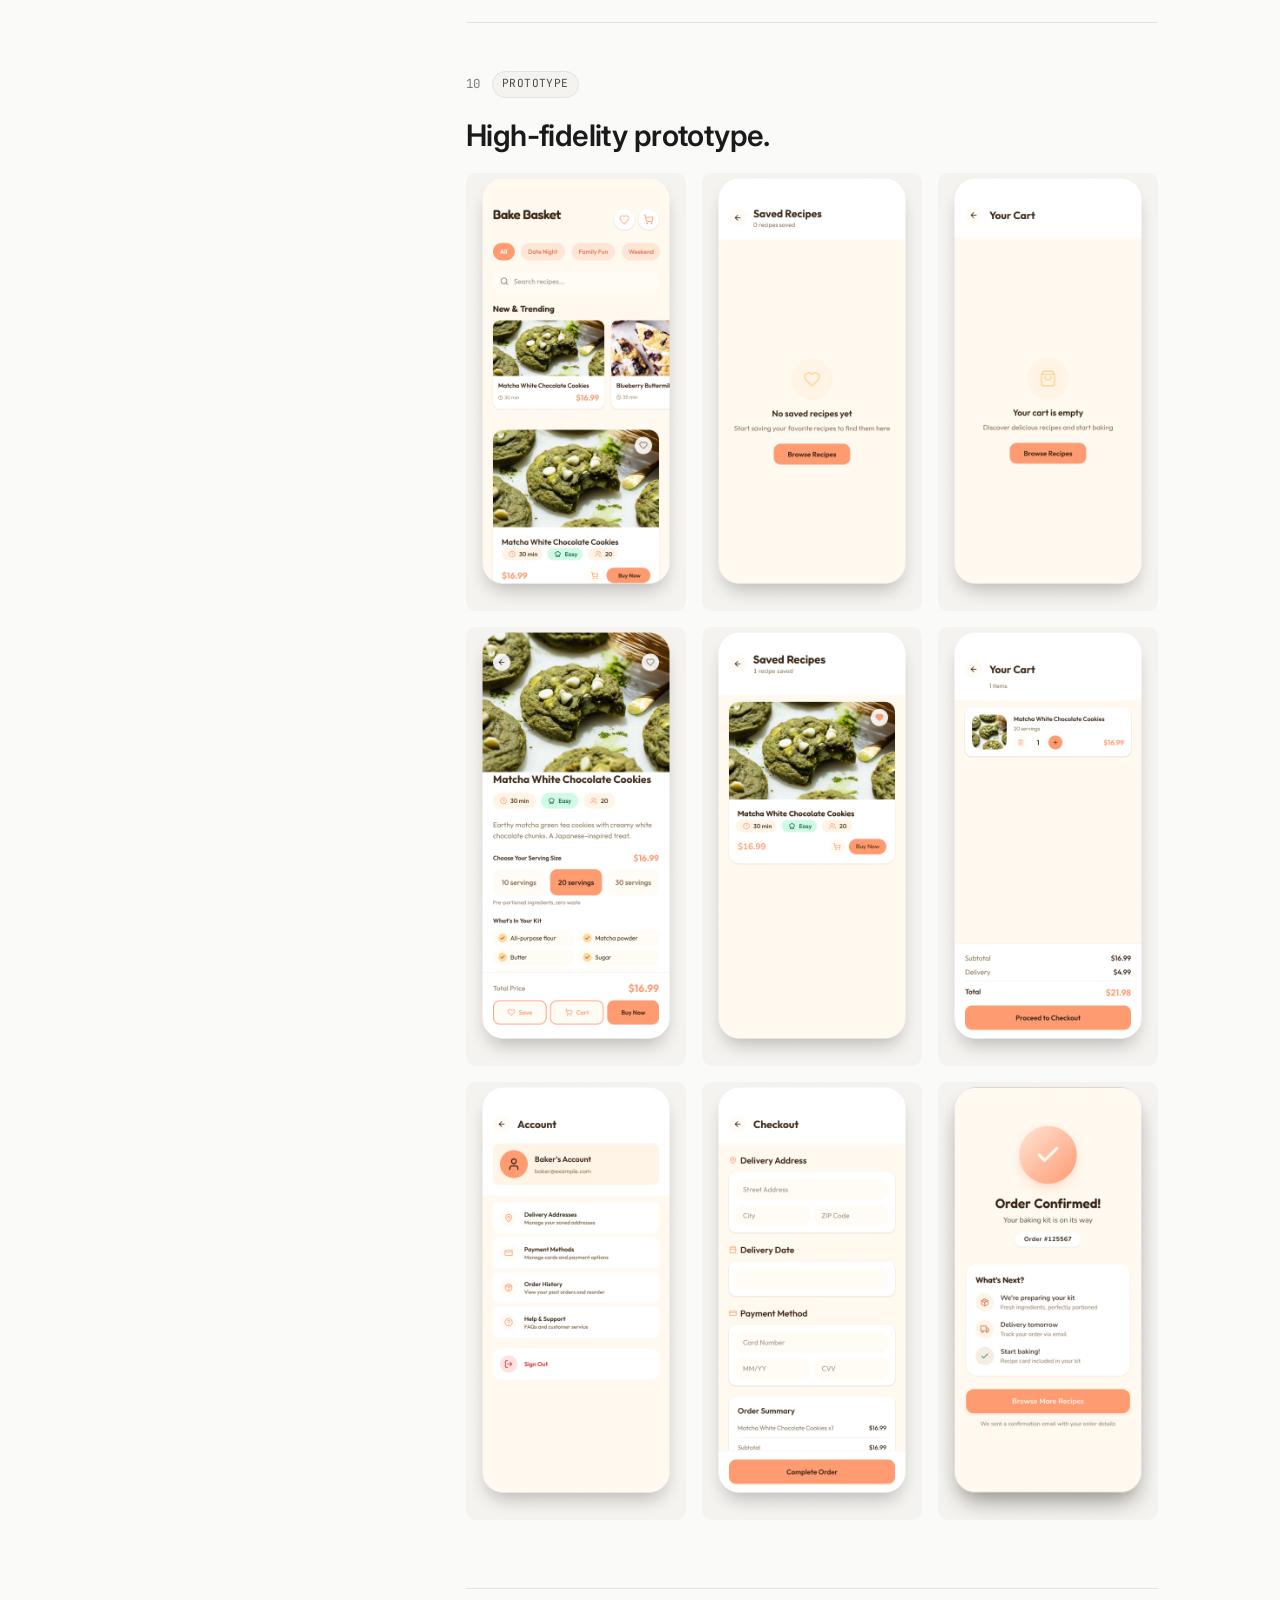
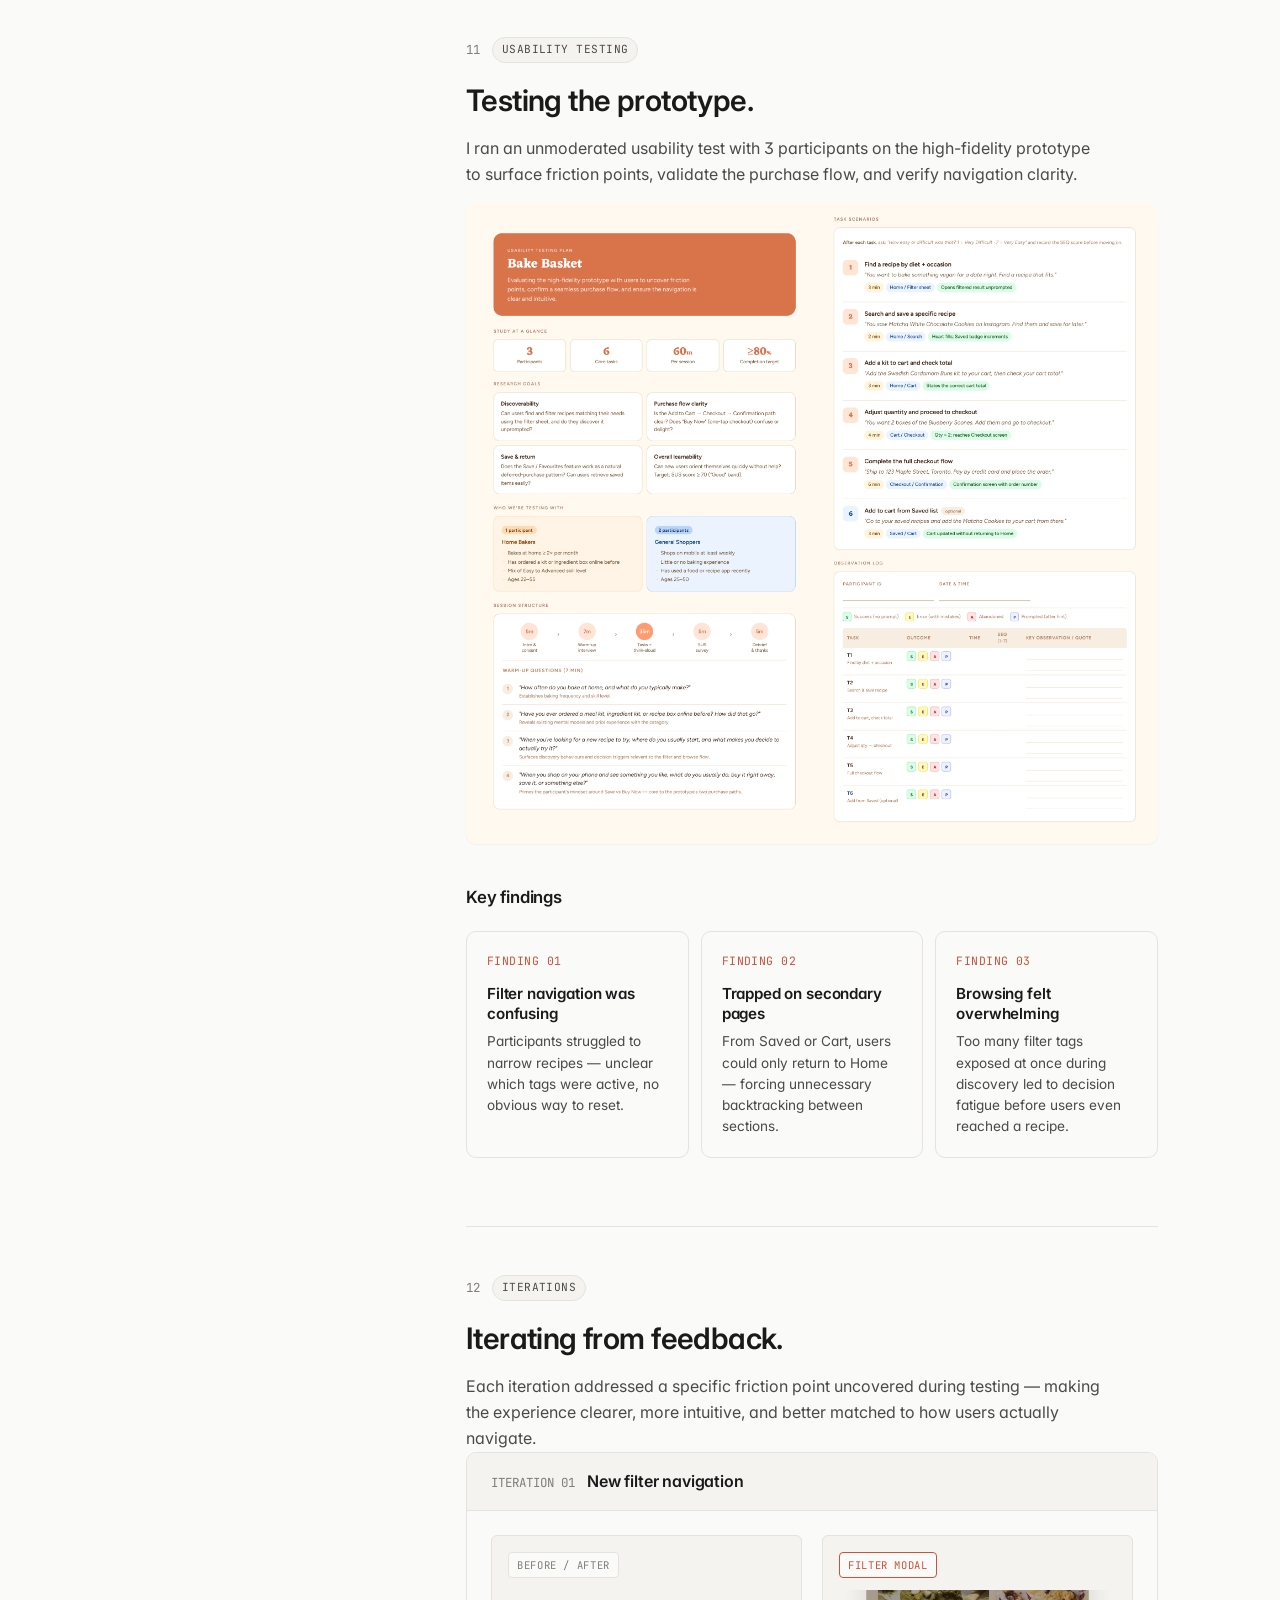
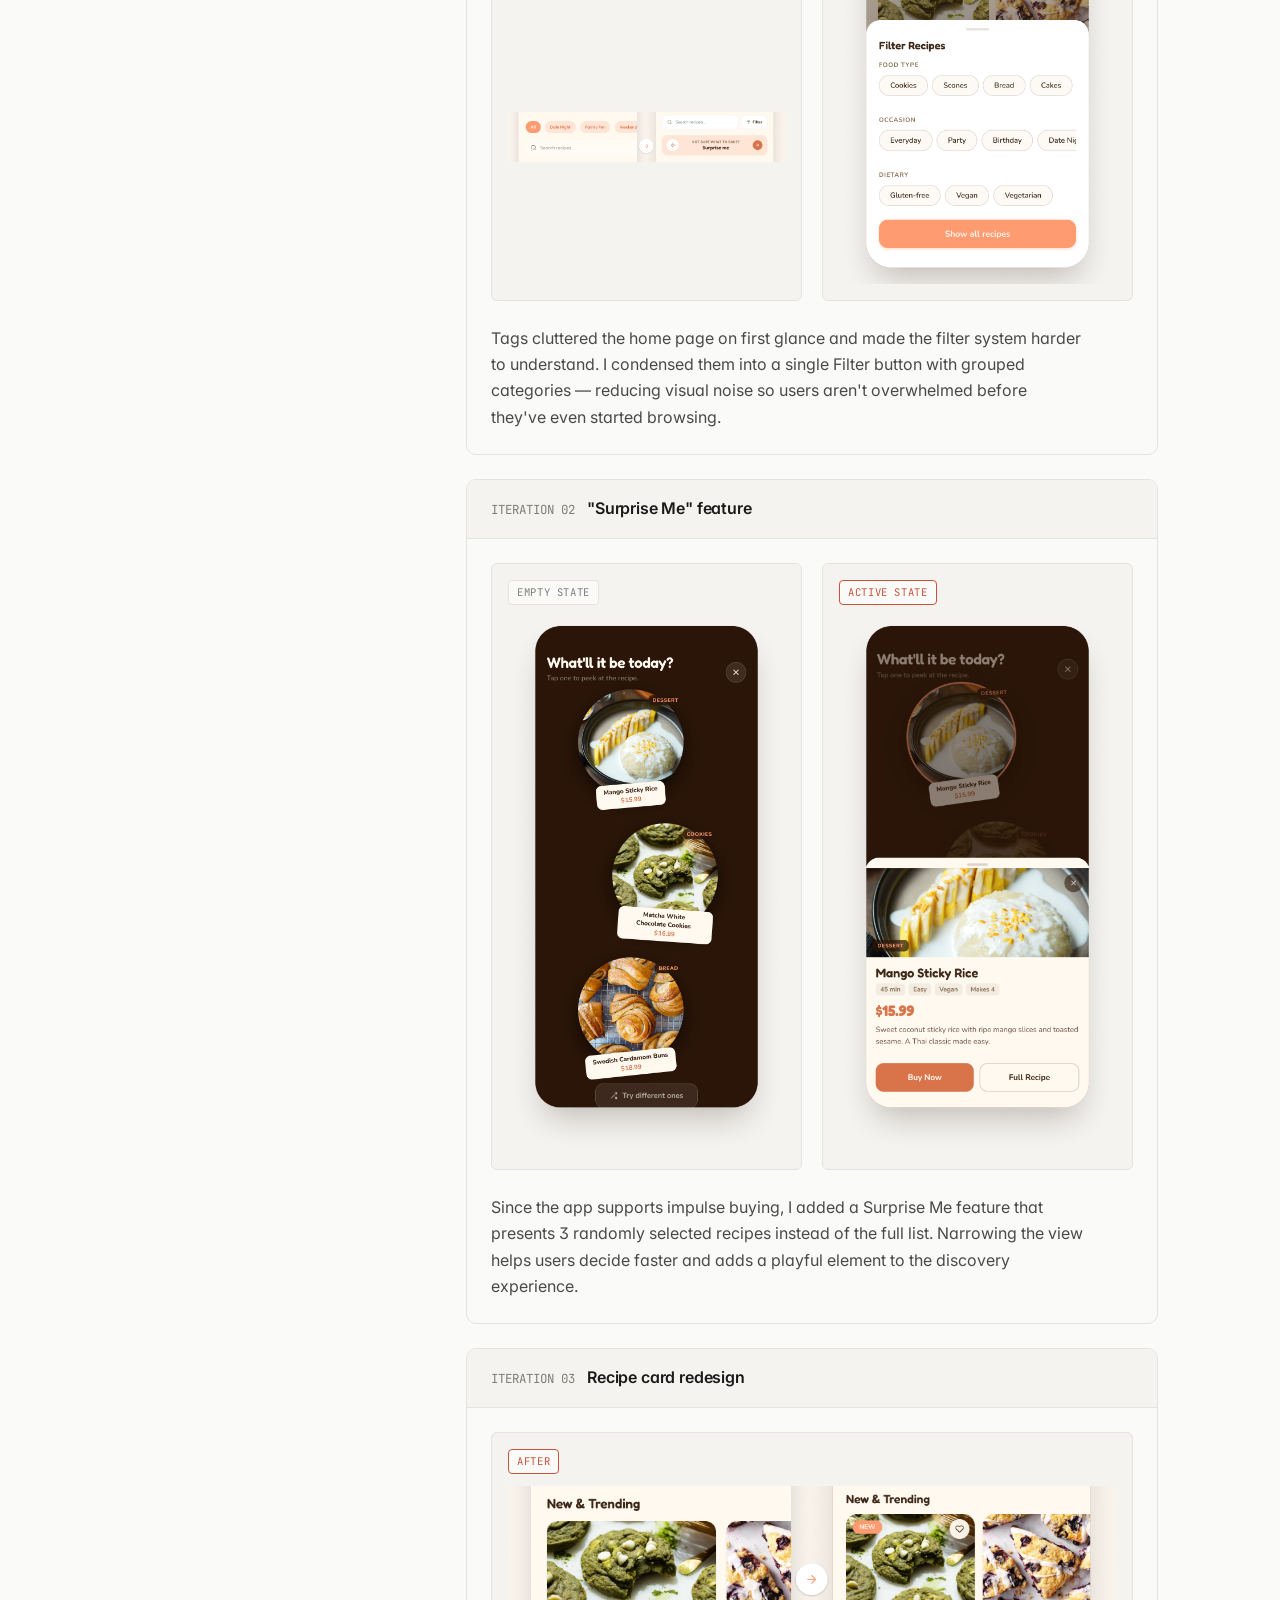
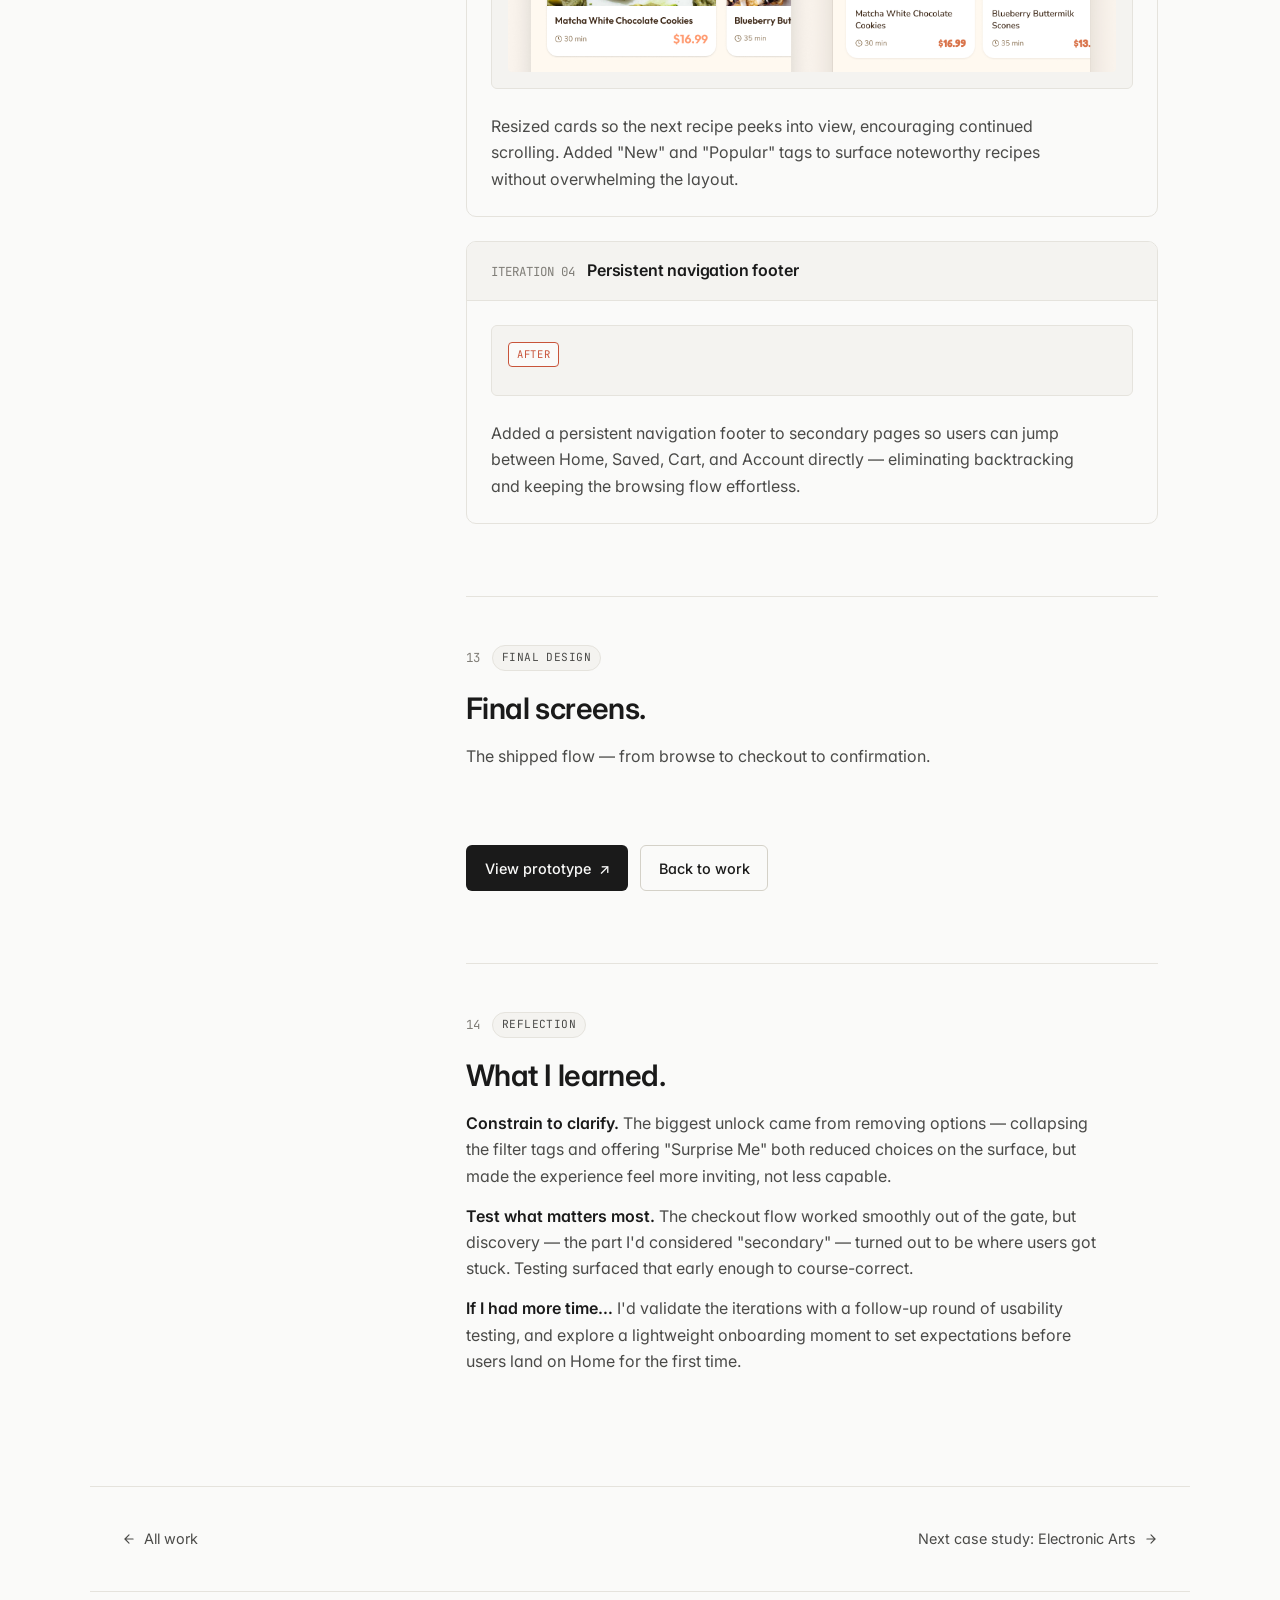
==== commit 6d4dce0b: "Redesign both case study pages with v2 layout Implement new self-contained v2 designs for Bake Baske" ====
--- a/bakebasket-case-study.html
+++ b/bakebasket-case-study.html
@@ -4,259 +4,1058 @@
   <meta charset="UTF-8">
   <meta name="viewport" content="width=device-width, initial-scale=1.0">
   <title>Bake Basket — Katie Lei</title>
-  <link rel="stylesheet" href="style.css">
   <link rel="preconnect" href="https://fonts.googleapis.com">
-  <link href="https://fonts.googleapis.com/css2?family=Fredoka:wght@400;500;600;700&family=Nunito:wght@400;600;700&display=swap" rel="stylesheet">
+  <link rel="preconnect" href="https://fonts.gstatic.com" crossorigin>
+  <link href="https://fonts.googleapis.com/css2?family=Inter:wght@400;500;600;700&family=JetBrains+Mono:wght@400;500&display=swap" rel="stylesheet">
+  <style>
+    /* =========================================================
+       Bake Basket — Case Study v2
+    ========================================================= */
+
+    :root {
+      --bg:           #FAFAF9;
+      --bg-2:         #F4F3F0;
+      --bg-3:         #EAE8E3;
+      --rule:         #E5E3DD;
+      --rule-strong:  #D4D1C8;
+      --ink:          #1A1A1A;
+      --ink-2:        #4A4A48;
+      --ink-3:        #807E78;
+      --ink-4:        #B5B2A8;
+      --accent:       #C8543A;
+      --accent-soft:  #F8E8E2;
+      --success:      #2E7D4F;
+      --error:        #B94040;
+
+      --font-sans:    'Inter', system-ui, -apple-system, sans-serif;
+      --font-mono:    'JetBrains Mono', ui-monospace, monospace;
+
+      --radius-sm:    6px;
+      --radius:       10px;
+      --radius-lg:    16px;
+
+      --shadow-sm:    0 1px 2px rgba(0,0,0,0.04);
+      --shadow:       0 1px 3px rgba(0,0,0,0.06), 0 4px 12px -4px rgba(0,0,0,0.05);
+      --shadow-lg:    0 8px 24px -8px rgba(0,0,0,0.12), 0 2px 6px rgba(0,0,0,0.04);
+
+      --sidebar-w:    280px;
+      --content-max:  720px;
+      --wide-max:     1100px;
+
+      --ease:         cubic-bezier(0.16, 1, 0.3, 1);
+    }
+
+    * { box-sizing: border-box; margin: 0; padding: 0; }
+
+    html { scroll-behavior: smooth; }
+
+    body {
+      font-family: var(--font-sans);
+      font-size: 16px;
+      line-height: 1.6;
+      color: var(--ink);
+      background: var(--bg);
+      -webkit-font-smoothing: antialiased;
+      font-feature-settings: 'cv11', 'ss01', 'kern';
+    }
+
+    a { color: inherit; text-decoration: none; }
+    img { max-width: 100%; display: block; }
+
+    /* =========================================================
+       Top bar
+    ========================================================= */
+    .topbar {
+      position: sticky; top: 0; z-index: 100;
+      display: flex; align-items: center; justify-content: space-between;
+      padding: 0.85rem 2rem;
+      background: rgba(250,250,249,0.85);
+      backdrop-filter: saturate(140%) blur(10px);
+      -webkit-backdrop-filter: saturate(140%) blur(10px);
+      border-bottom: 1px solid var(--rule);
+    }
+    .topbar-left {
+      display: flex; align-items: center; gap: 1.5rem;
+    }
+    .topbar-brand {
+      font-weight: 600; font-size: 0.95rem;
+      letter-spacing: -0.01em;
+    }
+    .topbar-crumb {
+      display: none;
+      font-size: 0.85rem; color: var(--ink-3);
+      align-items: center; gap: 0.5rem;
+    }
+    @media (min-width: 720px) {
+      .topbar-crumb { display: inline-flex; }
+    }
+    .topbar-crumb-sep { color: var(--ink-4); }
+    .topbar-crumb-current { color: var(--ink); font-weight: 500; }
+
+    .topbar-right {
+      display: flex; align-items: center; gap: 0.5rem;
+    }
+    .topbar-link {
+      font-size: 0.85rem; color: var(--ink-2);
+      padding: 0.4rem 0.75rem; border-radius: var(--radius-sm);
+      transition: background 150ms, color 150ms;
+    }
+    .topbar-link:hover { background: var(--bg-2); color: var(--ink); }
+    .topbar-cta {
+      font-size: 0.85rem; font-weight: 500;
+      padding: 0.5rem 0.85rem;
+      background: var(--ink); color: var(--bg);
+      border-radius: var(--radius-sm);
+      transition: background 150ms;
+    }
+    .topbar-cta:hover { background: var(--ink-2); }
+
+    /* Reading progress */
+    .progress {
+      position: fixed; top: 0; left: 0; right: 0;
+      height: 2px; background: transparent; z-index: 200;
+    }
+    .progress-bar {
+      height: 100%; width: 0%; background: var(--accent);
+      transition: width 80ms linear;
+    }
+
+    /* =========================================================
+       Hero
+    ========================================================= */
+    .hero {
+      padding: 5rem 2rem 3rem;
+      max-width: var(--wide-max);
+      margin: 0 auto;
+    }
+    .hero-eyebrow {
+      display: inline-flex; align-items: center; gap: 0.55rem;
+      padding: 0.35rem 0.75rem;
+      background: var(--bg-2);
+      border: 1px solid var(--rule);
+      border-radius: 9999px;
+      font-size: 0.72rem; font-weight: 500;
+      color: var(--ink-2);
+      margin-bottom: 1.5rem;
+    }
+    .hero-eyebrow-dot {
+      width: 6px; height: 6px; border-radius: 50%;
+      background: var(--accent);
+    }
+    .hero-title {
+      font-size: clamp(2.25rem, 5vw, 3.75rem);
+      font-weight: 600; line-height: 1.05;
+      letter-spacing: -0.03em;
+      color: var(--ink);
+      margin-bottom: 1.25rem;
+      max-width: 18ch; text-wrap: balance;
+    }
+    .hero-subtitle {
+      font-size: clamp(1.05rem, 1.4vw, 1.25rem);
+      line-height: 1.5;
+      color: var(--ink-2);
+      max-width: 56ch;
+      margin-bottom: 3rem;
+      text-wrap: pretty;
+    }
+
+    .hero-meta {
+      display: grid;
+      grid-template-columns: repeat(4, minmax(0,1fr));
+      gap: 1.5rem 2rem;
+      padding-top: 2rem;
+      border-top: 1px solid var(--rule);
+    }
+    @media (max-width: 720px) {
+      .hero-meta { grid-template-columns: repeat(2, 1fr); }
+    }
+    .hero-meta-item {
+      display: flex; flex-direction: column; gap: 0.35rem;
+    }
+    .hero-meta-label {
+      font-family: var(--font-mono);
+      font-size: 0.7rem;
+      color: var(--ink-3);
+      text-transform: uppercase;
+      letter-spacing: 0.04em;
+    }
+    .hero-meta-value {
+      font-size: 0.92rem; font-weight: 500;
+      color: var(--ink);
+    }
+
+    /* Cover image */
+    .cover-wrap {
+      max-width: var(--wide-max);
+      margin: 0 auto 4rem;
+      padding: 0 2rem;
+    }
+    .cover {
+      width: 100%; height: auto; display: block;
+      border-radius: var(--radius-lg);
+      background: var(--bg-2);
+      box-shadow: var(--shadow-lg);
+    }
+
+    /* =========================================================
+       Two-column layout: sticky TOC + content
+    ========================================================= */
+    .layout {
+      max-width: var(--wide-max);
+      margin: 0 auto;
+      padding: 0 2rem;
+      display: grid;
+      grid-template-columns: var(--sidebar-w) 1fr;
+      gap: 4rem;
+      align-items: start;
+    }
+    @media (max-width: 980px) {
+      .layout { grid-template-columns: 1fr; gap: 0; }
+    }
+
+    /* TOC sidebar */
+    .toc {
+      position: sticky; top: 88px;
+      max-height: calc(100vh - 100px);
+      overflow-y: auto;
+      padding-right: 1rem;
+    }
+    @media (max-width: 980px) {
+      .toc { display: none; }
+    }
+    .toc-label {
+      font-family: var(--font-mono);
+      font-size: 0.7rem; color: var(--ink-3);
+      text-transform: uppercase; letter-spacing: 0.06em;
+      margin-bottom: 1rem;
+    }
+    .toc-list {
+      list-style: none;
+      display: flex; flex-direction: column; gap: 0.1rem;
+      border-left: 1px solid var(--rule);
+    }
+    .toc-list a {
+      display: block;
+      padding: 0.45rem 0 0.45rem 1rem;
+      margin-left: -1px;
+      border-left: 1px solid transparent;
+      font-size: 0.85rem;
+      color: var(--ink-3);
+      transition: color 150ms, border-color 150ms;
+    }
+    .toc-list a:hover { color: var(--ink); }
+    .toc-list a.is-active {
+      color: var(--ink);
+      border-left-color: var(--ink);
+      font-weight: 500;
+    }
+
+    /* Content column */
+    .content {
+      max-width: var(--content-max);
+      min-width: 0;
+    }
+
+    /* Sections */
+    .section {
+      padding: 3rem 0;
+      border-top: 1px solid var(--rule);
+      scroll-margin-top: 88px;
+    }
+    .section:first-child { border-top: none; padding-top: 0; }
+
+    .section-meta {
+      display: flex; align-items: center; gap: 0.75rem;
+      margin-bottom: 1.25rem;
+    }
+    .section-num {
+      font-family: var(--font-mono);
+      font-size: 0.78rem;
+      color: var(--ink-3);
+      letter-spacing: 0;
+    }
+    .section-pill {
+      font-family: var(--font-mono);
+      font-size: 0.7rem;
+      padding: 0.2rem 0.55rem;
+      background: var(--bg-2);
+      border: 1px solid var(--rule);
+      border-radius: 9999px;
+      color: var(--ink-2);
+      text-transform: uppercase;
+      letter-spacing: 0.04em;
+    }
+    .section h2 {
+      font-size: clamp(1.5rem, 2.5vw, 1.85rem);
+      font-weight: 600; line-height: 1.2;
+      letter-spacing: -0.02em;
+      margin-bottom: 1rem;
+      color: var(--ink);
+    }
+    .section h3 {
+      font-size: 1.05rem; font-weight: 600;
+      letter-spacing: -0.01em;
+      margin: 2.5rem 0 0.85rem;
+      color: var(--ink);
+    }
+    .section h4 {
+      font-size: 0.95rem; font-weight: 600;
+      margin-bottom: 0.5rem;
+      color: var(--ink);
+    }
+    .section p {
+      font-size: 1rem; line-height: 1.65;
+      color: var(--ink-2);
+      max-width: 64ch;
+    }
+    .section p + p { margin-top: 0.85rem; }
+    .section p strong { color: var(--ink); font-weight: 600; }
+
+    /* Summary grid */
+    .summary {
+      display: grid;
+      grid-template-columns: 1fr 1fr;
+      gap: 0;
+      border: 1px solid var(--rule);
+      border-radius: var(--radius);
+      overflow: hidden;
+      margin-bottom: 1rem;
+    }
+    @media (max-width: 720px) {
+      .summary { grid-template-columns: 1fr; }
+    }
+    .summary-cell {
+      padding: 1.25rem 1.5rem;
+      border-right: 1px solid var(--rule);
+      border-bottom: 1px solid var(--rule);
+    }
+    .summary-cell:nth-child(2n) { border-right: none; }
+    .summary-cell:nth-last-child(-n+2) { border-bottom: none; }
+    @media (max-width: 720px) {
+      .summary-cell { border-right: none !important; border-bottom: 1px solid var(--rule) !important; }
+      .summary-cell:last-child { border-bottom: none !important; }
+    }
+    .summary-label {
+      font-family: var(--font-mono);
+      font-size: 0.7rem;
+      color: var(--ink-3);
+      text-transform: uppercase;
+      letter-spacing: 0.04em;
+      margin-bottom: 0.5rem;
+    }
+    .summary-text {
+      font-size: 0.92rem;
+      color: var(--ink);
+      line-height: 1.55;
+    }
+
+    /* HMW callout */
+    .hmw {
+      margin: 1.5rem 0;
+      padding: 1.5rem 1.75rem;
+      background: var(--bg-2);
+      border: 1px solid var(--rule);
+      border-radius: var(--radius);
+      max-width: 64ch;
+    }
+    .hmw-label {
+      font-family: var(--font-mono);
+      font-size: 0.7rem;
+      color: var(--accent);
+      text-transform: uppercase;
+      letter-spacing: 0.06em;
+      margin-bottom: 0.6rem;
+    }
+    .hmw-text {
+      font-size: 1.05rem;
+      font-weight: 500;
+      color: var(--ink);
+      line-height: 1.5;
+    }
+
+    /* Stats */
+    .stats {
+      display: grid;
+      grid-template-columns: repeat(3, 1fr);
+      gap: 0.75rem;
+      margin: 1.5rem 0;
+    }
+    @media (max-width: 720px) {
+      .stats { grid-template-columns: 1fr; }
+    }
+    .stat {
+      padding: 1.25rem;
+      background: var(--bg-2);
+      border: 1px solid var(--rule);
+      border-radius: var(--radius);
+    }
+    .stat-num {
+      font-size: 1.75rem;
+      font-weight: 600;
+      color: var(--ink);
+      letter-spacing: -0.02em;
+      line-height: 1;
+      margin-bottom: 0.5rem;
+    }
+    .stat-label {
+      font-size: 0.82rem;
+      color: var(--ink-3);
+      line-height: 1.4;
+    }
+
+    /* Numbered takeaway list */
+    .takeaways {
+      list-style: none;
+      display: flex; flex-direction: column;
+      counter-reset: tk;
+      margin: 1rem 0;
+    }
+    .takeaways li {
+      counter-increment: tk;
+      display: grid;
+      grid-template-columns: 28px 1fr;
+      gap: 0.75rem;
+      padding: 0.85rem 0;
+      border-bottom: 1px solid var(--rule);
+      font-size: 0.95rem;
+      color: var(--ink-2);
+      line-height: 1.55;
+    }
+    .takeaways li:last-child { border-bottom: none; }
+    .takeaways li::before {
+      content: counter(tk, decimal-leading-zero);
+      font-family: var(--font-mono);
+      font-size: 0.78rem;
+      color: var(--ink-3);
+      padding-top: 1px;
+    }
+
+    /* Quote cards */
+    .quotes {
+      display: grid;
+      grid-template-columns: 1fr 1fr;
+      gap: 0.75rem;
+      margin: 1rem 0;
+    }
+    @media (max-width: 720px) {
+      .quotes { grid-template-columns: 1fr; }
+    }
+    .quote {
+      padding: 1.25rem 1.4rem;
+      background: var(--bg-2);
+      border: 1px solid var(--rule);
+      border-radius: var(--radius);
+      font-size: 0.92rem;
+      color: var(--ink);
+      line-height: 1.55;
+    }
+    .quote-mark {
+      font-family: var(--font-mono);
+      font-size: 0.7rem;
+      color: var(--accent);
+      letter-spacing: 0.06em;
+      text-transform: uppercase;
+      margin-bottom: 0.6rem;
+      display: block;
+    }
+
+    /* Competitor logos */
+    .competitors {
+      display: grid;
+      grid-template-columns: repeat(3, 1fr);
+      gap: 0.75rem;
+      margin: 1.25rem 0;
+    }
+    .competitor {
+      padding: 1.25rem 1rem;
+      background: #fff;
+      border: 1px solid var(--rule);
+      border-radius: var(--radius);
+      display: flex;
+      align-items: center;
+      justify-content: center;
+      aspect-ratio: 16/9;
+    }
+    .competitor img {
+      max-width: 100%;
+      max-height: 50px;
+      width: auto;
+      object-fit: contain;
+    }
+
+    /* Comparison table */
+    .table-wrap {
+      border: 1px solid var(--rule);
+      border-radius: var(--radius);
+      overflow: hidden;
+      margin: 1.25rem 0;
+    }
+    .table {
+      width: 100%;
+      border-collapse: collapse;
+      font-size: 0.92rem;
+    }
+    .table thead { background: var(--bg-2); }
+    .table th {
+      text-align: left;
+      padding: 0.75rem 1rem;
+      font-family: var(--font-mono);
+      font-size: 0.7rem;
+      text-transform: uppercase;
+      letter-spacing: 0.04em;
+      font-weight: 500;
+      color: var(--ink-3);
+      border-bottom: 1px solid var(--rule);
+    }
+    .table td {
+      padding: 0.75rem 1rem;
+      border-bottom: 1px solid var(--rule);
+      color: var(--ink-2);
+    }
+    .table tr:last-child td { border-bottom: none; }
+    .table .yes { color: var(--success); font-weight: 600; }
+    .table .no  { color: var(--error); font-weight: 600; }
+    .table .opt { color: var(--ink-3); font-style: italic; }
+
+    /* Two col block */
+    .twocol {
+      display: grid;
+      grid-template-columns: 1fr 1fr;
+      gap: 1.5rem;
+      margin: 1.25rem 0;
+    }
+    @media (max-width: 720px) { .twocol { grid-template-columns: 1fr; } }
+    .twocol-block h4 {
+      font-family: var(--font-mono);
+      font-size: 0.7rem;
+      color: var(--ink-3);
+      text-transform: uppercase;
+      letter-spacing: 0.04em;
+      margin-bottom: 0.75rem;
+      font-weight: 500;
+    }
+
+    /* Persona */
+    .persona {
+      display: grid;
+      grid-template-columns: 200px 1fr;
+      gap: 1.75rem;
+      padding: 1.75rem;
+      background: var(--bg-2);
+      border: 1px solid var(--rule);
+      border-radius: var(--radius);
+      margin: 1.25rem 0;
+    }
+    @media (max-width: 720px) {
+      .persona { grid-template-columns: 1fr; }
+    }
+    .persona-img {
+      width: 100%;
+      aspect-ratio: 3/4;
+      object-fit: cover;
+      border-radius: var(--radius-sm);
+      background: var(--bg-3);
+    }
+    .persona-name {
+      font-size: 1.25rem; font-weight: 600;
+      letter-spacing: -0.015em;
+      margin-bottom: 0.25rem;
+    }
+    .persona-role {
+      font-family: var(--font-mono);
+      font-size: 0.8rem;
+      color: var(--ink-3);
+      margin-bottom: 1rem;
+    }
+    .persona-bio {
+      font-size: 0.92rem;
+      color: var(--ink-2);
+      line-height: 1.55;
+      margin-bottom: 1.25rem;
+    }
+    .persona-grid {
+      display: grid;
+      grid-template-columns: 1fr 1fr;
+      gap: 1rem;
+    }
+    @media (max-width: 540px) { .persona-grid { grid-template-columns: 1fr; } }
+    .persona-list {
+      list-style: none;
+      display: flex; flex-direction: column; gap: 0.35rem;
+    }
+    .persona-list li {
+      font-size: 0.82rem;
+      color: var(--ink-2);
+      line-height: 1.45;
+      padding-left: 0.85rem; position: relative;
+    }
+    .persona-list li::before {
+      content: '';
+      position: absolute; left: 0; top: 0.55em;
+      width: 4px; height: 1px;
+      background: var(--ink-3);
+    }
+    .persona-list-label {
+      font-family: var(--font-mono);
+      font-size: 0.68rem;
+      color: var(--ink-3);
+      text-transform: uppercase;
+      letter-spacing: 0.04em;
+      margin-bottom: 0.5rem;
+    }
+
+    /* Image grid */
+    .img-grid {
+      display: grid;
+      grid-template-columns: repeat(3, 1fr);
+      gap: 1rem;
+      margin: 1.25rem 0;
+    }
+    @media (max-width: 720px) {
+      .img-grid { grid-template-columns: repeat(2, 1fr); }
+    }
+    .img-grid img {
+      width: 100%;
+      border-radius: var(--radius);
+      background: var(--bg-2);
+    }
+
+    .img-full {
+      width: 100%;
+      border-radius: var(--radius);
+      background: var(--bg-2);
+      margin: 1rem 0;
+      box-shadow: var(--shadow-sm);
+    }
+
+    /* Findings cards */
+    .findings {
+      display: grid;
+      grid-template-columns: repeat(3, 1fr);
+      gap: 0.75rem;
+      margin: 1.25rem 0;
+    }
+    @media (max-width: 720px) { .findings { grid-template-columns: 1fr; } }
+    .finding {
+      padding: 1.25rem;
+      background: var(--bg);
+      border: 1px solid var(--rule);
+      border-radius: var(--radius);
+    }
+    .finding-num {
+      font-family: var(--font-mono);
+      font-size: 0.72rem;
+      color: var(--accent);
+      margin-bottom: 0.85rem;
+      letter-spacing: 0.04em;
+    }
+    .finding h4 {
+      font-size: 0.95rem; font-weight: 600;
+      margin-bottom: 0.5rem;
+      letter-spacing: -0.01em;
+      line-height: 1.3;
+    }
+    .finding p {
+      font-size: 0.85rem;
+      color: var(--ink-2);
+      line-height: 1.55;
+      margin: 0;
+    }
+
+    /* Iteration cards */
+    .iter {
+      border: 1px solid var(--rule);
+      border-radius: var(--radius);
+      overflow: hidden;
+      margin-bottom: 1.5rem;
+      background: var(--bg);
+    }
+    .iter-head {
+      display: flex; align-items: baseline; gap: 0.75rem;
+      padding: 1rem 1.5rem;
+      border-bottom: 1px solid var(--rule);
+      background: var(--bg-2);
+    }
+    .iter-num {
+      font-family: var(--font-mono);
+      font-size: 0.78rem;
+      color: var(--ink-3);
+    }
+    .iter-title {
+      font-size: 1rem; font-weight: 600;
+      color: var(--ink);
+      letter-spacing: -0.01em;
+    }
+    .iter-body {
+      padding: 1.5rem;
+      display: grid;
+      grid-template-columns: 1fr 1fr;
+      gap: 1.25rem;
+      align-items: stretch;
+    }
+    .iter-body--single { grid-template-columns: 1fr; }
+    @media (max-width: 720px) {
+      .iter-body { grid-template-columns: 1fr; }
+    }
+    .iter-img-wrap {
+      background: var(--bg-2);
+      border: 1px solid var(--rule);
+      border-radius: var(--radius-sm);
+      padding: 1rem;
+      display: flex; flex-direction: column;
+      gap: 0.75rem;
+      min-height: 0;
+    }
+    .iter-img-label {
+      display: inline-flex; align-self: flex-start;
+      font-family: var(--font-mono);
+      font-size: 0.66rem;
+      color: var(--ink-3);
+      letter-spacing: 0.06em;
+      text-transform: uppercase;
+      padding: 0.2rem 0.5rem;
+      background: var(--bg);
+      border: 1px solid var(--rule);
+      border-radius: 4px;
+    }
+    .iter-img-label--after { color: var(--accent); border-color: var(--accent); }
+    .iter-img-wrap img {
+      width: 100%;
+      height: auto;
+      border-radius: 4px;
+      object-fit: contain;
+      flex: 1;
+      min-height: 0;
+    }
+    .iter-caption {
+      padding: 0 1.5rem 1.5rem;
+      font-size: 0.92rem;
+      color: var(--ink-2);
+      line-height: 1.6;
+    }
+
+    /* CTA button */
+    .cta-row {
+      display: flex; gap: 0.75rem;
+      margin: 1.5rem 0;
+      flex-wrap: wrap;
+    }
+    .btn {
+      display: inline-flex; align-items: center; gap: 0.5rem;
+      padding: 0.65rem 1.1rem;
+      font-family: var(--font-sans);
+      font-size: 0.9rem; font-weight: 500;
+      border-radius: var(--radius-sm);
+      transition: background 150ms, color 150ms, border-color 150ms, transform 200ms var(--ease);
+      cursor: pointer;
+      border: 1px solid transparent;
+    }
+    .btn-primary {
+      background: var(--ink);
+      color: var(--bg);
+    }
+    .btn-primary:hover { background: var(--ink-2); }
+    .btn-secondary {
+      background: var(--bg);
+      color: var(--ink);
+      border-color: var(--rule-strong);
+    }
+    .btn-secondary:hover { background: var(--bg-2); }
+
+    /* Bottom navigation */
+    .bottom-nav {
+      max-width: var(--wide-max);
+      margin: 4rem auto 0;
+      padding: 2rem;
+      border-top: 1px solid var(--rule);
+      display: flex; justify-content: space-between; align-items: center;
+      gap: 1rem; flex-wrap: wrap;
+    }
+    .bottom-nav-link {
+      display: inline-flex; align-items: center; gap: 0.5rem;
+      font-size: 0.9rem; color: var(--ink-2);
+      padding: 0.5rem 0;
+      transition: color 150ms;
+    }
+    .bottom-nav-link:hover { color: var(--ink); }
+    .bottom-nav-link svg { transition: transform 200ms var(--ease); }
+    .bottom-nav-link:hover svg { transform: translateX(2px); }
+
+    /* Footer */
+    .footer {
+      max-width: var(--wide-max);
+      margin: 0 auto;
+      padding: 2rem;
+      border-top: 1px solid var(--rule);
+      display: flex; justify-content: space-between; align-items: center;
+      font-size: 0.82rem;
+      color: var(--ink-3);
+      flex-wrap: wrap; gap: 1rem;
+    }
+    .footer-links {
+      display: flex; gap: 1.25rem;
+    }
+    .footer-links a:hover { color: var(--ink); }
+
+    @media (max-width: 720px) {
+      .topbar { padding: 0.75rem 1.25rem; }
+      .hero { padding: 3rem 1.25rem 2rem; }
+      .cover-wrap, .layout, .bottom-nav, .footer { padding-left: 1.25rem; padding-right: 1.25rem; }
+    }
+  </style>
 </head>
 <body>
 
-  <!-- SIDEBAR -->
-  <aside class="site-sidebar">
-    <div class="sidebar-top">
-      <a href="index.html" class="site-title">Katie Lei</a>
-      <nav class="site-nav">
-        <a href="index.html#intro">Intro</a>
-        <a href="index.html#work">Work</a>
-        <a href="index.html#about">About</a>
-        <a href="index.html#contact">Contact</a>
-      </nav>
-      <div class="social-links">
-        <a href="#" aria-label="LinkedIn">
-          <svg xmlns="http://www.w3.org/2000/svg" width="20" height="20" viewBox="0 0 24 24" fill="currentColor"><path d="M20.447 20.452h-3.554v-5.569c0-1.328-.027-3.037-1.852-3.037-1.853 0-2.136 1.445-2.136 2.939v5.667H9.351V9h3.414v1.561h.046c.477-.9 1.637-1.85 3.37-1.85 3.601 0 4.267 2.37 4.267 5.455v6.286zM5.337 7.433a2.062 2.062 0 0 1-2.063-2.065 2.064 2.064 0 1 1 2.063 2.065zm1.782 13.019H3.555V9h3.564v11.452zM22.225 0H1.771C.792 0 0 .774 0 1.729v20.542C0 23.227.792 24 1.771 24h20.451C23.2 24 24 23.227 24 22.271V1.729C24 .774 23.2 0 22.222 0h.003z"/></svg>
-        </a>
-        <a href="#" aria-label="Dribbble">
-          <svg xmlns="http://www.w3.org/2000/svg" width="20" height="20" viewBox="0 0 24 24" fill="currentColor"><path d="M12 0C5.374 0 0 5.373 0 12c0 6.628 5.374 12 12 12 6.628 0 12-5.372 12-12 0-6.627-5.372-12-12-12zm7.92 5.58a10.1 10.1 0 0 1 2.306 6.423c-.338-.065-3.716-.754-7.116-.327-.077-.189-.146-.378-.231-.566-.208-.496-.438-1-.674-1.49 3.776-1.537 5.494-3.748 5.715-4.04zM12 1.999a10.1 10.1 0 0 1 6.92 2.742c-.189.265-1.733 2.327-5.39 3.7-1.685-3.093-3.553-5.627-3.84-6.018A10.18 10.18 0 0 1 12 2zm-4.27.724c.277.377 2.107 2.916 3.816 5.955-4.816 1.28-9.07 1.258-9.51 1.25A10.12 10.12 0 0 1 7.73 2.724zM1.927 12.012v-.26c.426.009 5.387.074 10.52-1.458.296.574.57 1.158.824 1.742-.134.038-.269.077-.4.12-5.308 1.715-8.124 6.398-8.36 6.813A10.074 10.074 0 0 1 1.927 12zm10.073 10.074c-2.608 0-5.005-.935-6.864-2.476.196-.4 2.439-4.726 8.285-6.756.022-.008.044-.014.065-.022 1.48 3.84 2.09 7.056 2.25 7.995a10.07 10.07 0 0 1-3.736.26zm5.59-1.565c-.112-.663-.673-3.726-2.057-7.512 3.207-.514 6.016.33 6.369.44a10.127 10.127 0 0 1-4.312 7.072z"/></svg>
-        </a>
-        <a href="#" aria-label="Behance">
-          <svg xmlns="http://www.w3.org/2000/svg" width="20" height="20" viewBox="0 0 24 24" fill="currentColor"><path d="M22 7h-7V5h7v2zm1.726 10c-.442 1.297-2.029 3-5.101 3-3.074 0-5.564-1.729-5.564-5.675 0-3.91 2.325-5.92 5.466-5.92 3.082 0 4.964 1.782 5.375 4.426.078.506.109 1.188.095 2.14H15.97c.13 3.211 3.483 3.312 4.588 2.029H23zm-7.726-5.025c.305-2.17 1.945-2.732 3.188-2.732 1.265 0 2.76.76 2.76 2.732H15zm-9.826 3.025H1V1h7.6c4.493 0 4.888 3.505 3.392 5.007 2.13.948 2.74 4.018.908 5.993zM5 6.8h2.987c1.504 0 1.504-2.3 0-2.3H5v2.3zm0 5.4h3.38c1.685 0 1.685-2.6 0-2.6H5v2.6z"/></svg>
-        </a>
+  <!-- Reading progress -->
+  <div class="progress" aria-hidden="true"><div class="progress-bar" id="progress"></div></div>
+
+  <!-- Top bar -->
+  <header class="topbar">
+    <div class="topbar-left">
+      <a href="index.html" class="topbar-brand">Katie Lei</a>
+      <span class="topbar-crumb">
+        <a href="index.html#work" class="topbar-link" style="padding:0">Work</a>
+        <span class="topbar-crumb-sep">/</span>
+        <span class="topbar-crumb-current">Bake Basket</span>
+      </span>
+    </div>
+    <div class="topbar-right">
+      <a href="index.html#contact" class="topbar-link">Contact</a>
+      <a href="https://www.figma.com/proto/L8KWsWZbsNG2pA5q7rweKc/Bake-Casket-Proto?node-id=1-423&p=f&t=T84t41O7Q0S0YIgl-1&scaling=min-zoom&content-scaling=fixed&page-id=0%3A1&starting-point-node-id=1%3A423" target="_blank" rel="noopener" class="topbar-cta">View prototype ↗</a>
+    </div>
+  </header>
+
+  <!-- Hero -->
+  <section class="hero">
+    <span class="hero-eyebrow">
+      <span class="hero-eyebrow-dot"></span>
+      Case study · 2025
+    </span>
+    <h1 class="hero-title">Helping beginner bakers commit to baking, one kit at a time.</h1>
+    <p class="hero-subtitle">A mobile e-commerce app for curated baking kits — designed to remove the friction of buying full ingredients, so beginners can enjoy baking without the waste or commitment.</p>
+
+    <div class="hero-meta">
+      <div class="hero-meta-item">
+        <span class="hero-meta-label">Role</span>
+        <span class="hero-meta-value">Lead UI/UX Designer</span>
+      </div>
+      <div class="hero-meta-item">
+        <span class="hero-meta-label">Timeline</span>
+        <span class="hero-meta-value">8 weeks · 2025</span>
+      </div>
+      <div class="hero-meta-item">
+        <span class="hero-meta-label">Platform</span>
+        <span class="hero-meta-value">iOS &amp; Android</span>
+      </div>
+      <div class="hero-meta-item">
+        <span class="hero-meta-label">Tools</span>
+        <span class="hero-meta-value">Figma, Miro</span>
       </div>
     </div>
-    <div class="sidebar-bottom">
-      <p class="copyright">© 2026 Katie Lei</p>
-    </div>
-  </aside>
-
-  <!-- MAIN CONTENT -->
-  <main class="site-main">
-
-    <!-- HERO -->
-    <section class="cs-hero">
-      <div class="cs-hero-inner">
-
-        <a href="index.html#work" class="cs-back">
-          ← Back to Work
-        </a>
-
-        <span class="cs-tag">Mobile App &nbsp;·&nbsp; iOS &amp; Android</span>
-        <h1 class="cs-title">Bake Basket</h1>
-        <p class="cs-subtitle">A UX case study exploring how to reduce friction in the online baking kit shopping experience.</p>
-
-        <div class="cs-meta-row">
-          <div class="cs-meta-item">
-            <span class="cs-meta-label">Role</span>
-            <span class="cs-meta-value">UI/UX Design · User Research · Prototyping</span>
-          </div>
-          <div class="cs-meta-item">
-            <span class="cs-meta-label">Tools</span>
-            <span class="cs-meta-value">Figma · Miro</span>
-          </div>
-          <div class="cs-meta-item">
-            <span class="cs-meta-label">Platform</span>
-            <span class="cs-meta-value">iOS &amp; Android</span>
-          </div>
-          <div class="cs-meta-item">
-            <span class="cs-meta-label">Type</span>
-            <span class="cs-meta-value">E-commerce · Consumer App</span>
-          </div>
-        </div>
-
-        <img
-          class="cs-cover"
-          src="images/bakebasket%20display.png"
-          alt="Bake Basket app screens"
-        />
-      </div>
-    </section>
-
-    <div class="cs-body">
-
-      <!-- OVERVIEW -->
-      <section class="cs-section">
-        <span class="cs-section-label">Overview</span>
-        <h2>The Problem</h2>
-        <p>Baking is often enjoyed as a hobby or social activity — for date nights, family bonding, or casual gatherings — but these moments are occasional rather than routine. As a result, buying full ingredients can feel wasteful and impractical.</p>
-        <p>My goal was to create an app that addresses this by offering curated, ready-to-use kits that eliminate excess, reduce cost, and remove the pressure of long-term commitment. By combining guided recipe selection with thoughtfully portioned ingredients, the app creates a low-risk, enjoyable way to experience baking — whether alone or with others.</p>
+  </section>
+
+  <!-- Cover -->
+  <div class="cover-wrap">
+    <img class="cover" src="images/bakebasket%20display.png" alt="Bake Basket app — final design overview" />
+  </div>
+
+  <!-- Two-column layout -->
+  <div class="layout">
+
+    <!-- Sticky TOC -->
+    <aside class="toc" aria-label="Contents">
+      <p class="toc-label">Contents</p>
+      <ul class="toc-list" id="tocList">
+        <li><a href="#summary" class="is-active">Summary</a></li>
+        <li><a href="#problem">Problem</a></li>
+        <li><a href="#research">Research</a></li>
+        <li><a href="#competitive">Competitive analysis</a></li>
+        <li><a href="#persona">Persona</a></li>
+        <li><a href="#solution">Solution</a></li>
+        <li><a href="#ia">Information architecture</a></li>
+        <li><a href="#wireframes">Wireframes</a></li>
+        <li><a href="#ui">Visual design</a></li>
+        <li><a href="#prototype">Prototype</a></li>
+        <li><a href="#testing">Usability testing</a></li>
+        <li><a href="#iterations">Iterations</a></li>
+        <li><a href="#final">Final design</a></li>
+        <li><a href="#reflection">Reflection</a></li>
+      </ul>
+    </aside>
+
+    <!-- Content -->
+    <article class="content">
+
+      <!-- Summary -->
+      <section class="section" id="summary">
+        <div class="section-meta">
+          <span class="section-num">01</span>
+          <span class="section-pill">Summary</span>
+        </div>
+        <h2>At a glance</h2>
+        <p>Baking is a hobby that lives in moments — date nights, family afternoons, casual weekends — but buying full-sized ingredients to support those moments feels wasteful and intimidating. Bake Basket sells curated, pre-portioned kits so beginners can bake on impulse, without the leftover commitment.</p>
+
+        <div class="summary" style="margin-top: 2rem;">
+          <div class="summary-cell">
+            <p class="summary-label">Problem</p>
+            <p class="summary-text">Beginners avoid baking because full ingredients feel wasteful and impractical for one-off recipes.</p>
+          </div>
+          <div class="summary-cell">
+            <p class="summary-label">Solution</p>
+            <p class="summary-text">A mobile-first e-commerce app for one-time, pre-portioned baking kits — no subscription required.</p>
+          </div>
+          <div class="summary-cell">
+            <p class="summary-label">My role</p>
+            <p class="summary-text">End-to-end ownership: research, IA, wireframes, visual design, prototype, and usability testing.</p>
+          </div>
+          <div class="summary-cell">
+            <p class="summary-label">Outcome</p>
+            <p class="summary-text">High-fidelity prototype validated through 3 usability tests, with 4 design iterations addressing key friction points.</p>
+          </div>
+        </div>
       </section>
 
-      <!-- CHALLENGE -->
-      <section class="cs-section">
-        <span class="cs-section-label">Challenge</span>
-        <h2>Reducing Decision Fatigue</h2>
-        <p>The challenge was to create a seamless e-commerce experience that reduces decision fatigue and perceived risk for mostly beginner bakers. The solution needed to simplify the journey from recipe discovery to purchase — without overwhelming users with choices or unnecessary complexity.</p>
-        <div class="cs-callout">
-          <p>How might we create a low-effort, low-commitment shopping experience that helps users quickly find and confidently purchase recipe kits without feeling overwhelmed?</p>
+      <!-- Problem -->
+      <section class="section" id="problem">
+        <div class="section-meta">
+          <span class="section-num">02</span>
+          <span class="section-pill">Context &amp; problem</span>
+        </div>
+        <h2>Baking shouldn't require a subscription.</h2>
+        <p>Most baking happens occasionally — for a date night, a family gathering, or a casual afternoon. Yet to participate, beginners need to buy full-sized ingredients for recipes they may only make once. The result: pantries fill up with bottles of vanilla extract and bags of flour that go unused, and people opt out of baking altogether.</p>
+        <p>Existing meal kit services solve a similar problem for cooking, but they assume routine use through subscriptions — a model that doesn't fit the occasional, social nature of baking.</p>
+
+        <div class="hmw">
+          <p class="hmw-label">How might we…</p>
+          <p class="hmw-text">… create a low-effort, low-commitment shopping experience that helps users quickly find and confidently purchase recipe kits without feeling overwhelmed?</p>
         </div>
       </section>
 
-      <!-- USER RESEARCH -->
-      <section class="cs-section">
-        <span class="cs-section-label">User Research</span>
-        <h2>Listening to Real Bakers</h2>
-        <p>Five individuals between age 20–35 were interviewed to better understand the motivations, barriers, and behaviors of people interested in baking.</p>
-
-        <div class="cs-stats">
-          <div>
-            <div class="cs-stat-number">5</div>
-            <div class="cs-stat-label">User interviews conducted</div>
-          </div>
-          <div>
-            <div class="cs-stat-number">20–35</div>
-            <div class="cs-stat-label">Age range of participants</div>
-          </div>
-          <div>
-            <div class="cs-stat-number">100%</div>
-            <div class="cs-stat-label">Said they'd bake more with pre-measured kits</div>
-          </div>
-        </div>
-
-        <h2 class="cs-section-subhead">Key Takeaways</h2>
-        <ul class="cs-takeaways">
-          <li>Most participants avoided baking because they didn't want to buy full-sized ingredients that they might not reuse.</li>
-          <li>Many felt intimidated by long ingredient lists, unclear steps, and required tools.</li>
-          <li>All participants said they would be more likely to bake if all ingredients were provided and pre-measured.</li>
+      <!-- Research -->
+      <section class="section" id="research">
+        <div class="section-meta">
+          <span class="section-num">03</span>
+          <span class="section-pill">User research</span>
+        </div>
+        <h2>Listening to real bakers.</h2>
+        <p>I conducted semi-structured interviews with five participants aged 20–35 to understand baking motivations, barriers, and behaviors.</p>
+
+        <div class="stats">
+          <div class="stat">
+            <div class="stat-num">5</div>
+            <div class="stat-label">Interview participants</div>
+          </div>
+          <div class="stat">
+            <div class="stat-num">20–35</div>
+            <div class="stat-label">Age range</div>
+          </div>
+          <div class="stat">
+            <div class="stat-num">100<span style="font-size:0.7em">%</span></div>
+            <div class="stat-label">Said pre-measured kits would make them bake more</div>
+          </div>
+        </div>
+
+        <h3>Key insights</h3>
+        <ul class="takeaways">
+          <li>Most participants avoided baking because they didn't want to buy full-sized ingredients they might not reuse.</li>
+          <li>Many felt intimidated by long ingredient lists, unclear steps, and unfamiliar tools.</li>
+          <li>All participants said they'd be more likely to bake if all ingredients were provided and pre-measured.</li>
         </ul>
 
-        <h2 class="cs-section-subhead">In Their Own Words</h2>
-        <div class="cs-quotes">
-          <div class="cs-quote">
-            <p>I tried making cupcakes years ago and I had a lot of leftover ingredients like a whole bag of flour and the bottle of vanilla extract that I only used a few drops of.</p>
-          </div>
-          <div class="cs-quote">
-            <p>I think the baking part is fun but anything before that is not fun — like going out shopping for all the ingredients, and then measuring everything.</p>
+        <h3>In their own words</h3>
+        <div class="quotes">
+          <div class="quote">
+            <span class="quote-mark">P02 · 28F</span>
+            "I tried making cupcakes years ago and had a lot of leftover ingredients — like a whole bag of flour and a bottle of vanilla extract that I only used a few drops of."
+          </div>
+          <div class="quote">
+            <span class="quote-mark">P04 · 31F</span>
+            "The baking part is fun, but anything before that is not — like going out shopping for all the ingredients, and then measuring everything."
           </div>
         </div>
       </section>
 
-      <!-- COMPETITIVE ANALYSIS -->
-      <section class="cs-section">
-        <span class="cs-section-label">Competitive Analysis</span>
-        <h2>Finding the Market Gap</h2>
-        <p>I analyzed three popular meal and cooking kit companies to identify market gaps, assessing the features offered by each through research.</p>
-
-        <div class="cs-competitor-logos">
-          <div class="cs-competitor">
-            <img src="images/competitors/blue-apron.png" alt="Blue Apron" loading="lazy" />
-          </div>
-          <div class="cs-competitor">
-            <img src="images/competitors/hellofresh.png" alt="Hello Fresh" loading="lazy" />
-          </div>
-          <div class="cs-competitor">
-            <img src="images/competitors/baketivity.png" alt="Baketivity" loading="lazy" />
-          </div>
-        </div>
-
-        <table class="cs-table">
-          <thead>
-            <tr>
-              <th>Feature</th>
-              <th>Competitors</th>
-              <th>Bake Basket</th>
-            </tr>
-          </thead>
-          <tbody>
-            <tr>
-              <td>Recipe browsing</td>
-              <td class="check">✓</td>
-              <td class="check">✓</td>
-            </tr>
-            <tr>
-              <td>Pre-portioned ingredients</td>
-              <td class="check">✓</td>
-              <td class="check">✓</td>
-            </tr>
-            <tr>
-              <td>Subscription required</td>
-              <td class="check">✓</td>
-              <td class="cross">✗ Optional</td>
-            </tr>
-            <tr>
-              <td>One-time purchase</td>
-              <td class="cross">✗</td>
-              <td class="check">✓</td>
-            </tr>
-            <tr>
-              <td>Experience-focused (social/hobby)</td>
-              <td class="cross">✗</td>
-              <td class="check">✓</td>
-            </tr>
-            <tr>
-              <td>Gift purchase</td>
-              <td class="cross">✗</td>
-              <td class="check">✓</td>
-            </tr>
-          </tbody>
-        </table>
-
-        <div class="cs-two-col">
-          <div>
-            <span class="cs-section-label">Strengths</span>
-            <ul class="cs-takeaways">
+      <!-- Competitive analysis -->
+      <section class="section" id="competitive">
+        <div class="section-meta">
+          <span class="section-num">04</span>
+          <span class="section-pill">Competitive analysis</span>
+        </div>
+        <h2>Finding the gap in the market.</h2>
+        <p>I analyzed three meal and baking kit companies to identify market gaps and opportunities for differentiation.</p>
+
+        <div class="competitors">
+          <div class="competitor"><img src="images/competitors/blue-apron.png" alt="Blue Apron" /></div>
+          <div class="competitor"><img src="images/competitors/hellofresh.png" alt="HelloFresh" /></div>
+          <div class="competitor"><img src="images/competitors/baketivity.png" alt="Baketivity" /></div>
+        </div>
+
+        <div class="table-wrap">
+          <table class="table">
+            <thead>
+              <tr><th>Feature</th><th>Competitors</th><th>Bake Basket</th></tr>
+            </thead>
+            <tbody>
+              <tr><td>Recipe browsing</td><td class="yes">Yes</td><td class="yes">Yes</td></tr>
+              <tr><td>Pre-portioned ingredients</td><td class="yes">Yes</td><td class="yes">Yes</td></tr>
+              <tr><td>Subscription required</td><td class="yes">Yes</td><td class="opt">Optional</td></tr>
+              <tr><td>One-time purchase</td><td class="no">No</td><td class="yes">Yes</td></tr>
+              <tr><td>Hobby / social focus</td><td class="no">No</td><td class="yes">Yes</td></tr>
+              <tr><td>Gift purchase</td><td class="no">No</td><td class="yes">Yes</td></tr>
+            </tbody>
+          </table>
+        </div>
+
+        <div class="twocol">
+          <div class="twocol-block">
+            <h4>Strengths</h4>
+            <ul class="takeaways">
               <li>Low commitment: no subscription, easy one-time use.</li>
               <li>Designed for hobby and social moments — dates, family, casual fun.</li>
             </ul>
           </div>
+          <div class="twocol-block">
+            <h4>Risks</h4>
+            <ul class="takeaways">
+              <li>Lower retention without a subscription model.</li>
+              <li>Less habit-based usage than routine meal services.</li>
+            </ul>
+          </div>
+        </div>
+      </section>
+
+      <!-- Persona -->
+      <section class="section" id="persona">
+        <div class="section-meta">
+          <span class="section-num">05</span>
+          <span class="section-pill">User persona</span>
+        </div>
+        <h2>Meet Heather.</h2>
+        <p>Synthesized from interviews, Heather represents the primary user — someone who enjoys the idea of baking but finds the logistics too high-effort for the occasional payoff.</p>
+
+        <div class="persona">
           <div>
-            <span class="cs-section-label">Challenges</span>
-            <ul class="cs-takeaways">
-              <li>Lower retention potential without subscription model.</li>
-              <li>Less habit-based usage compared to routine meal services.</li>
-            </ul>
-          </div>
-        </div>
-      </section>
-
-      <!-- PERSONA -->
-      <section class="cs-section">
-        <span class="cs-section-label">User Persona</span>
-        <h2>Meet Heather</h2>
-        <p>Based on my interviews, I synthesized a primary persona to guide design decisions.</p>
-
-        <div class="cs-persona">
-          <div class="cs-persona-left">
-            <img
-              src="https://framerusercontent.com/images/z9jIKOiaUYOipcSl6CSTeHQhOow.png"
-              alt="Persona illustration of Heather"
-              loading="lazy"
-            />
-            <div class="cs-persona-col">
-              <h4>Motivations</h4>
-              <ul>
-                <li>Seeks meaningful, shareable experiences</li>
-                <li>Wants to feel creative and productive outside of work</li>
-                <li>Enjoys activities that feel cozy, aesthetic, and fun</li>
-              </ul>
-            </div>
-          </div>
-          <div class="cs-persona-info">
-            <h3>Heather</h3>
-            <p class="cs-persona-role">28 · Environmental Engineer · Toronto, Canada</p>
-            <p class="cs-persona-bio">Heather works a busy 9–5 job and enjoys finding small ways to unwind after work. She used to bake occasionally with her family, but since moving into a small apartment, she rarely does. Limited space, lack of tools, and leftover ingredients make baking feel impractical — especially when recipes are made for larger portions. She still enjoys the idea of baking for date nights or small gatherings, but the effort and commitment often stop her from following through.</p>
-            <div class="cs-persona-cols">
-              <div class="cs-persona-col">
-                <h4>Goals</h4>
-                <ul>
-                  <li>Quickly find a recipe that fits her taste and needs</li>
-                  <li>Compare options easily (difficulty, time, servings)</li>
-                  <li>Complete purchase with minimal effort</li>
+            <img class="persona-img" src="https://framerusercontent.com/images/z9jIKOiaUYOipcSl6CSTeHQhOow.png" alt="Persona portrait" />
+          </div>
+          <div>
+            <h3 class="persona-name" style="margin: 0 0 0.25rem;">Heather, 28</h3>
+            <p class="persona-role">Environmental Engineer · Toronto, ON</p>
+            <p class="persona-bio">Works a busy 9–5, unwinds with small creative hobbies. Used to bake with family, but since moving into a small apartment rarely does — limited space, missing tools, and leftover ingredients make it feel impractical. Still loves the idea for date nights or small gatherings, but the effort and commitment usually stop her.</p>
+            <div class="persona-grid">
+              <div>
+                <p class="persona-list-label">Goals</p>
+                <ul class="persona-list">
+                  <li>Quickly find a recipe that fits her taste</li>
+                  <li>Easily compare time, difficulty, and servings</li>
+                  <li>Complete checkout with minimal effort</li>
                 </ul>
               </div>
-              <div class="cs-persona-col">
-                <h4>Pain Points</h4>
-                <ul>
+              <div>
+                <p class="persona-list-label">Pain points</p>
+                <ul class="persona-list">
                   <li>Too many decisions upfront</li>
                   <li>High cognitive load when browsing</li>
-                  <li>Perceived effort vs. reward feels too high</li>
+                  <li>Effort vs. reward feels imbalanced</li>
                 </ul>
               </div>
             </div>
@@ -264,48 +1063,37 @@
         </div>
       </section>
 
-      <!-- SOLUTION -->
-      <section class="cs-section">
-        <span class="cs-section-label">Solution</span>
-        <h2>A Simple, Playful Shopping Experience</h2>
-        <p>Design a simple, playful shopping experience where users can browse and discover recipes they're excited about, then purchase everything they need with minimal effort.</p>
-        <p>The app streamlines the journey: discover → review details → add to cart → checkout. Every step removes friction rather than adding to it.</p>
-
+      <!-- Solution -->
+      <section class="section" id="solution">
+        <div class="section-meta">
+          <span class="section-num">06</span>
+          <span class="section-pill">Solution</span>
+        </div>
+        <h2>A simple, playful shopping experience.</h2>
+        <p>Design a streamlined journey — <strong>discover → review → cart → checkout</strong> — where every step removes friction rather than adding to it. Browsing should feel exciting, not overwhelming. Decisions should be easy to make, easy to revise.</p>
       </section>
 
-      <!-- SITE MAP -->
-      <section class="cs-section">
-        <span class="cs-section-label">Define</span>
-        <h2>Site Map</h2>
-        <p>I created a sitemap to visualize the app's structure, serving as a blueprint showcasing minimal navigation and a streamlined checkout flow.</p>
-
-        <img
-          class="cs-img-full"
-          src="images/sitemap.png"
-          alt="Bake Basket sitemap"
-          loading="lazy"
-        />
+      <!-- IA -->
+      <section class="section" id="ia">
+        <div class="section-meta">
+          <span class="section-num">07</span>
+          <span class="section-pill">Information architecture</span>
+        </div>
+        <h2>Site map &amp; user flow.</h2>
+        <p>The sitemap visualizes the app's structure — minimal navigation, streamlined checkout. The user flow maps how users move through the app, supporting both exploratory browsing and impulse-based purchasing.</p>
+        <img class="img-full" src="images/sitemap.png" alt="Bake Basket site map" />
+        <img class="img-full" src="images/userflow.png" alt="Bake Basket user flow" />
       </section>
 
-      <!-- USER FLOW -->
-      <section class="cs-section">
-        <span class="cs-section-label">Interaction Design</span>
-        <h2>User Flow</h2>
-        <p>I designed a user flow to map how users move through the app — from discovering recipes, viewing details, to quickly adding kits to cart for purchase. The flow prioritizes simple navigation and supports both exploratory and impulse-based behaviors.</p>
-
-        <img
-          class="cs-img-full"
-          src="images/userflow.png"
-          alt="Bake Basket user flow"
-          loading="lazy"
-        />
-      </section>
-
-      <!-- WIREFRAMES -->
-      <section class="cs-section">
-        <span class="cs-section-label">Design Process</span>
-        <h2>Wireframes</h2>
-        <div class="cs-wireframe-grid">
+      <!-- Wireframes -->
+      <section class="section" id="wireframes">
+        <div class="section-meta">
+          <span class="section-num">08</span>
+          <span class="section-pill">Wireframes</span>
+        </div>
+        <h2>Low-fidelity wireframes.</h2>
+        <p>I sketched out the core screens to validate layout decisions before committing to visual design.</p>
+        <div class="img-grid">
           <img src="images/Home%20Page.png" alt="Home Page" loading="lazy" />
           <img src="images/Saved%20Recipes%20(Empty).png" alt="Saved Recipes (Empty)" loading="lazy" />
           <img src="images/Cart%20(Empty).png" alt="Cart (Empty)" loading="lazy" />
@@ -318,148 +1106,247 @@
         </div>
       </section>
 
-      <!-- VISUAL DESIGN & UI KIT -->
-      <section class="cs-section uikit-section">
-        <span class="cs-section-label">Design System</span>
-        <h2>Visual Design &amp; UI Kit</h2>
-        <p>The design direction is warm, playful, and approachable. I built the palette around soft pastel oranges and gentle neutrals to evoke that cosy, homemade feeling. To keep the interface feeling friendly, I leaned into rounded typefaces, pill shaped buttons, and soft card edges.</p>
-        <img src="images/ui%20kit.png" alt="Visual Design & UI Kit" class="cs-img-full" />
+      <!-- Visual design -->
+      <section class="section" id="ui">
+        <div class="section-meta">
+          <span class="section-num">09</span>
+          <span class="section-pill">Visual design</span>
+        </div>
+        <h2>Warm, playful, approachable.</h2>
+        <p>The visual direction leans into a homemade, cosy feeling — soft pastel oranges and gentle neutrals, rounded type, pill buttons, and softened card edges create an interface that feels friendly rather than clinical.</p>
+        <img class="img-full" src="images/ui%20kit.png" alt="UI kit and visual system" loading="lazy" />
       </section>
 
-      <!-- HIGH-FIDELITY PROTOTYPE -->
-      <section class="cs-section">
-        <span class="cs-section-label">Prototype</span>
-        <h2>High-Fidelity Prototype</h2>
-        <div class="cs-wireframe-grid">
-          <img src="images/prototype/Home.png" alt="Home screen" />
-          <img src="images/prototype/Saved%20(Empty).png" alt="Saved Recipes (Empty)" loading="lazy" />
+      <!-- Prototype -->
+      <section class="section" id="prototype">
+        <div class="section-meta">
+          <span class="section-num">10</span>
+          <span class="section-pill">Prototype</span>
+        </div>
+        <h2>High-fidelity prototype.</h2>
+        <div class="img-grid">
+          <img src="images/prototype/Home.png" alt="Home" loading="lazy" />
+          <img src="images/prototype/Saved%20(Empty).png" alt="Saved (Empty)" loading="lazy" />
           <img src="images/prototype/Cart(Empty).png" alt="Cart (Empty)" loading="lazy" />
-          <img src="images/prototype/Recipe.png" alt="Recipe screen" loading="lazy" />
-          <img src="images/prototype/Saved(List).png" alt="Saved Recipes (List)" />
+          <img src="images/prototype/Recipe.png" alt="Recipe" loading="lazy" />
+          <img src="images/prototype/Saved(List).png" alt="Saved (List)" loading="lazy" />
           <img src="images/prototype/Cart(List).png" alt="Cart (List)" loading="lazy" />
-          <img src="images/prototype/Account.png" alt="Account screen" loading="lazy" />
-          <img src="images/prototype/Checkout.png" alt="Checkout screen" loading="lazy" />
-          <img src="images/prototype/Confirm.png" alt="Confirmation screen" loading="lazy" />
+          <img src="images/prototype/Account.png" alt="Account" loading="lazy" />
+          <img src="images/prototype/Checkout.png" alt="Checkout" loading="lazy" />
+          <img src="images/prototype/Confirm.png" alt="Confirm" loading="lazy" />
         </div>
       </section>
 
-      <!-- USABILITY TESTING -->
-      <section class="cs-section">
-        <span class="cs-section-label">Evaluate</span>
-        <h2>Usability Testing</h2>
-        <p>An unmoderated usability test was completed with 3 participants testing the high-fidelity prototype to uncover friction points, confirm a seamless purchase flow, and ensure the navigation is clear and intuitive.</p>
-        <img
-          class="cs-img-full"
-          src="images/usability%20test1.png"
-          alt="Usability testing results"
-          loading="lazy"
-        />
-
-        <h3 class="cs-subheading">Key Findings</h3>
-        <div class="cs-findings">
-
-          <div class="cs-finding">
-            <span class="cs-finding-num">01</span>
-            <h4 class="cs-finding-title">Filter Navigation Was Confusing</h4>
-            <p>Participants found it difficult to narrow down recipes using the filter tags. The filtering system felt unclear, users weren't sure which tags were active or how to reset them, creating friction before they even reached a recipe.</p>
-          </div>
-
-          <div class="cs-finding">
-            <span class="cs-finding-num">02</span>
-            <h4 class="cs-finding-title">Trapped Navigation on Secondary Pages</h4>
-            <p>From the Saved Recipes and Cart pages, users could only return to Home, there was no way to jump directly to another section. This forced unnecessary backtracking and broke the flow, especially when users wanted to continue browsing after saving a recipe.</p>
-          </div>
-
-          <div class="cs-finding">
-            <span class="cs-finding-num">03</span>
-            <h4 class="cs-finding-title">Browsing Felt Overwhelming</h4>
-            <p>While the purchase and checkout flow was smooth overall, the browsing experience presented too many filter options at once. Users felt unsure where to start, leading to decision fatigue during discovery, even before they found something to buy.</p>
-          </div>
-
+      <!-- Usability testing -->
+      <section class="section" id="testing">
+        <div class="section-meta">
+          <span class="section-num">11</span>
+          <span class="section-pill">Usability testing</span>
+        </div>
+        <h2>Testing the prototype.</h2>
+        <p>I ran an unmoderated usability test with 3 participants on the high-fidelity prototype to surface friction points, validate the purchase flow, and verify navigation clarity.</p>
+        <img class="img-full" src="images/usability%20test1.png" alt="Usability testing results" loading="lazy" />
+
+        <h3>Key findings</h3>
+        <div class="findings">
+          <div class="finding">
+            <div class="finding-num">FINDING 01</div>
+            <h4>Filter navigation was confusing</h4>
+            <p>Participants struggled to narrow recipes — unclear which tags were active, no obvious way to reset.</p>
+          </div>
+          <div class="finding">
+            <div class="finding-num">FINDING 02</div>
+            <h4>Trapped on secondary pages</h4>
+            <p>From Saved or Cart, users could only return to Home — forcing unnecessary backtracking between sections.</p>
+          </div>
+          <div class="finding">
+            <div class="finding-num">FINDING 03</div>
+            <h4>Browsing felt overwhelming</h4>
+            <p>Too many filter tags exposed at once during discovery led to decision fatigue before users even reached a recipe.</p>
+          </div>
         </div>
       </section>
 
-      <!-- ITERATIONS -->
-      <section class="cs-section">
-        <span class="cs-section-label">Iterate</span>
-        <h2>Iterations</h2>
-        <p>Using the findings from user testing, I went back and revised the design to better address the pain points that came up. Each iteration focused on making the experience clearer, more intuitive, and better suited to how real users were actually navigating the app.</p>
-        <div class="cs-iterations-grid">
-
-          <!-- Before/after + after screen — grouped, caption under first image only -->
-          <div class="cs-iteration-group" style="grid-column: 1 / -1;">
-            <div style="display: flex; gap: 1.25rem; padding: 1.25rem; background: var(--color-bg);">
-              <div style="flex: 2; min-width: 0; display: flex; flex-direction: column; gap: 0;">
-                <img src="images/iteration/Iteration%201.png" alt="Iteration 1 — before and after comparison" class="cs-iteration-img" loading="lazy" style="border-radius: 0.5rem 0.5rem 0 0; border-bottom: none; width: 100%;" />
-                <div class="cs-iteration-caption" style="border-radius: 0 0 0.5rem 0.5rem; border-top: 1px solid var(--color-rule);">
-                  <h4 class="cs-finding-title" style="margin-bottom: 0.5rem;">New Filter Navigation</h4>
-                  <p>The original filter tags cluttered the home page on first glance and made the system harder to understand so I condensed them into a single Filter button and categorised them to make them easier to go through. Collapsing them into one button reduces visual noise immediately, so users aren't overwhelmed before they've even started browsing.</p>
-                </div>
-              </div>
-              <div style="flex: 1; min-width: 0;">
-                <img src="images/iteration/Iteration%201a.png" alt="Iteration 1a — full after screen" class="cs-iteration-img" loading="lazy" style="width: 100%; border-radius: 0.5rem;" />
-              </div>
+      <!-- Iterations -->
+      <section class="section" id="iterations">
+        <div class="section-meta">
+          <span class="section-num">12</span>
+          <span class="section-pill">Iterations</span>
+        </div>
+        <h2>Iterating from feedback.</h2>
+        <p>Each iteration addressed a specific friction point uncovered during testing — making the experience clearer, more intuitive, and better matched to how users actually navigate.</p>
+
+        <div class="iter">
+          <div class="iter-head">
+            <span class="iter-num">ITERATION 01</span>
+            <span class="iter-title">New filter navigation</span>
+          </div>
+          <div class="iter-body">
+            <div class="iter-img-wrap">
+              <span class="iter-img-label">Before / After</span>
+              <img src="images/iteration/Iteration%201.png" alt="Filter — before and after" loading="lazy" />
             </div>
-          </div>
-
-          <div class="cs-iteration-group">
-            <div class="cs-iteration-group__images">
-              <img src="images/iteration/Iteration%201b.png" alt="Iteration 1b" class="cs-iteration-img" loading="lazy" />
-              <img src="images/iteration/Iteration%201c.png" alt="Iteration 1c" class="cs-iteration-img" loading="lazy" />
+            <div class="iter-img-wrap">
+              <span class="iter-img-label iter-img-label--after">Filter modal</span>
+              <img src="images/iteration/Iteration%201a.png" alt="Filter modal" loading="lazy" />
             </div>
-            <div class="cs-iteration-caption">
-              <h4 class="cs-finding-title" style="margin-bottom: 0.5rem;">"Surprise Me" Feature</h4>
-              <p>Since the app focuses on impulse buying, I wanted to introduce more playful elements to the experience. I added a "Surprise Me" feature that presents only 3 randomly selected recipes instead of showing all options at once. Too many choices leads to decision paralysis, and by narrowing the view users can make a decision faster and enjoy the spontaneity of discovery.</p>
+          </div>
+          <p class="iter-caption">Tags cluttered the home page on first glance and made the filter system harder to understand. I condensed them into a single Filter button with grouped categories — reducing visual noise so users aren't overwhelmed before they've even started browsing.</p>
+        </div>
+
+        <div class="iter">
+          <div class="iter-head">
+            <span class="iter-num">ITERATION 02</span>
+            <span class="iter-title">"Surprise Me" feature</span>
+          </div>
+          <div class="iter-body">
+            <div class="iter-img-wrap">
+              <span class="iter-img-label">Empty state</span>
+              <img src="images/iteration/Iteration%201b.png" alt="Surprise Me — empty state" loading="lazy" />
             </div>
-          </div>
-          <div class="cs-iteration-stack">
-            <figure class="cs-iteration-figure">
-              <img src="images/iteration/Iteration%202.png" alt="Iteration 2" class="cs-iteration-img" loading="lazy" />
-              <figcaption class="cs-iteration-caption">
-                <h4 class="cs-finding-title" style="margin-bottom: 0.5rem;">Recipe Cards Redesign</h4>
-                <p>I redesigned the recipe cards to be smaller so more of the next card is visible, encouraging users to keep scrolling. I also added tags like "New" and "Popular" to help certain recipes stand out.</p>
-              </figcaption>
-            </figure>
-            <figure class="cs-iteration-figure">
-              <img src="images/iteration/Iteration%203.png" alt="Iteration 3" class="cs-iteration-img" loading="lazy" />
-              <figcaption class="cs-iteration-caption">
-                <h4 class="cs-finding-title" style="margin-bottom: 0.5rem;">Added Navigation Footer</h4>
-                <p>I added a navigation footer to secondary pages so users can jump directly to any section without having to navigate back to the home screen first. Removing unnecessary backtracking and keeps the browsing flow feeling fast and effortless.</p>
-              </figcaption>
-            </figure>
-          </div>
+            <div class="iter-img-wrap">
+              <span class="iter-img-label iter-img-label--after">Active state</span>
+              <img src="images/iteration/Iteration%201c.png" alt="Surprise Me — active state" loading="lazy" />
+            </div>
+          </div>
+          <p class="iter-caption">Since the app supports impulse buying, I added a Surprise Me feature that presents 3 randomly selected recipes instead of the full list. Narrowing the view helps users decide faster and adds a playful element to the discovery experience.</p>
+        </div>
+
+        <div class="iter">
+          <div class="iter-head">
+            <span class="iter-num">ITERATION 03</span>
+            <span class="iter-title">Recipe card redesign</span>
+          </div>
+          <div class="iter-body iter-body--single">
+            <div class="iter-img-wrap">
+              <span class="iter-img-label iter-img-label--after">After</span>
+              <img src="images/iteration/Iteration%202.png" alt="Recipe card redesign" loading="lazy" />
+            </div>
+          </div>
+          <p class="iter-caption">Resized cards so the next recipe peeks into view, encouraging continued scrolling. Added "New" and "Popular" tags to surface noteworthy recipes without overwhelming the layout.</p>
+        </div>
+
+        <div class="iter">
+          <div class="iter-head">
+            <span class="iter-num">ITERATION 04</span>
+            <span class="iter-title">Persistent navigation footer</span>
+          </div>
+          <div class="iter-body iter-body--single">
+            <div class="iter-img-wrap">
+              <span class="iter-img-label iter-img-label--after">After</span>
+              <img src="images/iteration/Iteration%203.png" alt="Persistent navigation footer" loading="lazy" />
+            </div>
+          </div>
+          <p class="iter-caption">Added a persistent navigation footer to secondary pages so users can jump between Home, Saved, Cart, and Account directly — eliminating backtracking and keeping the browsing flow effortless.</p>
         </div>
       </section>
 
-      <!-- FINAL FEW SCREENS -->
-      <section class="cs-section">
-        <span class="cs-section-label">Final Design</span>
-        <h2>Final Few Screens</h2>
-        <p>Try out the prototype below for the full browse to purchase flow!</p>
-        <div class="cs-final-grid">
-          <img src="images/final%20design/Home.png"                  alt="Home"                  class="cs-iteration-img" loading="lazy" />
-          <img src="images/final%20design/Filter.png"                alt="Filter"                class="cs-iteration-img" loading="lazy" />
-          <img src="images/final%20design/Recipe.png"                alt="Recipe"                class="cs-iteration-img" loading="lazy" />
-          <img src="images/final%20design/Surprise%20Me.png"         alt="Surprise Me"           class="cs-iteration-img" loading="lazy" />
-          <img src="images/final%20design/Cart%20(List).png"         alt="Cart"                  class="cs-iteration-img" loading="lazy" />
-          <img src="images/final%20design/Cart%20(Empty).png"        alt="Cart Empty"            class="cs-iteration-img" loading="lazy" />
-          <img src="images/final%20design/Saved%20Recipe%20(Empty).png" alt="Saved Recipes"      class="cs-iteration-img" loading="lazy" />
-          <img src="images/final%20design/Checkout.png"              alt="Checkout"              class="cs-iteration-img" loading="lazy" />
-          <img src="images/final%20design/Order%20Complete.png"      alt="Order Complete"        class="cs-iteration-img" loading="lazy" />
-        </div>
-        <div class="cs-proto-cta">
-          <a href="https://www.figma.com/proto/L8KWsWZbsNG2pA5q7rweKc/Bake-Casket-Proto?node-id=1-423&p=f&t=T84t41O7Q0S0YIgl-1&scaling=min-zoom&content-scaling=fixed&page-id=0%3A1&starting-point-node-id=1%3A423" target="_blank" rel="noopener noreferrer" class="btn btn-primary">Try out the Prototype →</a>
+      <!-- Final design -->
+      <section class="section" id="final">
+        <div class="section-meta">
+          <span class="section-num">13</span>
+          <span class="section-pill">Final design</span>
+        </div>
+        <h2>Final screens.</h2>
+        <p>The shipped flow — from browse to checkout to confirmation.</p>
+        <div class="img-grid">
+          <img src="images/final%20design/Home.png" alt="Home" loading="lazy" />
+          <img src="images/final%20design/Filter.png" alt="Filter" loading="lazy" />
+          <img src="images/final%20design/Recipe.png" alt="Recipe" loading="lazy" />
+          <img src="images/final%20design/Surprise%20Me.png" alt="Surprise Me" loading="lazy" />
+          <img src="images/final%20design/Cart%20(List).png" alt="Cart" loading="lazy" />
+          <img src="images/final%20design/Cart%20(Empty).png" alt="Cart Empty" loading="lazy" />
+          <img src="images/final%20design/Saved%20Recipe%20(Empty).png" alt="Saved" loading="lazy" />
+          <img src="images/final%20design/Checkout.png" alt="Checkout" loading="lazy" />
+          <img src="images/final%20design/Order%20Complete.png" alt="Order Complete" loading="lazy" />
+        </div>
+
+        <div class="cta-row">
+          <a href="https://www.figma.com/proto/L8KWsWZbsNG2pA5q7rweKc/Bake-Casket-Proto?node-id=1-423&p=f&t=T84t41O7Q0S0YIgl-1&scaling=min-zoom&content-scaling=fixed&page-id=0%3A1&starting-point-node-id=1%3A423" target="_blank" rel="noopener noreferrer" class="btn btn-primary">
+            <span>View prototype</span>
+            <span aria-hidden="true">↗</span>
+          </a>
+          <a href="index.html#work" class="btn btn-secondary">
+            <span>Back to work</span>
+          </a>
         </div>
       </section>
 
-    </div><!-- /cs-body -->
-
-    <!-- FOOTER -->
-    <footer class="site-footer cs-footer">
-      <p>© 2026 Katie Lei &nbsp;·&nbsp; <a href="index.html#work" class="cs-footer-link">← Back to all work</a></p>
-    </footer>
-
-  </main>
+      <!-- Reflection -->
+      <section class="section" id="reflection">
+        <div class="section-meta">
+          <span class="section-num">14</span>
+          <span class="section-pill">Reflection</span>
+        </div>
+        <h2>What I learned.</h2>
+        <p><strong>Constrain to clarify.</strong> The biggest unlock came from removing options — collapsing the filter tags and offering "Surprise Me" both reduced choices on the surface, but made the experience feel more inviting, not less capable.</p>
+        <p><strong>Test what matters most.</strong> The checkout flow worked smoothly out of the gate, but discovery — the part I'd considered "secondary" — turned out to be where users got stuck. Testing surfaced that early enough to course-correct.</p>
+        <p><strong>If I had more time…</strong> I'd validate the iterations with a follow-up round of usability testing, and explore a lightweight onboarding moment to set expectations before users land on Home for the first time.</p>
+      </section>
+
+    </article>
+  </div>
+
+  <!-- Bottom navigation -->
+  <nav class="bottom-nav" aria-label="Page navigation">
+    <a href="index.html#work" class="bottom-nav-link">
+      <svg width="14" height="14" viewBox="0 0 24 24" fill="none" stroke="currentColor" stroke-width="2" stroke-linecap="round"><path d="M19 12H5M12 19l-7-7 7-7"/></svg>
+      All work
+    </a>
+    <a href="game-revamp-case-study.html" class="bottom-nav-link">
+      Next case study: Electronic Arts
+      <svg width="14" height="14" viewBox="0 0 24 24" fill="none" stroke="currentColor" stroke-width="2" stroke-linecap="round"><path d="M5 12h14M12 5l7 7-7 7"/></svg>
+    </a>
+  </nav>
+
+  <!-- Footer -->
+  <footer class="footer">
+    <p>© 2026 Katie Lei · Toronto, ON</p>
+    <div class="footer-links">
+      <a href="mailto:katie.sinlei@gmail.com">Email</a>
+      <a href="#" target="_blank" rel="noopener">LinkedIn</a>
+      <a href="#" target="_blank" rel="noopener">Dribbble</a>
+    </div>
+  </footer>
+
+  <script>
+    // Reading progress
+    (function() {
+      var bar = document.getElementById('progress');
+      if (!bar) return;
+      function update() {
+        var h = document.documentElement;
+        var scrolled = h.scrollTop || document.body.scrollTop;
+        var max = h.scrollHeight - h.clientHeight;
+        bar.style.width = max > 0 ? (scrolled / max * 100) + '%' : '0%';
+      }
+      window.addEventListener('scroll', update, { passive: true });
+      window.addEventListener('resize', update);
+      update();
+    })();
+
+    // TOC active state via IntersectionObserver
+    (function() {
+      var sections = document.querySelectorAll('.section[id]');
+      var links = document.querySelectorAll('#tocList a');
+      if (!('IntersectionObserver' in window)) return;
+      var byId = {};
+      links.forEach(function(a) {
+        var id = a.getAttribute('href').replace('#','');
+        byId[id] = a;
+      });
+      var io = new IntersectionObserver(function(entries) {
+        entries.forEach(function(e) {
+          if (e.isIntersecting) {
+            links.forEach(function(a) { a.classList.remove('is-active'); });
+            var a = byId[e.target.id];
+            if (a) a.classList.add('is-active');
+          }
+        });
+      }, { rootMargin: '-30% 0px -60% 0px' });
+      sections.forEach(function(s) { io.observe(s); });
+    })();
+  </script>
 
 </body>
 </html>
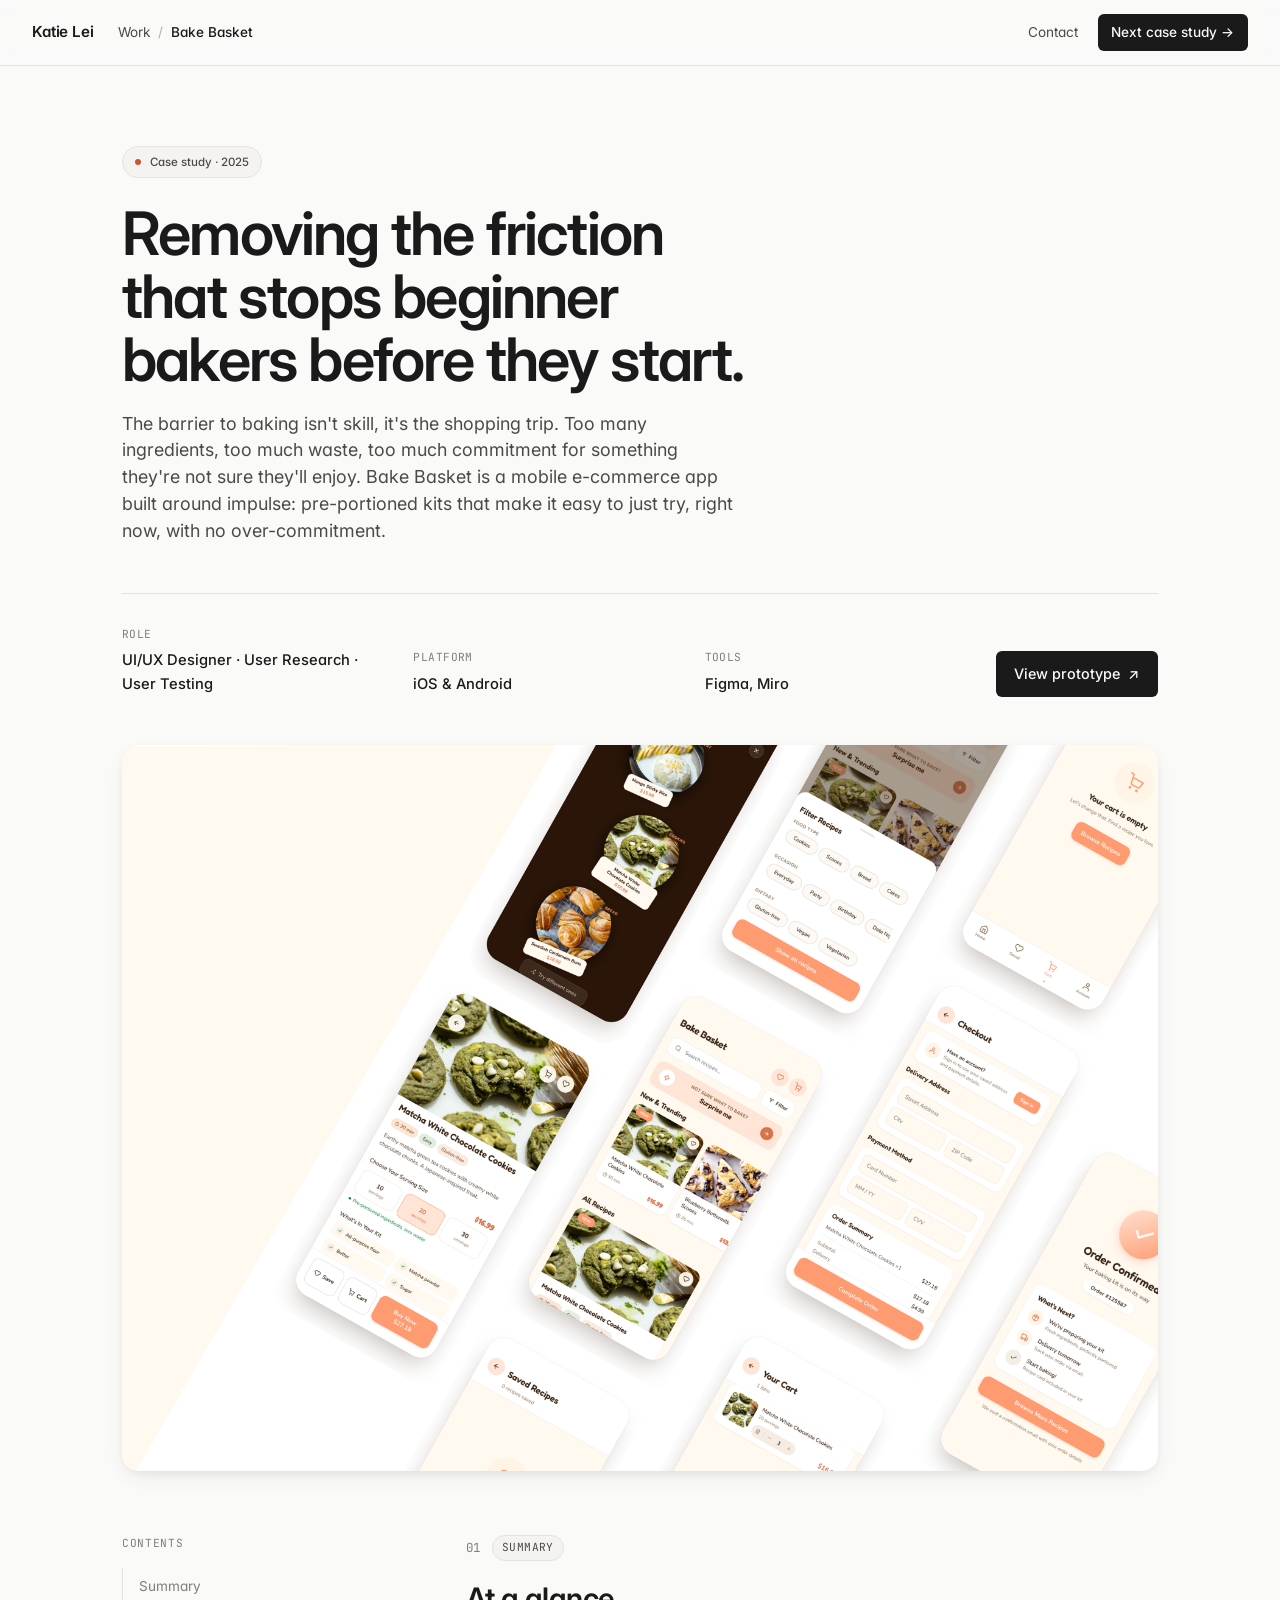
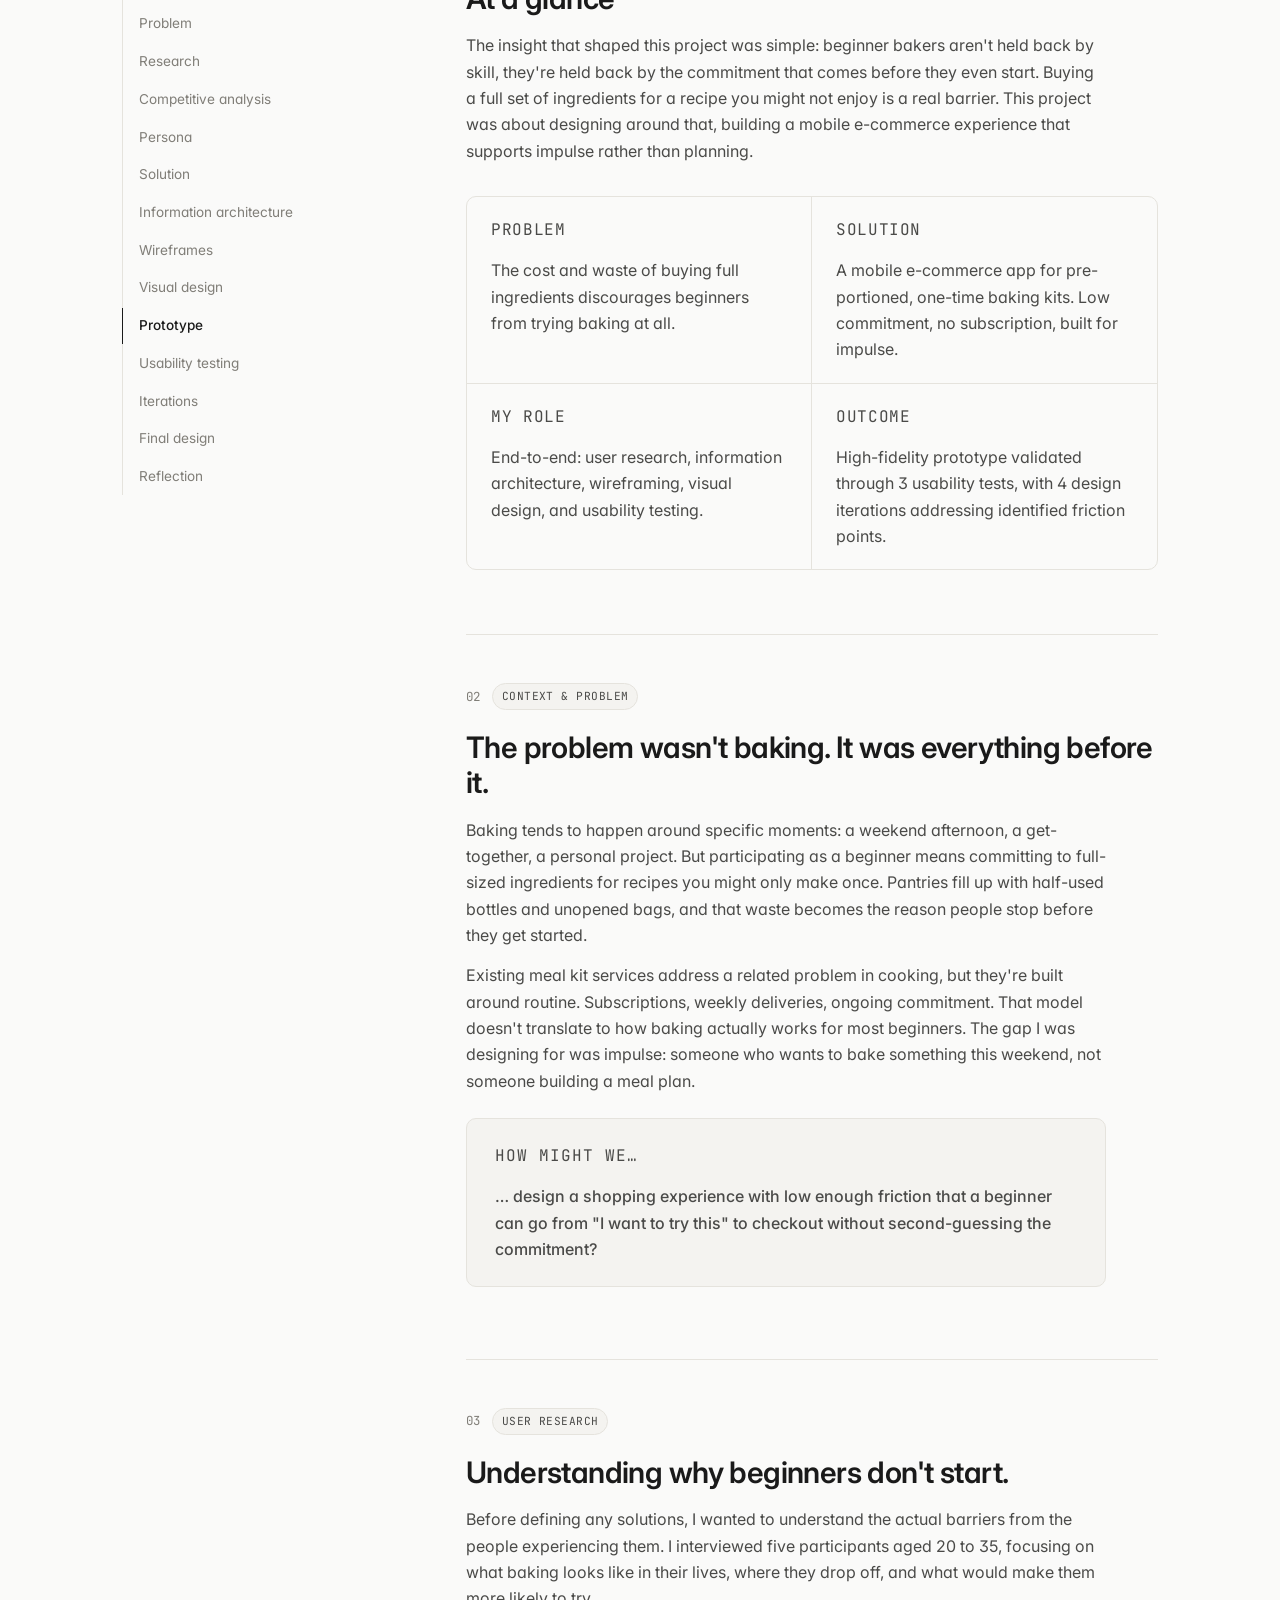
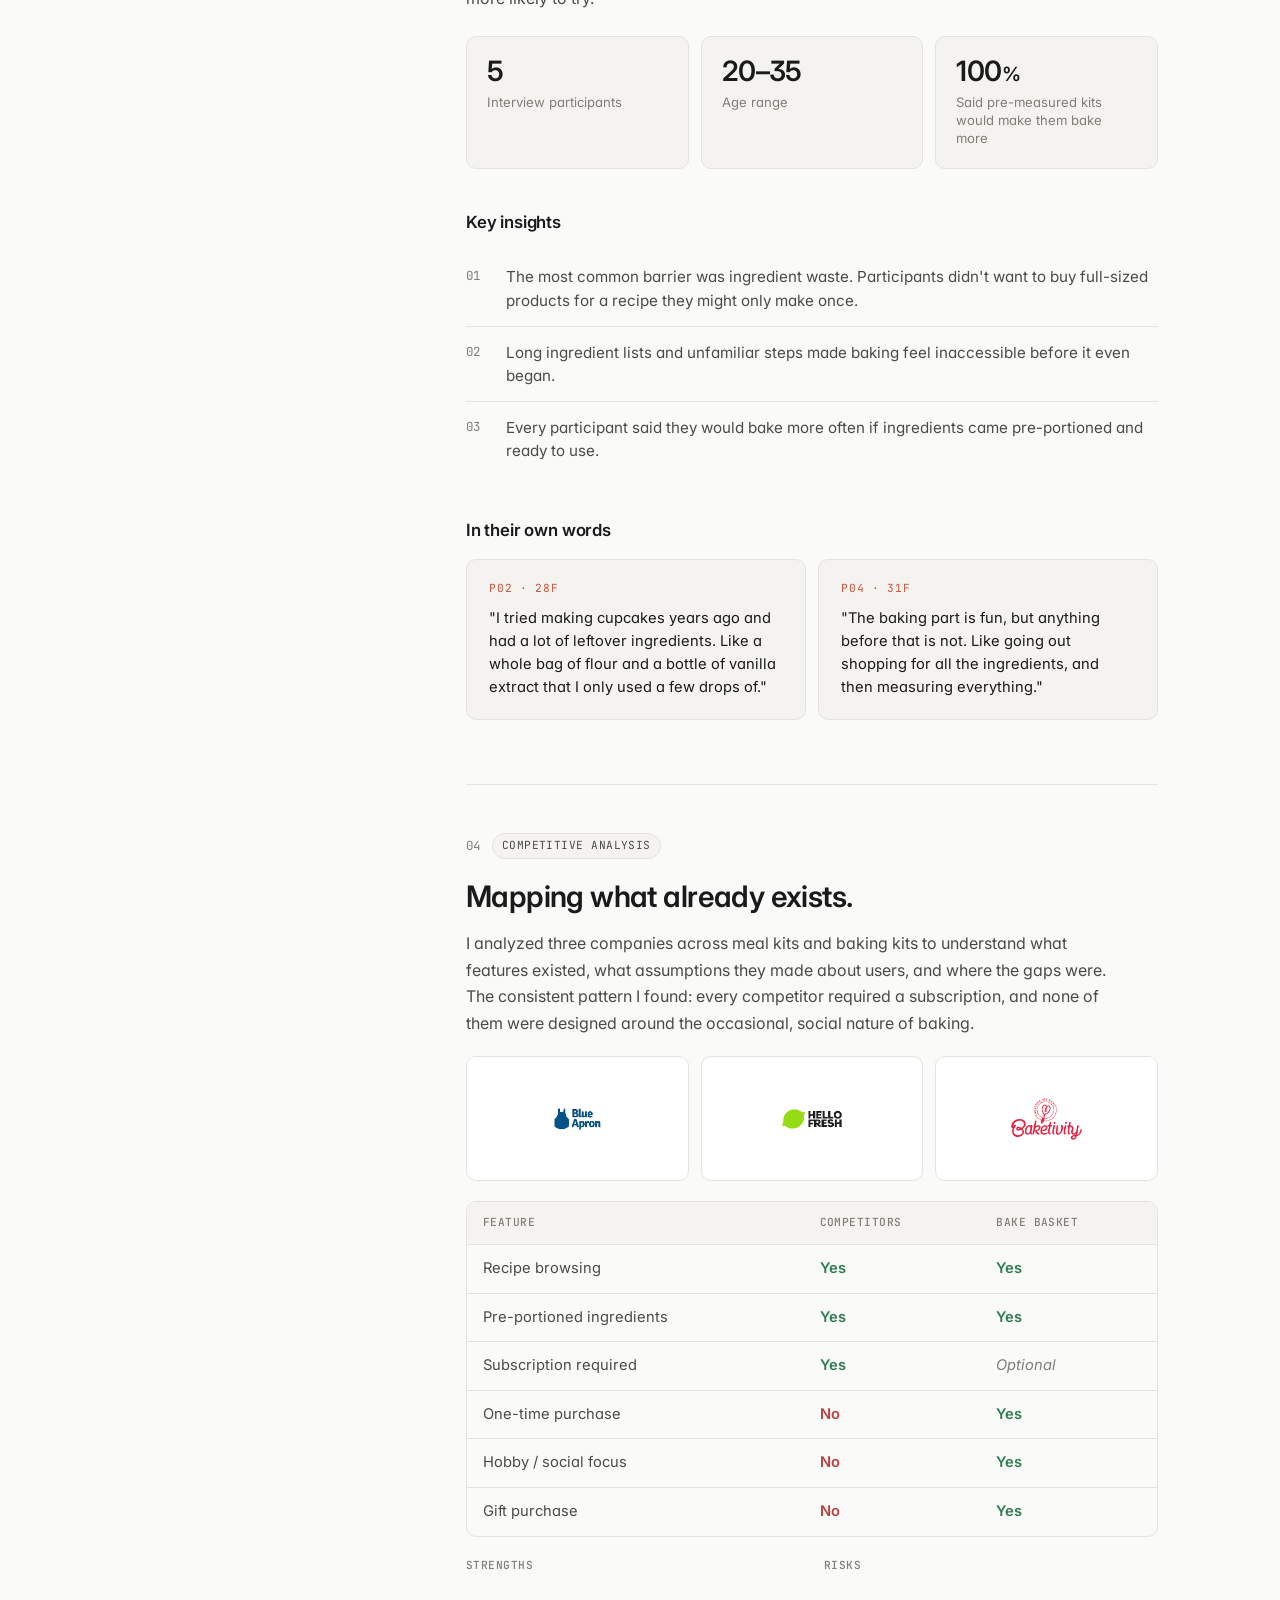
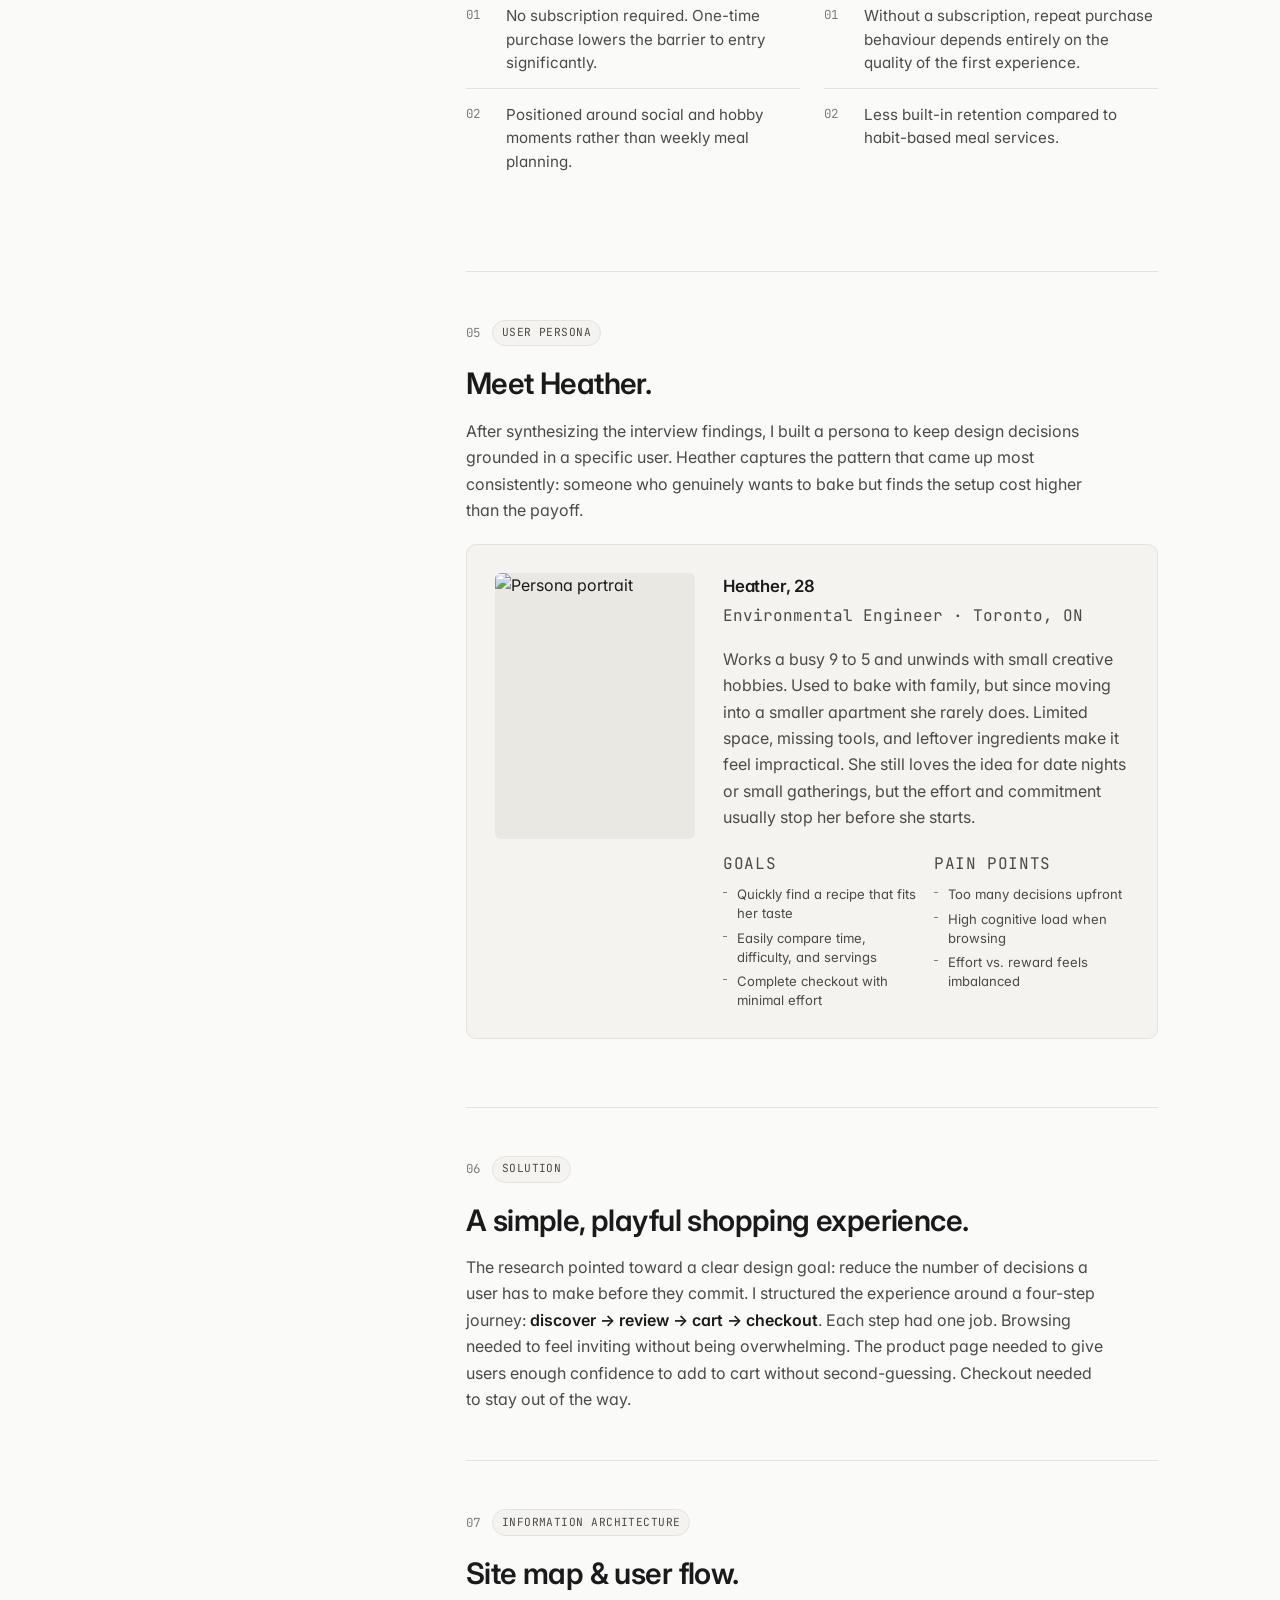
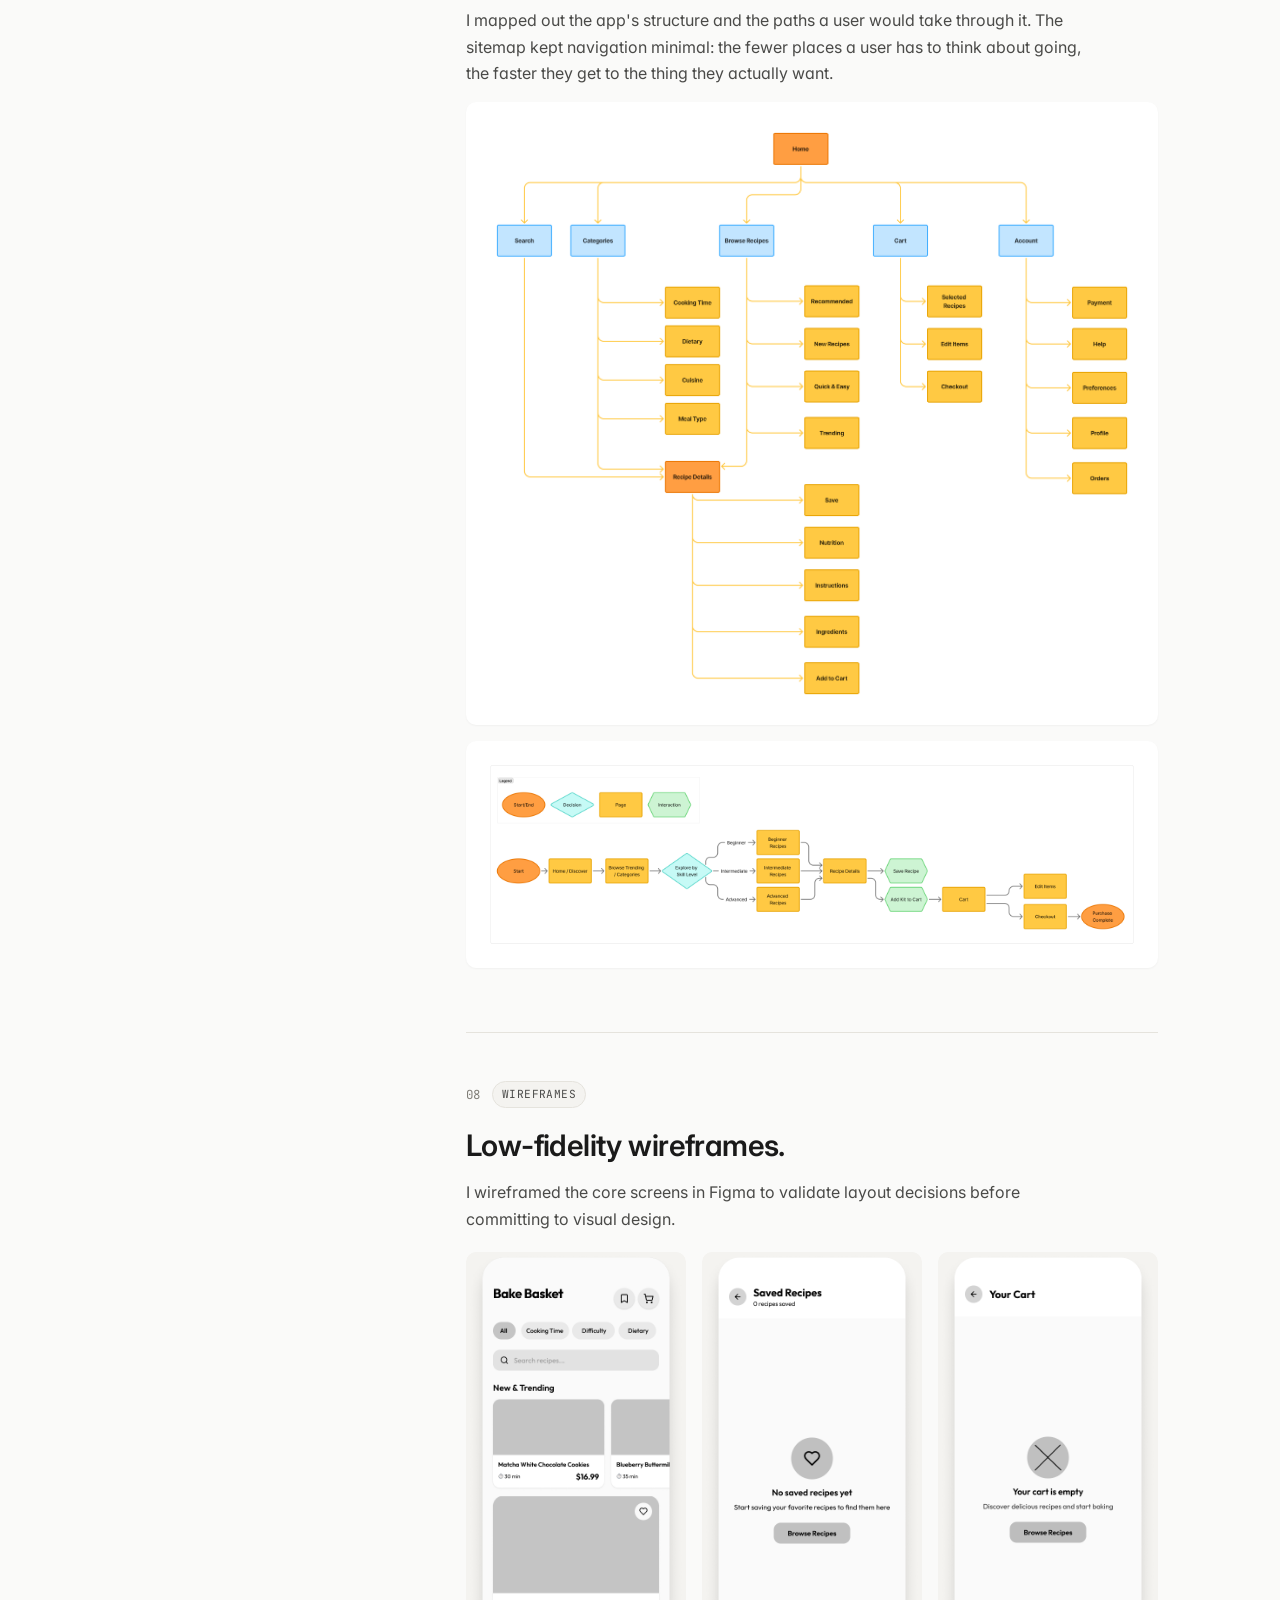
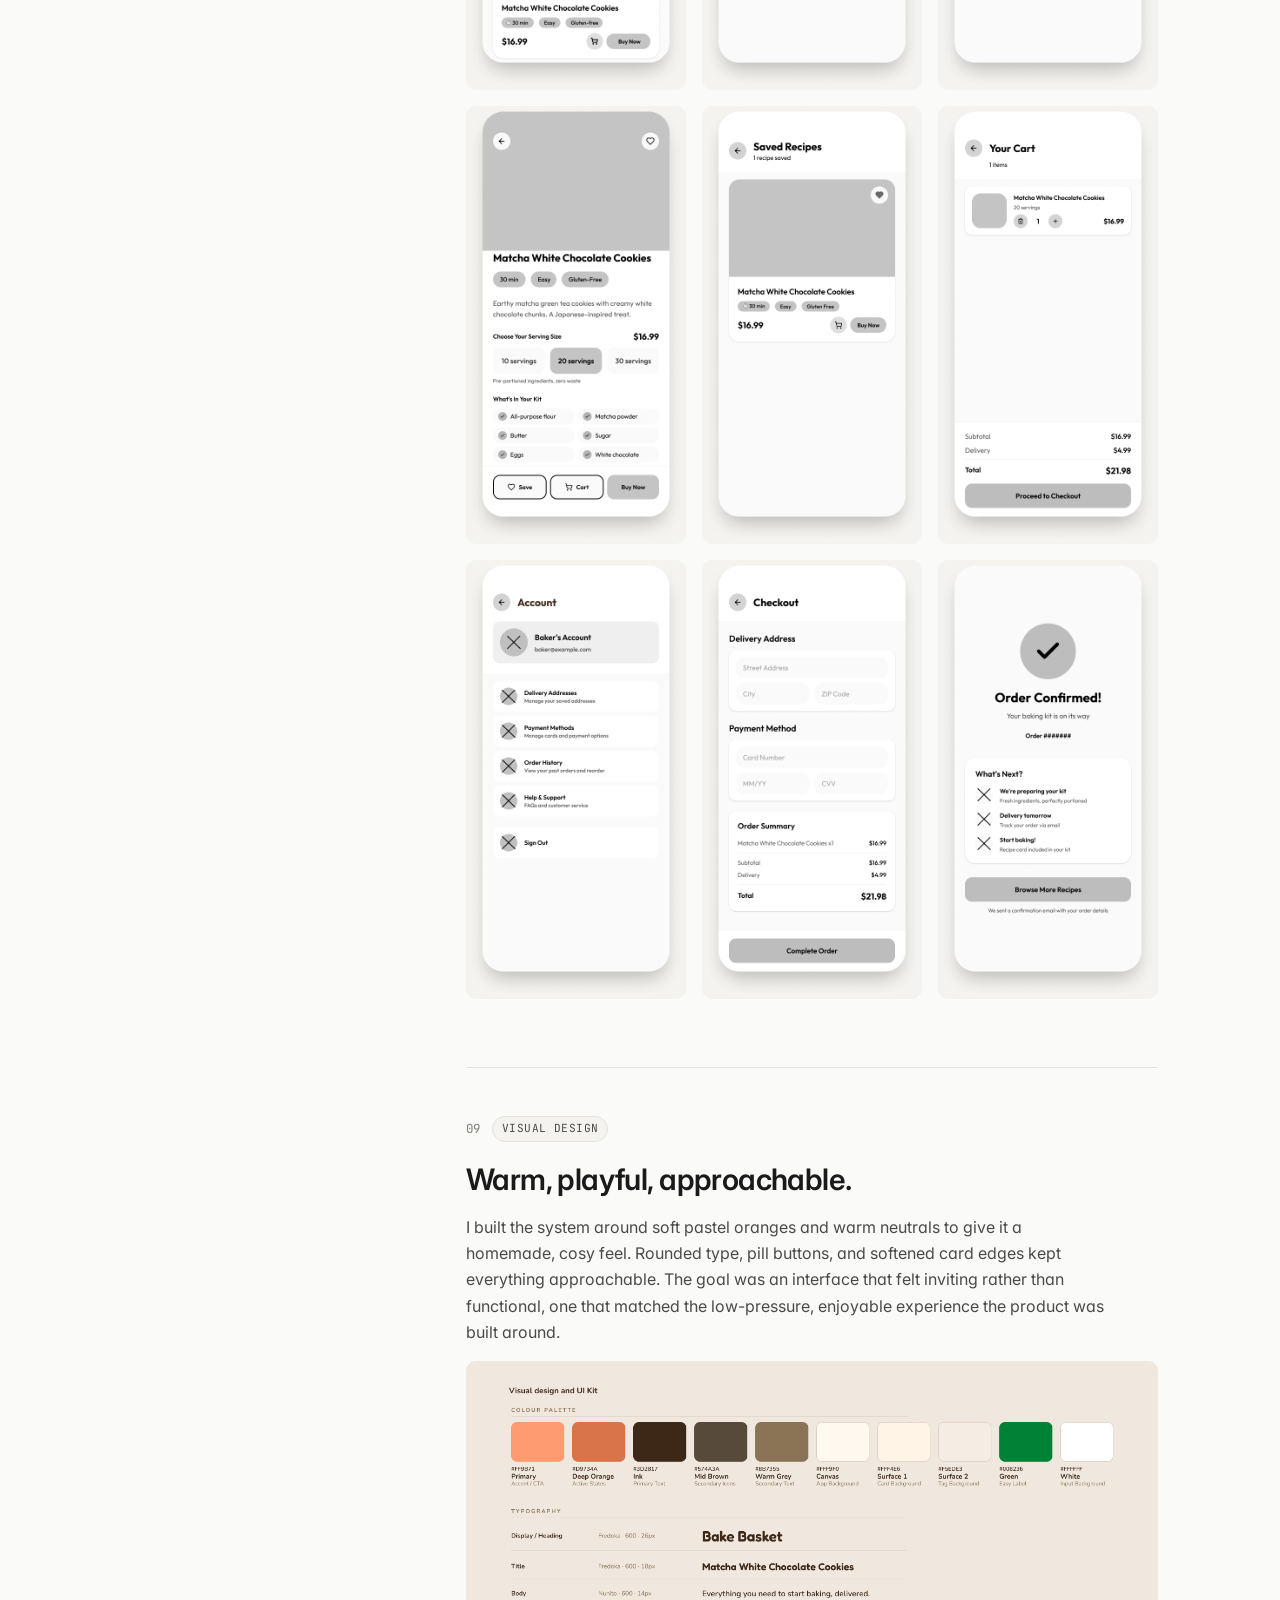
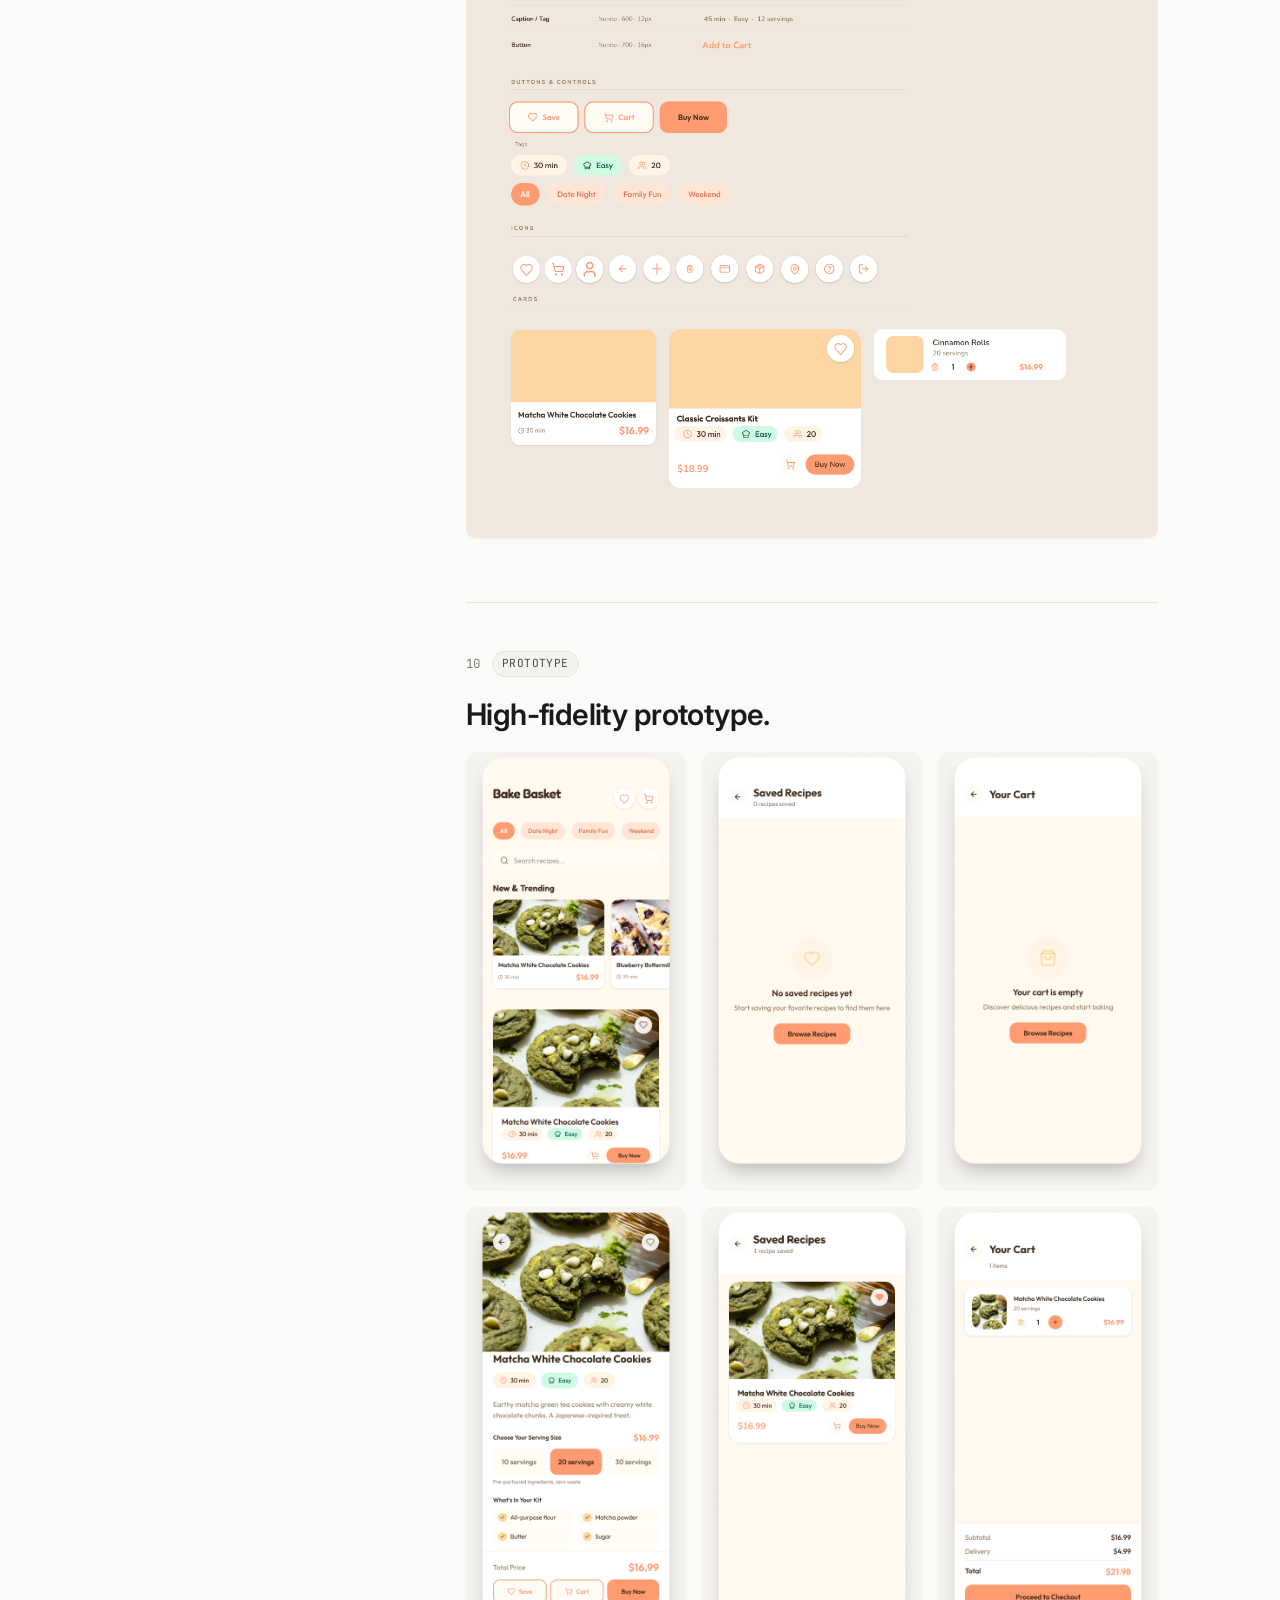
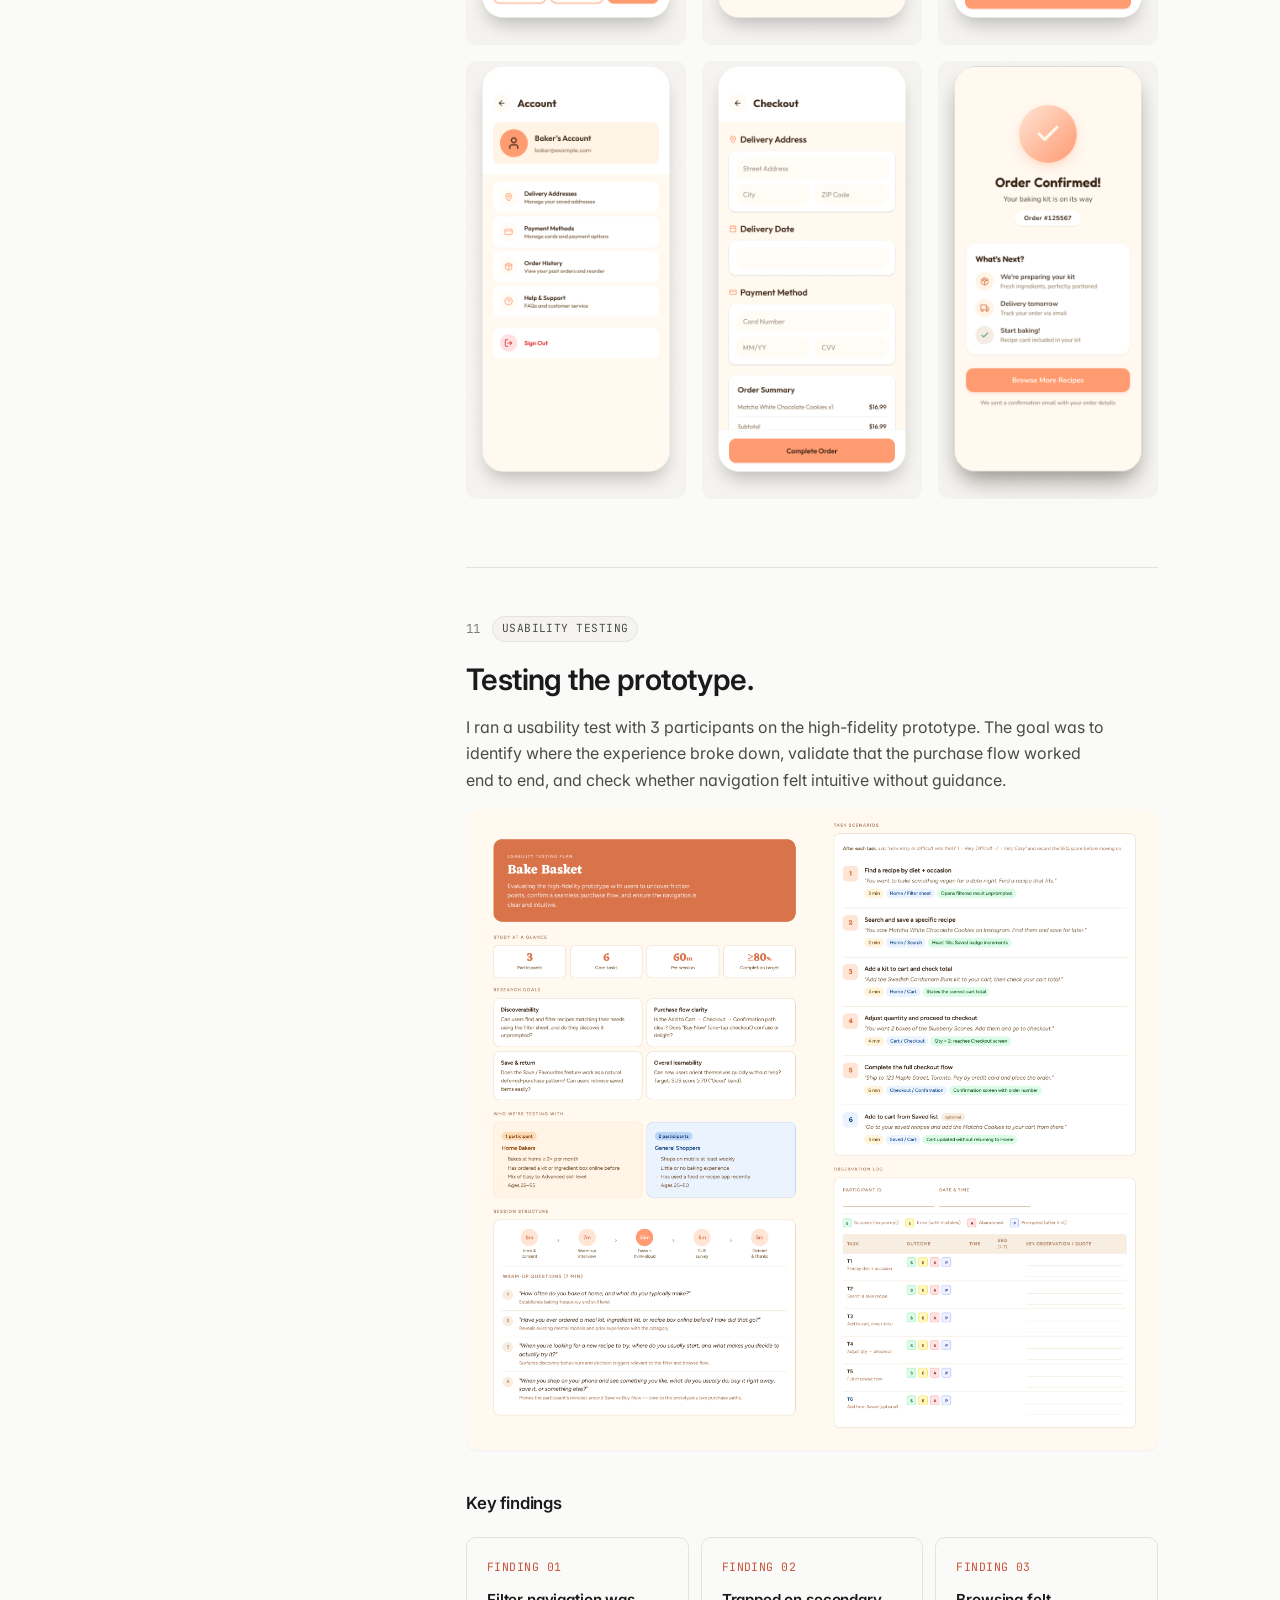
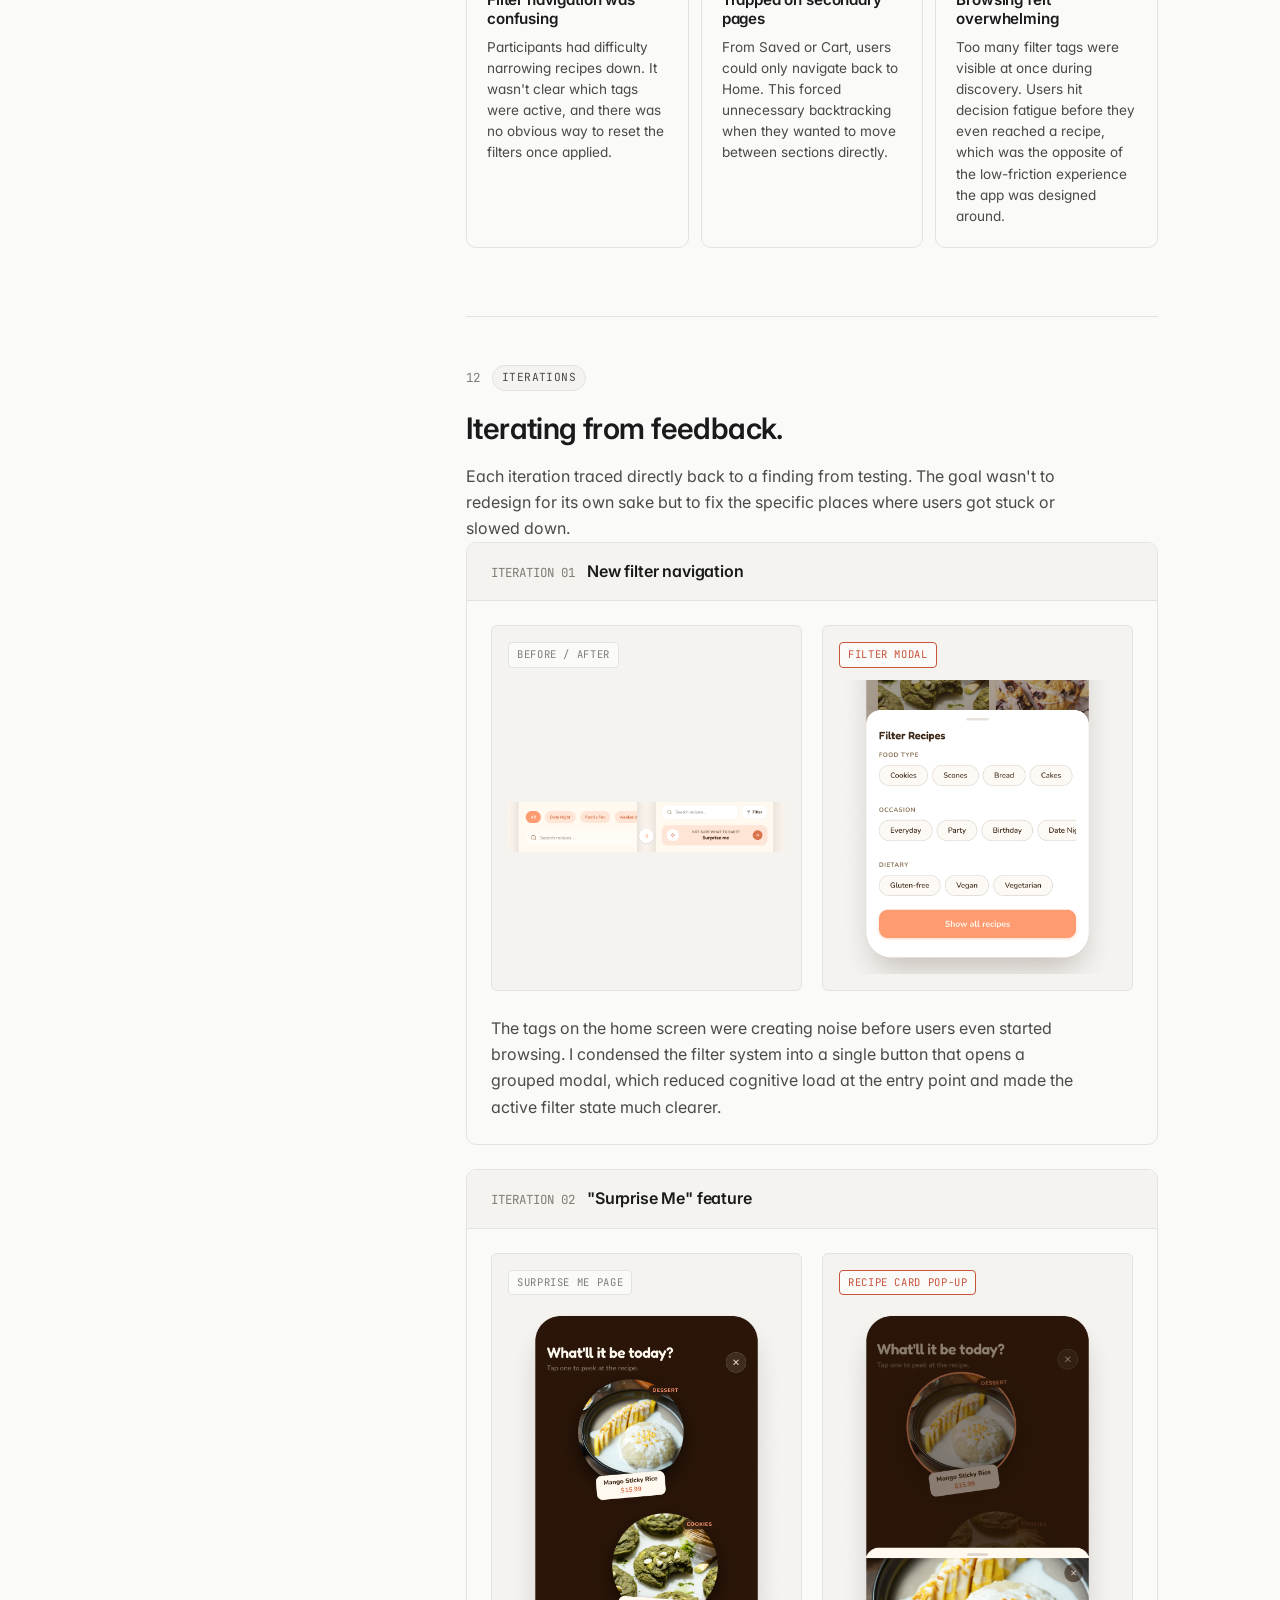
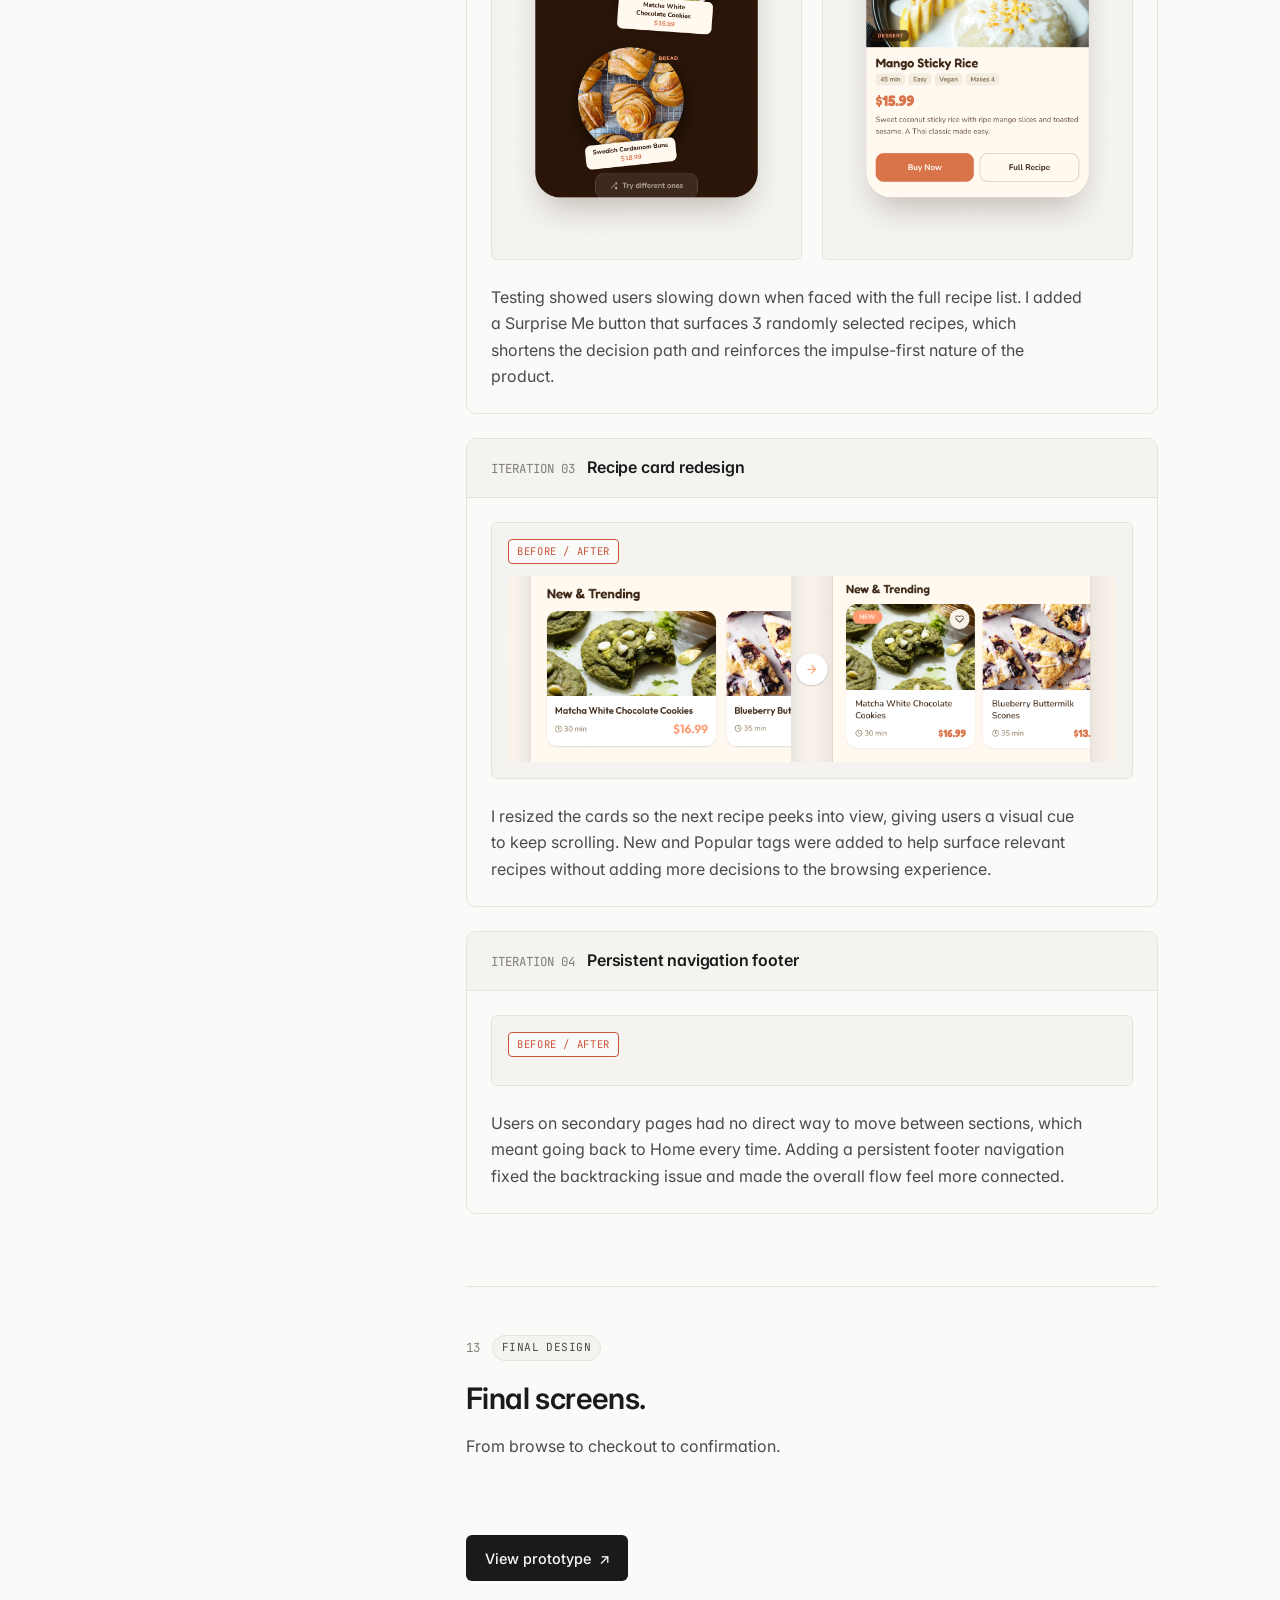
==== commit 7b76693e: "Update portfolio content and copy across all case study pages - Rewrite all case study copy in stron" ====
--- a/bakebasket-case-study.html
+++ b/bakebasket-case-study.html
@@ -161,13 +161,15 @@
 
     .hero-meta {
       display: grid;
-      grid-template-columns: repeat(4, minmax(0,1fr));
+      grid-template-columns: repeat(3, minmax(0,1fr)) auto;
       gap: 1.5rem 2rem;
+      align-items: end;
       padding-top: 2rem;
       border-top: 1px solid var(--rule);
     }
     @media (max-width: 720px) {
       .hero-meta { grid-template-columns: repeat(2, 1fr); }
+      .hero-meta-cta { grid-column: 1 / -1; }
     }
     .hero-meta-item {
       display: flex; flex-direction: column; gap: 0.35rem;
@@ -821,7 +823,7 @@
     </div>
     <div class="topbar-right">
       <a href="index.html#contact" class="topbar-link">Contact</a>
-      <a href="https://www.figma.com/proto/L8KWsWZbsNG2pA5q7rweKc/Bake-Casket-Proto?node-id=1-423&p=f&t=T84t41O7Q0S0YIgl-1&scaling=min-zoom&content-scaling=fixed&page-id=0%3A1&starting-point-node-id=1%3A423" target="_blank" rel="noopener" class="topbar-cta">View prototype ↗</a>
+      <a href="presto-heuristic-evaluation.html" class="topbar-cta">Next case study →</a>
     </div>
   </header>
 
@@ -831,17 +833,13 @@
       <span class="hero-eyebrow-dot"></span>
       Case study · 2025
     </span>
-    <h1 class="hero-title">Helping beginner bakers commit to baking, one kit at a time.</h1>
-    <p class="hero-subtitle">A mobile e-commerce app for curated baking kits — designed to remove the friction of buying full ingredients, so beginners can enjoy baking without the waste or commitment.</p>
+    <h1 class="hero-title">Removing the friction that stops beginner bakers before they start.</h1>
+    <p class="hero-subtitle">The barrier to baking isn't skill, it's the shopping trip. Too many ingredients, too much waste, too much commitment for something they're not sure they'll enjoy. Bake Basket is a mobile e-commerce app built around impulse: pre-portioned kits that make it easy to just try, right now, with no over-commitment.</p>
 
     <div class="hero-meta">
       <div class="hero-meta-item">
         <span class="hero-meta-label">Role</span>
-        <span class="hero-meta-value">Lead UI/UX Designer</span>
-      </div>
-      <div class="hero-meta-item">
-        <span class="hero-meta-label">Timeline</span>
-        <span class="hero-meta-value">8 weeks · 2025</span>
+        <span class="hero-meta-value">UI/UX Designer · User Research · User Testing</span>
       </div>
       <div class="hero-meta-item">
         <span class="hero-meta-label">Platform</span>
@@ -850,6 +848,12 @@
       <div class="hero-meta-item">
         <span class="hero-meta-label">Tools</span>
         <span class="hero-meta-value">Figma, Miro</span>
+      </div>
+      <div class="hero-meta-cta">
+        <a href="https://www.figma.com/proto/L8KWsWZbsNG2pA5q7rweKc/Bake-Casket-Proto?node-id=1-423&p=f&t=T84t41O7Q0S0YIgl-1&scaling=min-zoom&content-scaling=fixed&page-id=0%3A1&starting-point-node-id=1%3A423" target="_blank" rel="noopener noreferrer" class="btn btn-primary">
+          <span>View prototype</span>
+          <span aria-hidden="true">↗</span>
+        </a>
       </div>
     </div>
   </section>
@@ -893,24 +897,24 @@
           <span class="section-pill">Summary</span>
         </div>
         <h2>At a glance</h2>
-        <p>Baking is a hobby that lives in moments — date nights, family afternoons, casual weekends — but buying full-sized ingredients to support those moments feels wasteful and intimidating. Bake Basket sells curated, pre-portioned kits so beginners can bake on impulse, without the leftover commitment.</p>
+        <p>The insight that shaped this project was simple: beginner bakers aren't held back by skill, they're held back by the commitment that comes before they even start. Buying a full set of ingredients for a recipe you might not enjoy is a real barrier. This project was about designing around that, building a mobile e-commerce experience that supports impulse rather than planning.</p>
 
         <div class="summary" style="margin-top: 2rem;">
           <div class="summary-cell">
             <p class="summary-label">Problem</p>
-            <p class="summary-text">Beginners avoid baking because full ingredients feel wasteful and impractical for one-off recipes.</p>
+            <p class="summary-text">The cost and waste of buying full ingredients discourages beginners from trying baking at all.</p>
           </div>
           <div class="summary-cell">
             <p class="summary-label">Solution</p>
-            <p class="summary-text">A mobile-first e-commerce app for one-time, pre-portioned baking kits — no subscription required.</p>
+            <p class="summary-text">A mobile e-commerce app for pre-portioned, one-time baking kits. Low commitment, no subscription, built for impulse.</p>
           </div>
           <div class="summary-cell">
             <p class="summary-label">My role</p>
-            <p class="summary-text">End-to-end ownership: research, IA, wireframes, visual design, prototype, and usability testing.</p>
+            <p class="summary-text">End-to-end: user research, information architecture, wireframing, visual design, and usability testing.</p>
           </div>
           <div class="summary-cell">
             <p class="summary-label">Outcome</p>
-            <p class="summary-text">High-fidelity prototype validated through 3 usability tests, with 4 design iterations addressing key friction points.</p>
+            <p class="summary-text">High-fidelity prototype validated through 3 usability tests, with 4 design iterations addressing identified friction points.</p>
           </div>
         </div>
       </section>
@@ -921,13 +925,13 @@
           <span class="section-num">02</span>
           <span class="section-pill">Context &amp; problem</span>
         </div>
-        <h2>Baking shouldn't require a subscription.</h2>
-        <p>Most baking happens occasionally — for a date night, a family gathering, or a casual afternoon. Yet to participate, beginners need to buy full-sized ingredients for recipes they may only make once. The result: pantries fill up with bottles of vanilla extract and bags of flour that go unused, and people opt out of baking altogether.</p>
-        <p>Existing meal kit services solve a similar problem for cooking, but they assume routine use through subscriptions — a model that doesn't fit the occasional, social nature of baking.</p>
+        <h2>The problem wasn't baking. It was everything before it.</h2>
+        <p>Baking tends to happen around specific moments: a weekend afternoon, a get-together, a personal project. But participating as a beginner means committing to full-sized ingredients for recipes you might only make once. Pantries fill up with half-used bottles and unopened bags, and that waste becomes the reason people stop before they get started.</p>
+        <p>Existing meal kit services address a related problem in cooking, but they're built around routine. Subscriptions, weekly deliveries, ongoing commitment. That model doesn't translate to how baking actually works for most beginners. The gap I was designing for was impulse: someone who wants to bake something this weekend, not someone building a meal plan.</p>
 
         <div class="hmw">
           <p class="hmw-label">How might we…</p>
-          <p class="hmw-text">… create a low-effort, low-commitment shopping experience that helps users quickly find and confidently purchase recipe kits without feeling overwhelmed?</p>
+          <p class="hmw-text">… design a shopping experience with low enough friction that a beginner can go from "I want to try this" to checkout without second-guessing the commitment?</p>
         </div>
       </section>
 
@@ -937,8 +941,8 @@
           <span class="section-num">03</span>
           <span class="section-pill">User research</span>
         </div>
-        <h2>Listening to real bakers.</h2>
-        <p>I conducted semi-structured interviews with five participants aged 20–35 to understand baking motivations, barriers, and behaviors.</p>
+        <h2>Understanding why beginners don't start.</h2>
+        <p>Before defining any solutions, I wanted to understand the actual barriers from the people experiencing them. I interviewed five participants aged 20 to 35, focusing on what baking looks like in their lives, where they drop off, and what would make them more likely to try.</p>
 
         <div class="stats">
           <div class="stat">
@@ -957,20 +961,20 @@
 
         <h3>Key insights</h3>
         <ul class="takeaways">
-          <li>Most participants avoided baking because they didn't want to buy full-sized ingredients they might not reuse.</li>
-          <li>Many felt intimidated by long ingredient lists, unclear steps, and unfamiliar tools.</li>
-          <li>All participants said they'd be more likely to bake if all ingredients were provided and pre-measured.</li>
+          <li>The most common barrier was ingredient waste. Participants didn't want to buy full-sized products for a recipe they might only make once.</li>
+          <li>Long ingredient lists and unfamiliar steps made baking feel inaccessible before it even began.</li>
+          <li>Every participant said they would bake more often if ingredients came pre-portioned and ready to use.</li>
         </ul>
 
         <h3>In their own words</h3>
         <div class="quotes">
           <div class="quote">
             <span class="quote-mark">P02 · 28F</span>
-            "I tried making cupcakes years ago and had a lot of leftover ingredients — like a whole bag of flour and a bottle of vanilla extract that I only used a few drops of."
+            "I tried making cupcakes years ago and had a lot of leftover ingredients. Like a whole bag of flour and a bottle of vanilla extract that I only used a few drops of."
           </div>
           <div class="quote">
             <span class="quote-mark">P04 · 31F</span>
-            "The baking part is fun, but anything before that is not — like going out shopping for all the ingredients, and then measuring everything."
+            "The baking part is fun, but anything before that is not. Like going out shopping for all the ingredients, and then measuring everything."
           </div>
         </div>
       </section>
@@ -981,8 +985,8 @@
           <span class="section-num">04</span>
           <span class="section-pill">Competitive analysis</span>
         </div>
-        <h2>Finding the gap in the market.</h2>
-        <p>I analyzed three meal and baking kit companies to identify market gaps and opportunities for differentiation.</p>
+        <h2>Mapping what already exists.</h2>
+        <p>I analyzed three companies across meal kits and baking kits to understand what features existed, what assumptions they made about users, and where the gaps were. The consistent pattern I found: every competitor required a subscription, and none of them were designed around the occasional, social nature of baking.</p>
 
         <div class="competitors">
           <div class="competitor"><img src="images/competitors/blue-apron.png" alt="Blue Apron" /></div>
@@ -1010,15 +1014,15 @@
           <div class="twocol-block">
             <h4>Strengths</h4>
             <ul class="takeaways">
-              <li>Low commitment: no subscription, easy one-time use.</li>
-              <li>Designed for hobby and social moments — dates, family, casual fun.</li>
+              <li>No subscription required. One-time purchase lowers the barrier to entry significantly.</li>
+              <li>Positioned around social and hobby moments rather than weekly meal planning.</li>
             </ul>
           </div>
           <div class="twocol-block">
             <h4>Risks</h4>
             <ul class="takeaways">
-              <li>Lower retention without a subscription model.</li>
-              <li>Less habit-based usage than routine meal services.</li>
+              <li>Without a subscription, repeat purchase behaviour depends entirely on the quality of the first experience.</li>
+              <li>Less built-in retention compared to habit-based meal services.</li>
             </ul>
           </div>
         </div>
@@ -1031,7 +1035,7 @@
           <span class="section-pill">User persona</span>
         </div>
         <h2>Meet Heather.</h2>
-        <p>Synthesized from interviews, Heather represents the primary user — someone who enjoys the idea of baking but finds the logistics too high-effort for the occasional payoff.</p>
+        <p>After synthesizing the interview findings, I built a persona to keep design decisions grounded in a specific user. Heather captures the pattern that came up most consistently: someone who genuinely wants to bake but finds the setup cost higher than the payoff.</p>
 
         <div class="persona">
           <div>
@@ -1040,7 +1044,7 @@
           <div>
             <h3 class="persona-name" style="margin: 0 0 0.25rem;">Heather, 28</h3>
             <p class="persona-role">Environmental Engineer · Toronto, ON</p>
-            <p class="persona-bio">Works a busy 9–5, unwinds with small creative hobbies. Used to bake with family, but since moving into a small apartment rarely does — limited space, missing tools, and leftover ingredients make it feel impractical. Still loves the idea for date nights or small gatherings, but the effort and commitment usually stop her.</p>
+            <p class="persona-bio">Works a busy 9 to 5 and unwinds with small creative hobbies. Used to bake with family, but since moving into a smaller apartment she rarely does. Limited space, missing tools, and leftover ingredients make it feel impractical. She still loves the idea for date nights or small gatherings, but the effort and commitment usually stop her before she starts.</p>
             <div class="persona-grid">
               <div>
                 <p class="persona-list-label">Goals</p>
@@ -1070,7 +1074,7 @@
           <span class="section-pill">Solution</span>
         </div>
         <h2>A simple, playful shopping experience.</h2>
-        <p>Design a streamlined journey — <strong>discover → review → cart → checkout</strong> — where every step removes friction rather than adding to it. Browsing should feel exciting, not overwhelming. Decisions should be easy to make, easy to revise.</p>
+        <p>The research pointed toward a clear design goal: reduce the number of decisions a user has to make before they commit. I structured the experience around a four-step journey: <strong>discover → review → cart → checkout</strong>. Each step had one job. Browsing needed to feel inviting without being overwhelming. The product page needed to give users enough confidence to add to cart without second-guessing. Checkout needed to stay out of the way.</p>
       </section>
 
       <!-- IA -->
@@ -1080,7 +1084,7 @@
           <span class="section-pill">Information architecture</span>
         </div>
         <h2>Site map &amp; user flow.</h2>
-        <p>The sitemap visualizes the app's structure — minimal navigation, streamlined checkout. The user flow maps how users move through the app, supporting both exploratory browsing and impulse-based purchasing.</p>
+        <p>I mapped out the app's structure and the paths a user would take through it. The sitemap kept navigation minimal: the fewer places a user has to think about going, the faster they get to the thing they actually want.</p>
         <img class="img-full" src="images/sitemap.png" alt="Bake Basket site map" />
         <img class="img-full" src="images/userflow.png" alt="Bake Basket user flow" />
       </section>
@@ -1092,7 +1096,7 @@
           <span class="section-pill">Wireframes</span>
         </div>
         <h2>Low-fidelity wireframes.</h2>
-        <p>I sketched out the core screens to validate layout decisions before committing to visual design.</p>
+        <p>I wireframed the core screens in Figma to validate layout decisions before committing to visual design.</p>
         <div class="img-grid">
           <img src="images/Home%20Page.png" alt="Home Page" loading="lazy" />
           <img src="images/Saved%20Recipes%20(Empty).png" alt="Saved Recipes (Empty)" loading="lazy" />
@@ -1113,7 +1117,7 @@
           <span class="section-pill">Visual design</span>
         </div>
         <h2>Warm, playful, approachable.</h2>
-        <p>The visual direction leans into a homemade, cosy feeling — soft pastel oranges and gentle neutrals, rounded type, pill buttons, and softened card edges create an interface that feels friendly rather than clinical.</p>
+        <p>I built the system around soft pastel oranges and warm neutrals to give it a homemade, cosy feel. Rounded type, pill buttons, and softened card edges kept everything approachable. The goal was an interface that felt inviting rather than functional, one that matched the low-pressure, enjoyable experience the product was built around.</p>
         <img class="img-full" src="images/ui%20kit.png" alt="UI kit and visual system" loading="lazy" />
       </section>
 
@@ -1144,7 +1148,7 @@
           <span class="section-pill">Usability testing</span>
         </div>
         <h2>Testing the prototype.</h2>
-        <p>I ran an unmoderated usability test with 3 participants on the high-fidelity prototype to surface friction points, validate the purchase flow, and verify navigation clarity.</p>
+        <p>I ran a usability test with 3 participants on the high-fidelity prototype. The goal was to identify where the experience broke down, validate that the purchase flow worked end to end, and check whether navigation felt intuitive without guidance.</p>
         <img class="img-full" src="images/usability%20test1.png" alt="Usability testing results" loading="lazy" />
 
         <h3>Key findings</h3>
@@ -1152,17 +1156,17 @@
           <div class="finding">
             <div class="finding-num">FINDING 01</div>
             <h4>Filter navigation was confusing</h4>
-            <p>Participants struggled to narrow recipes — unclear which tags were active, no obvious way to reset.</p>
+            <p>Participants had difficulty narrowing recipes down. It wasn't clear which tags were active, and there was no obvious way to reset the filters once applied.</p>
           </div>
           <div class="finding">
             <div class="finding-num">FINDING 02</div>
             <h4>Trapped on secondary pages</h4>
-            <p>From Saved or Cart, users could only return to Home — forcing unnecessary backtracking between sections.</p>
+            <p>From Saved or Cart, users could only navigate back to Home. This forced unnecessary backtracking when they wanted to move between sections directly.</p>
           </div>
           <div class="finding">
             <div class="finding-num">FINDING 03</div>
             <h4>Browsing felt overwhelming</h4>
-            <p>Too many filter tags exposed at once during discovery led to decision fatigue before users even reached a recipe.</p>
+            <p>Too many filter tags were visible at once during discovery. Users hit decision fatigue before they even reached a recipe, which was the opposite of the low-friction experience the app was designed around.</p>
           </div>
         </div>
       </section>
@@ -1174,7 +1178,7 @@
           <span class="section-pill">Iterations</span>
         </div>
         <h2>Iterating from feedback.</h2>
-        <p>Each iteration addressed a specific friction point uncovered during testing — making the experience clearer, more intuitive, and better matched to how users actually navigate.</p>
+        <p>Each iteration traced directly back to a finding from testing. The goal wasn't to redesign for its own sake but to fix the specific places where users got stuck or slowed down.</p>
 
         <div class="iter">
           <div class="iter-head">
@@ -1184,14 +1188,14 @@
           <div class="iter-body">
             <div class="iter-img-wrap">
               <span class="iter-img-label">Before / After</span>
-              <img src="images/iteration/Iteration%201.png" alt="Filter — before and after" loading="lazy" />
+              <img src="images/iteration/Iteration%201.png" alt="Filter before and after" loading="lazy" />
             </div>
             <div class="iter-img-wrap">
               <span class="iter-img-label iter-img-label--after">Filter modal</span>
               <img src="images/iteration/Iteration%201a.png" alt="Filter modal" loading="lazy" />
             </div>
           </div>
-          <p class="iter-caption">Tags cluttered the home page on first glance and made the filter system harder to understand. I condensed them into a single Filter button with grouped categories — reducing visual noise so users aren't overwhelmed before they've even started browsing.</p>
+          <p class="iter-caption">The tags on the home screen were creating noise before users even started browsing. I condensed the filter system into a single button that opens a grouped modal, which reduced cognitive load at the entry point and made the active filter state much clearer.</p>
         </div>
 
         <div class="iter">
@@ -1201,15 +1205,15 @@
           </div>
           <div class="iter-body">
             <div class="iter-img-wrap">
-              <span class="iter-img-label">Empty state</span>
-              <img src="images/iteration/Iteration%201b.png" alt="Surprise Me — empty state" loading="lazy" />
+              <span class="iter-img-label">Surprise Me Page</span>
+              <img src="images/iteration/Iteration%201b.png" alt="Surprise Me empty state" loading="lazy" />
             </div>
             <div class="iter-img-wrap">
-              <span class="iter-img-label iter-img-label--after">Active state</span>
-              <img src="images/iteration/Iteration%201c.png" alt="Surprise Me — active state" loading="lazy" />
+              <span class="iter-img-label iter-img-label--after">Recipe Card Pop-up</span>
+              <img src="images/iteration/Iteration%201c.png" alt="Surprise Me active state" loading="lazy" />
             </div>
           </div>
-          <p class="iter-caption">Since the app supports impulse buying, I added a Surprise Me feature that presents 3 randomly selected recipes instead of the full list. Narrowing the view helps users decide faster and adds a playful element to the discovery experience.</p>
+          <p class="iter-caption">Testing showed users slowing down when faced with the full recipe list. I added a Surprise Me button that surfaces 3 randomly selected recipes, which shortens the decision path and reinforces the impulse-first nature of the product.</p>
         </div>
 
         <div class="iter">
@@ -1219,11 +1223,11 @@
           </div>
           <div class="iter-body iter-body--single">
             <div class="iter-img-wrap">
-              <span class="iter-img-label iter-img-label--after">After</span>
+              <span class="iter-img-label iter-img-label--after">Before / After</span>
               <img src="images/iteration/Iteration%202.png" alt="Recipe card redesign" loading="lazy" />
             </div>
           </div>
-          <p class="iter-caption">Resized cards so the next recipe peeks into view, encouraging continued scrolling. Added "New" and "Popular" tags to surface noteworthy recipes without overwhelming the layout.</p>
+          <p class="iter-caption">I resized the cards so the next recipe peeks into view, giving users a visual cue to keep scrolling. New and Popular tags were added to help surface relevant recipes without adding more decisions to the browsing experience.</p>
         </div>
 
         <div class="iter">
@@ -1233,11 +1237,11 @@
           </div>
           <div class="iter-body iter-body--single">
             <div class="iter-img-wrap">
-              <span class="iter-img-label iter-img-label--after">After</span>
+              <span class="iter-img-label iter-img-label--after">Before / After</span>
               <img src="images/iteration/Iteration%203.png" alt="Persistent navigation footer" loading="lazy" />
             </div>
           </div>
-          <p class="iter-caption">Added a persistent navigation footer to secondary pages so users can jump between Home, Saved, Cart, and Account directly — eliminating backtracking and keeping the browsing flow effortless.</p>
+          <p class="iter-caption">Users on secondary pages had no direct way to move between sections, which meant going back to Home every time. Adding a persistent footer navigation fixed the backtracking issue and made the overall flow feel more connected.</p>
         </div>
       </section>
 
@@ -1248,7 +1252,7 @@
           <span class="section-pill">Final design</span>
         </div>
         <h2>Final screens.</h2>
-        <p>The shipped flow — from browse to checkout to confirmation.</p>
+        <p>From browse to checkout to confirmation.</p>
         <div class="img-grid">
           <img src="images/final%20design/Home.png" alt="Home" loading="lazy" />
           <img src="images/final%20design/Filter.png" alt="Filter" loading="lazy" />
@@ -1266,9 +1270,6 @@
             <span>View prototype</span>
             <span aria-hidden="true">↗</span>
           </a>
-          <a href="index.html#work" class="btn btn-secondary">
-            <span>Back to work</span>
-          </a>
         </div>
       </section>
 
@@ -1279,9 +1280,9 @@
           <span class="section-pill">Reflection</span>
         </div>
         <h2>What I learned.</h2>
-        <p><strong>Constrain to clarify.</strong> The biggest unlock came from removing options — collapsing the filter tags and offering "Surprise Me" both reduced choices on the surface, but made the experience feel more inviting, not less capable.</p>
-        <p><strong>Test what matters most.</strong> The checkout flow worked smoothly out of the gate, but discovery — the part I'd considered "secondary" — turned out to be where users got stuck. Testing surfaced that early enough to course-correct.</p>
-        <p><strong>If I had more time…</strong> I'd validate the iterations with a follow-up round of usability testing, and explore a lightweight onboarding moment to set expectations before users land on Home for the first time.</p>
+        <p><strong>Less choice, more confidence.</strong> Reducing the number of options on screen made the app feel easier to use, not more limited. Collapsing the filter tags and adding a "Surprise Me" path both came from the same insight: when users feel overwhelmed before they've even started, they leave. Removing friction at the entry point was the most impactful design decision on this project.</p>
+        <p><strong>Test the parts you assume work.</strong> I spent the most design time on checkout, assuming it would be the hardest part to get right. Testing showed the opposite: checkout was fine, but the browse and discovery experience was where users got stuck.</p>
+        <p><strong>If I had more time.</strong> I would run a second round of usability testing on the iterated designs to validate that the changes actually solved the problems they were meant to. I would also explore an onboarding flow to set the right expectations before users hit the home screen for the first time.</p>
       </section>
 
     </article>
@@ -1293,19 +1294,17 @@
       <svg width="14" height="14" viewBox="0 0 24 24" fill="none" stroke="currentColor" stroke-width="2" stroke-linecap="round"><path d="M19 12H5M12 19l-7-7 7-7"/></svg>
       All work
     </a>
-    <a href="game-revamp-case-study.html" class="bottom-nav-link">
-      Next case study: Electronic Arts
+    <a href="presto-heuristic-evaluation.html" class="bottom-nav-link">
+      Next case study: Presto
       <svg width="14" height="14" viewBox="0 0 24 24" fill="none" stroke="currentColor" stroke-width="2" stroke-linecap="round"><path d="M5 12h14M12 5l7 7-7 7"/></svg>
     </a>
   </nav>
 
   <!-- Footer -->
   <footer class="footer">
-    <p>© 2026 Katie Lei · Toronto, ON</p>
+    <p>© 2026 Katie Lei</p>
     <div class="footer-links">
       <a href="mailto:katie.sinlei@gmail.com">Email</a>
-      <a href="#" target="_blank" rel="noopener">LinkedIn</a>
-      <a href="#" target="_blank" rel="noopener">Dribbble</a>
     </div>
   </footer>
 
